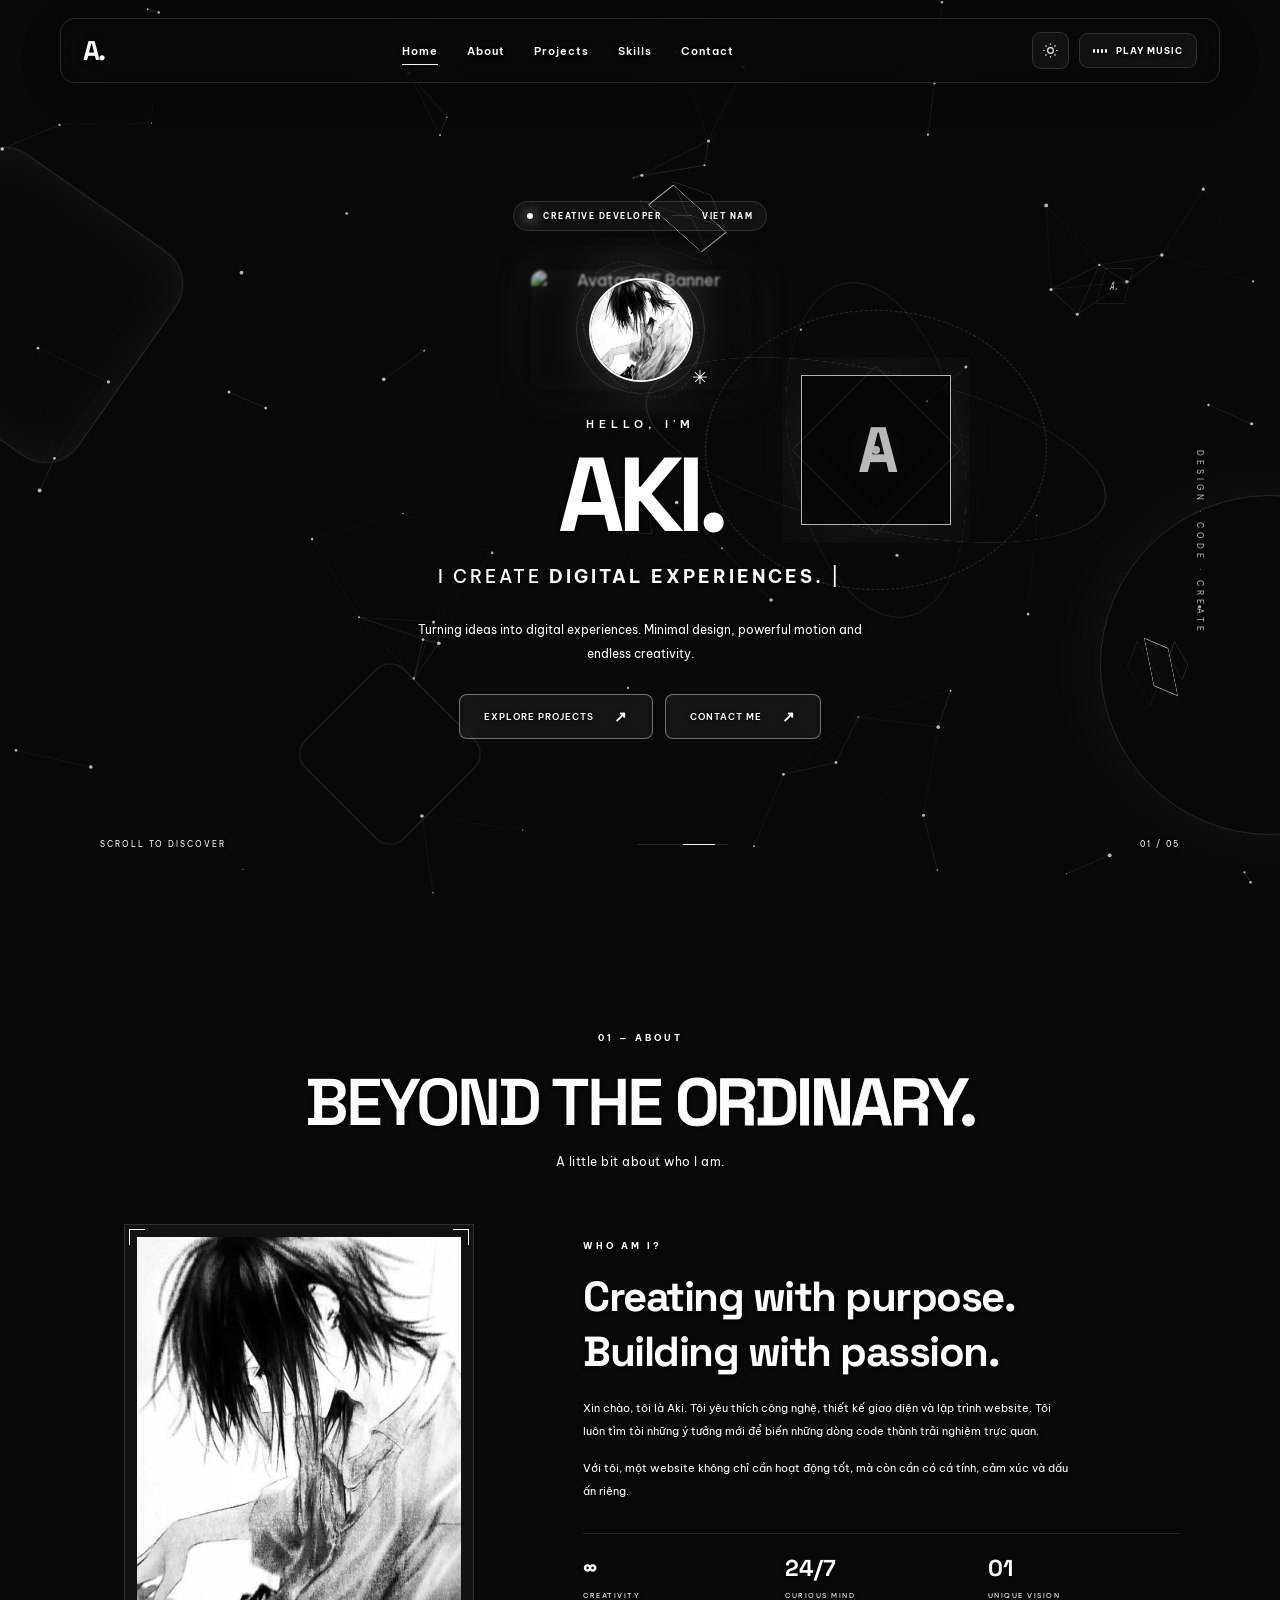
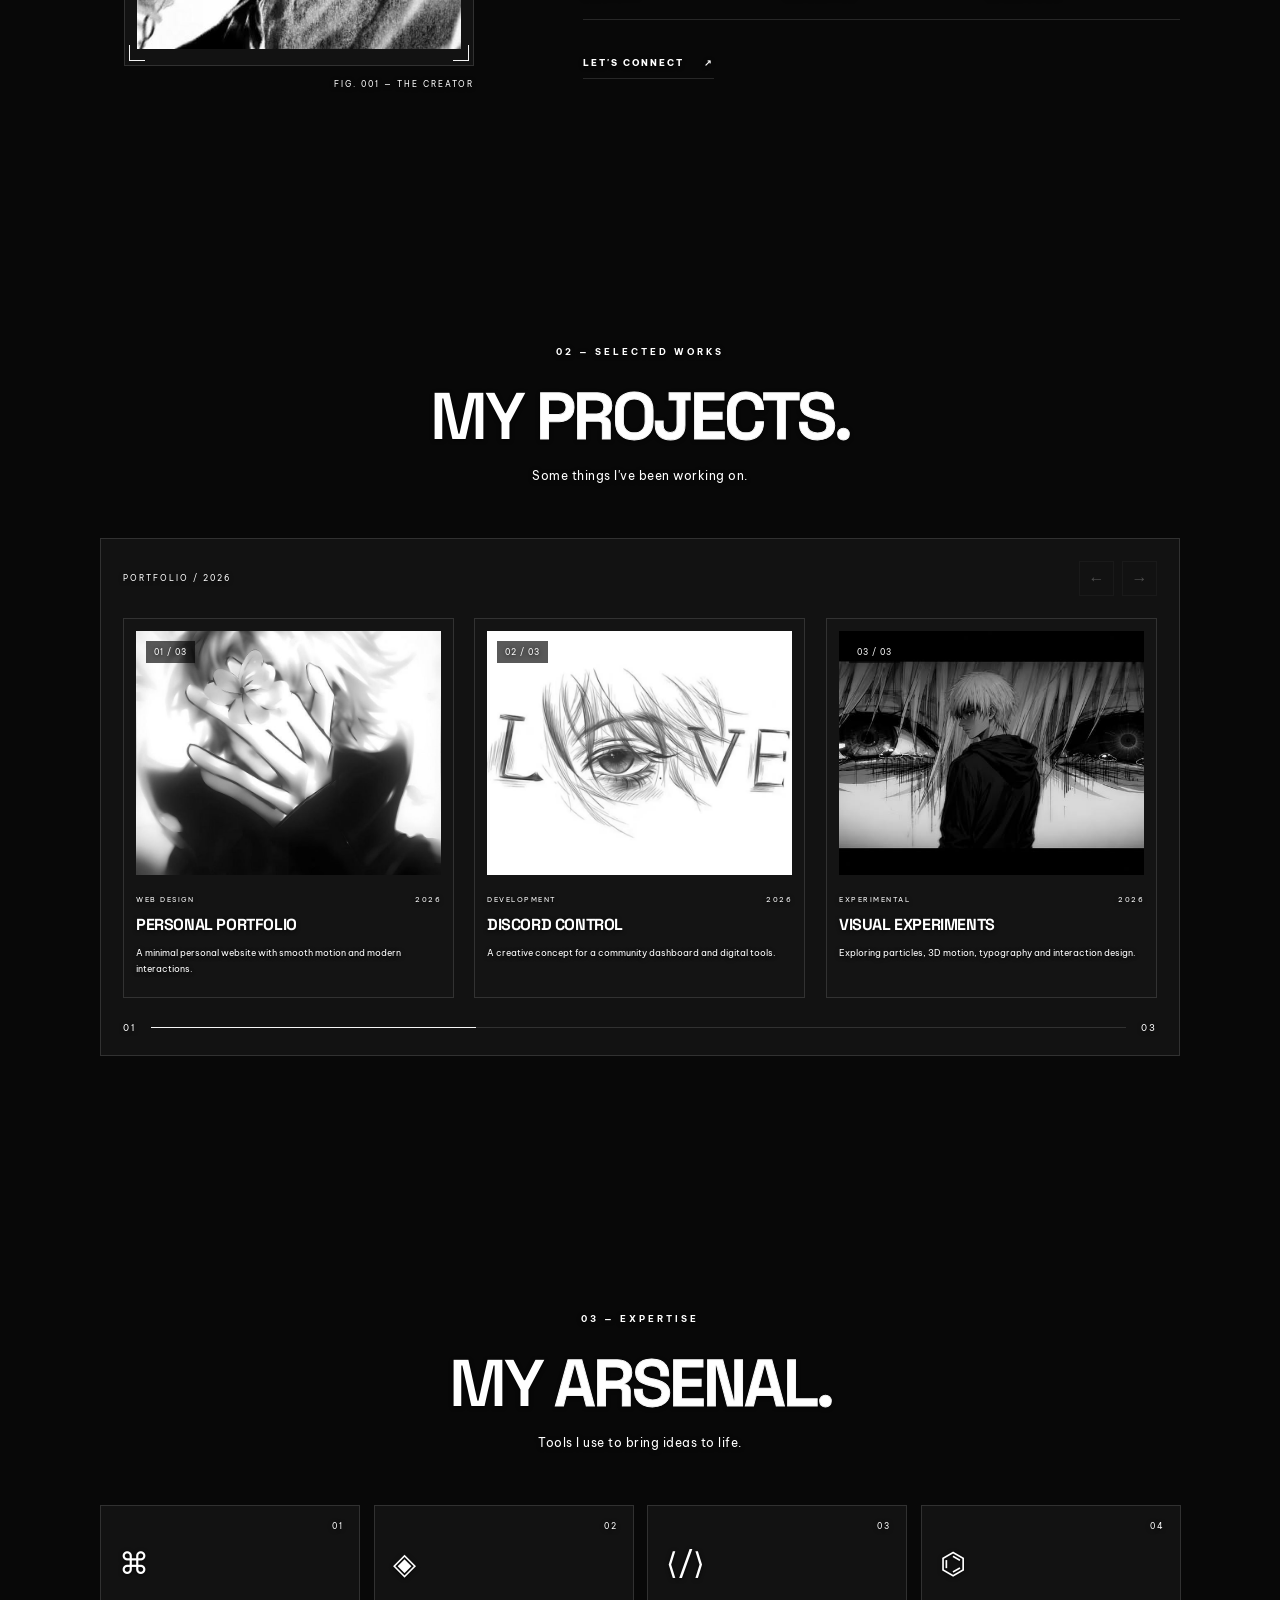
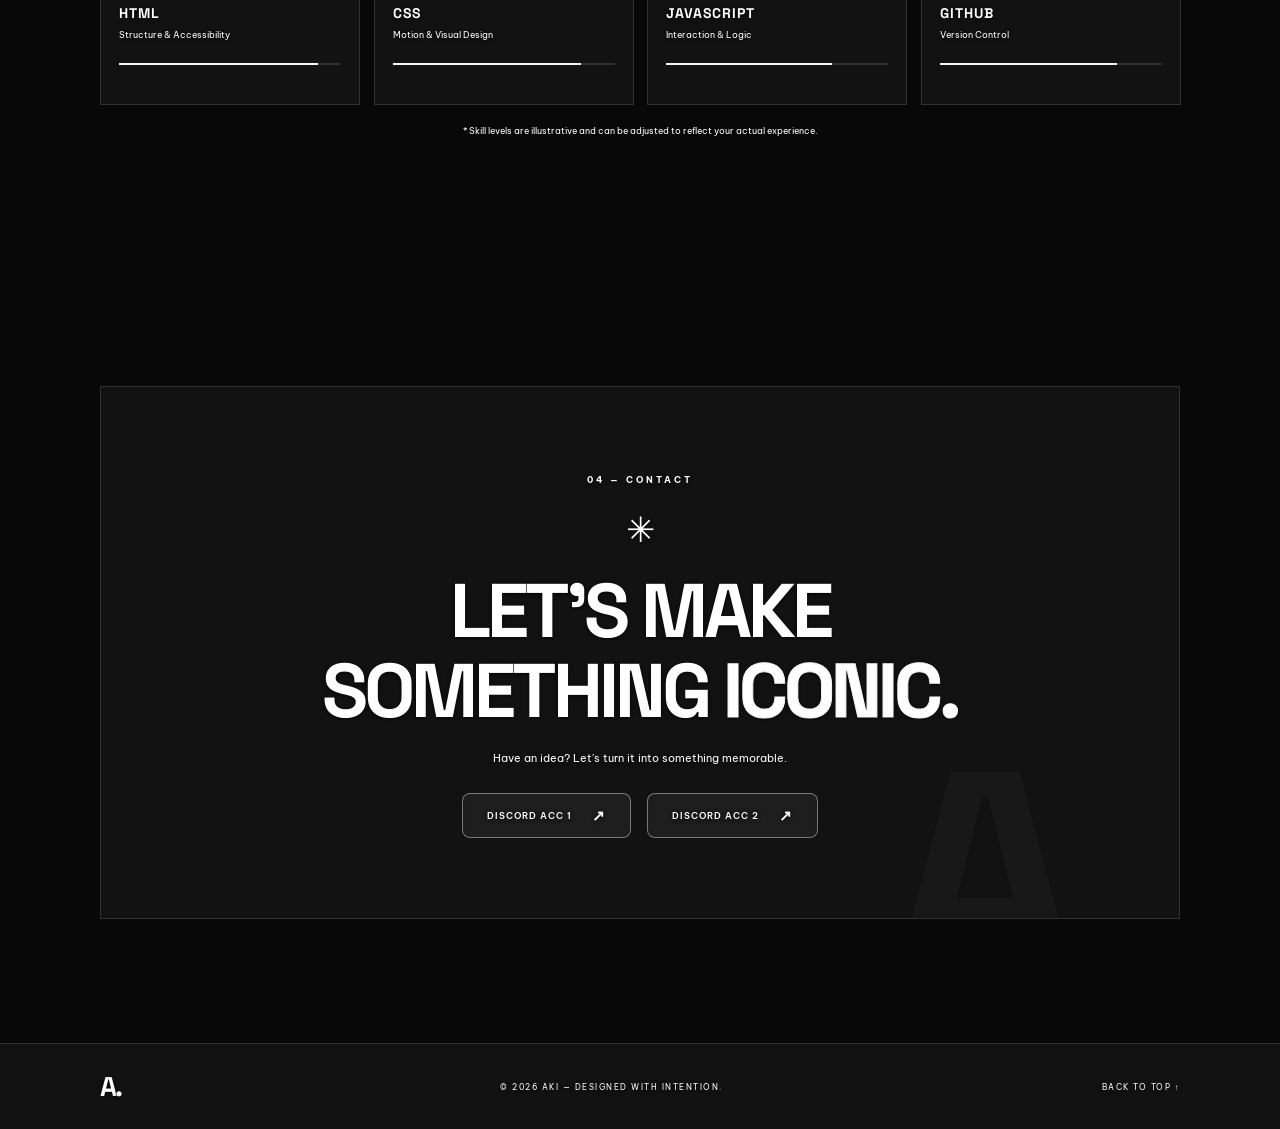
==== index.html @ 4e2ca0bd "Add files via upload" ====
<!DOCTYPE html>
<html lang="vi">
<head>
  <meta charset="UTF-8">
  <meta name="viewport" content="width=device-width, initial-scale=1.0">
  <meta name="theme-color" content="#080808">
  <meta name="description" content="Black Aura — Personal Developer Portfolio">
  <title>BLACK AURA | AKI</title>
  <link rel="preconnect" href="https://fonts.googleapis.com">
  <link rel="preconnect" href="https://fonts.gstatic.com" crossorigin>
  <link href="https://fonts.googleapis.com/css2?family=Be+Vietnam+Pro:wght@400;500;600;700;800&family=Space+Grotesk:wght@400;500;600;700&display=swap" rel="stylesheet">
  <link rel="stylesheet" href="style.css">
</head>
<body>
  <!-- Particle background -->
  <canvas id="particles"></canvas>

  <!-- Custom cursor -->
  <div class="cursor-dot"></div>
  <div class="cursor-ring"></div>

  <!-- Background glow and parallax shapes -->
  <div class="ambient">
    <div class="ambient-glow"></div>
    <div class="parallax-shape shape-a" data-depth="0.025"></div>
    <div class="parallax-shape shape-b" data-depth="-0.045"></div>
    <div class="parallax-shape shape-c" data-depth="0.065"></div>
    <div class="grid-overlay"></div>
  </div>

  <!-- Navigation -->
  <header class="navbar">
    <a class="logo" href="#home">A<span>.</span></a>

    <nav class="nav-links" id="navLinks">
      <a href="#home" class="nav-link active">Home</a>
      <a href="#about" class="nav-link">About</a>
      <a href="#projects" class="nav-link">Projects</a>
      <a href="#skills" class="nav-link">Skills</a>
      <a href="#contact" class="nav-link">Contact</a>
    </nav>

    <div class="nav-actions">
      <button class="icon-btn" id="themeBtn" aria-label="Toggle theme" title="Change theme">
        <svg class="theme-icon" viewBox="0 0 24 24" fill="none" stroke="currentColor" stroke-width="1.6">
          <circle cx="12" cy="12" r="4"></circle>
          <path d="M12 2v2M12 20v2M4.93 4.93l1.42 1.42M17.65 17.65l1.42 1.42M2 12h2M20 12h2M4.93 19.07l1.42-1.42M17.65 6.35l1.42-1.42"></path>
        </svg>
      </button>
      <button class="music-btn" id="musicBtn">
        <span class="music-bars" id="musicBars">
          <i></i><i></i><i></i><i></i>
        </span>
        <span id="musicLabel">PLAY MUSIC</span>
      </button>
      <button class="menu-btn" id="menuBtn" aria-label="Open menu">☰</button>
    </div>
  </header>

  <main>
    <!-- HERO -->
    <section class="hero section" id="home">
      <div class="hero-content reveal">
        <div class="hero-status">
          <span class="status-dot"></span>
          <span>CREATIVE DEVELOPER</span>
          <span class="status-line"></span>
          <span>VIET NAM</span>
        </div>

        <div class="hero-avatar-wrap tilt-effect">
          <div class="avatar-orbit orbit-one"></div>
          <div class="avatar-orbit orbit-two"></div>
          <div class="avatar-halo"></div>
          <img src="https://i.pinimg.com/originals/2c/e0/8d/2ce08d8da656121df3fc08af243b02e7.gif" alt="Avatar GIF Banner" class="avatar-gif-banner">
          <img src="assets/avatar.jpg" alt="My avatar" class="hero-avatar">
          <span class="avatar-mark">✳</span>
        </div>

        <p class="hero-intro">HELLO, I'M</p>
        <h1 class="hero-title">
          AKI<span class="title-period">.</span>
        </h1>
        <div class="hero-role">
          <span class="role-prefix">I CREATE</span>
          <span class="typing-text" id="typingText"></span>
          <span class="typing-cursor">|</span>
        </div>
        <p class="hero-description">
          Turning ideas into digital experiences.
          Minimal design, powerful motion and endless creativity.
        </p>

        <div class="hero-buttons">
          <a href="#projects" class="btn btn-clean magnetic shine-sweep">
            EXPLORE PROJECTS <span>↗</span>
          </a>
          <a href="#contact" class="btn btn-clean magnetic shine-sweep">
            CONTACT ME <span>↗</span>
          </a>
        </div>

        <div class="hero-bottom">
          <span>SCROLL TO DISCOVER</span>
          <div class="scroll-line"><span></span></div>
          <span>01 / 05</span>
        </div>
      </div>
      

      <div class="hero-3d-stage" aria-hidden="true">
        <div class="scene-grid"></div>
        <div class="scene-ring ring-a"></div>
        <div class="scene-ring ring-b"></div>
        <div class="scene-ring ring-c"></div>
        <div class="float-cube cube-a"><span></span></div>
        <div class="float-cube cube-b"><span></span></div>
        <div class="float-panel panel-a">01</div>
        <div class="float-panel panel-b">A.</div>
        <div class="scene-core"><span>A</span><i></i></div>
      </div>
      <div class="hero-side-text">DESIGN · CODE · CREATE</div>
    </section>

    <!-- ABOUT -->
    <section class="section about" id="about">
      <div class="section-heading reveal">
        <span class="section-index">01 — ABOUT</span>
        <h2>BEYOND THE <span>ORDINARY.</span></h2>
        <p>A little bit about who I am.</p>
      </div>

      <div class="about-layout">
        <div class="about-image-wrap reveal tilt-effect">
          <div class="about-image-frame">
            <img src="assets/avatar.jpg" alt="Profile portrait">
            <span class="image-corner corner-tl"></span>
            <span class="image-corner corner-tr"></span>
            <span class="image-corner corner-bl"></span>
            <span class="image-corner corner-br"></span>
          </div>
          <span class="image-caption">FIG. 001 — THE CREATOR</span>
        </div>

        <div class="about-content reveal">
          <span class="eyebrow">WHO AM I?</span>
          <h3>Creating with <span>purpose.</span><br>Building with passion.</h3>
          <p>
            Xin chào, tôi là Aki. Tôi yêu thích công nghệ,
            thiết kế giao diện và lập trình website.
            Tôi luôn tìm tòi những ý tưởng mới để biến
            những dòng code thành trải nghiệm trực quan.
          </p>
          <p>
            Với tôi, một website không chỉ cần hoạt động tốt,
            mà còn cần có cá tính, cảm xúc và dấu ấn riêng.
          </p>

          <div class="about-stats">
            <div class="stat">
              <strong>∞</strong>
              <span>CREATIVITY</span>
            </div>
            <div class="stat">
              <strong>24/7</strong>
              <span>CURIOUS MIND</span>
            </div>
            <div class="stat">
              <strong>01</strong>
              <span>UNIQUE VISION</span>
            </div>
          </div>

          <a href="#contact" class="text-link">LET'S CONNECT <span>↗</span></a>
        </div>
      </div>
    </section>

    <!-- PROJECTS -->
    <section class="section projects" id="projects">
      <div class="section-heading reveal">
        <span class="section-index">02 — SELECTED WORKS</span>
        <h2>MY <span>PROJECTS.</span></h2>
        <p>Some things I've been working on.</p>
      </div>

      <div class="carousel-shell reveal">
        <div class="carousel-top">
          <span>PORTFOLIO / 2026</span>
          <div class="carousel-controls">
            <button class="carousel-btn" id="prevProject" aria-label="Previous project">←</button>
            <button class="carousel-btn" id="nextProject" aria-label="Next project">→</button>
          </div>
        </div>

        <div class="carousel-viewport" id="carouselViewport">
          <div class="carousel-track" id="carouselTrack">
            <article class="project-card tilt-effect shine-sweep">
              <div class="project-image">
                <img src="assets/project1.jpg" alt="Portfolio website project">
                <span class="project-count">01 / 03</span>
                <span class="project-arrow">↗</span>
              </div>
              <div class="project-meta">
                <span>WEB DESIGN</span>
                <span>2026</span>
              </div>
              <h3>PERSONAL PORTFOLIO</h3>
              <p>A minimal personal website with smooth motion and modern interactions.</p>
            </article>

            <article class="project-card tilt-effect shine-sweep">
              <div class="project-image">
                <img src="assets/project2.jpg" alt="Discord project">
                <span class="project-count">02 / 03</span>
                <span class="project-arrow">↗</span>
              </div>
              <div class="project-meta">
                <span>DEVELOPMENT</span>
                <span>2026</span>
              </div>
              <h3>DISCORD CONTROL</h3>
              <p>A creative concept for a community dashboard and digital tools.</p>
            </article>

            <article class="project-card tilt-effect shine-sweep">
              <div class="project-image">
                <img src="assets/project3.jpg" alt="Creative project">
                <span class="project-count">03 / 03</span>
                <span class="project-arrow">↗</span>
              </div>
              <div class="project-meta">
                <span>EXPERIMENTAL</span>
                <span>2026</span>
              </div>
              <h3>VISUAL EXPERIMENTS</h3>
              <p>Exploring particles, 3D motion, typography and interaction design.</p>
            </article>
          </div>
        </div>

        <div class="carousel-bottom">
          <span id="carouselCurrent">01</span>
          <div class="carousel-progress">
            <span id="carouselProgress"></span>
          </div>
          <span>03</span>
        </div>
      </div>
    </section>

    <!-- SKILLS -->
    <section class="section skills" id="skills">
      <div class="section-heading reveal">
        <span class="section-index">03 — EXPERTISE</span>
        <h2>MY <span>ARSENAL.</span></h2>
        <p>Tools I use to bring ideas to life.</p>
      </div>

      <div class="skills-grid">
        <div class="skill-card reveal tilt-effect shine-sweep">
          <span class="skill-number">01</span>
          <div class="skill-icon">⌘</div>
          <h3>HTML</h3>
          <p>Structure & Accessibility</p>
          <div class="skill-line"><span style="--level:90%"></span></div>
        </div>
        <div class="skill-card reveal tilt-effect shine-sweep">
          <span class="skill-number">02</span>
          <div class="skill-icon">◈</div>
          <h3>CSS</h3>
          <p>Motion & Visual Design</p>
          <div class="skill-line"><span style="--level:85%"></span></div>
        </div>
        <div class="skill-card reveal tilt-effect shine-sweep">
          <span class="skill-number">03</span>
          <div class="skill-icon">⟨/⟩</div>
          <h3>JAVASCRIPT</h3>
          <p>Interaction & Logic</p>
          <div class="skill-line"><span style="--level:75%"></span></div>
        </div>
        <div class="skill-card reveal tilt-effect shine-sweep">
          <span class="skill-number">04</span>
          <div class="skill-icon">⌬</div>
          <h3>GITHUB</h3>
          <p>Version Control</p>
          <div class="skill-line"><span style="--level:80%"></span></div>
        </div>
      </div>
      <p class="skills-note">* Skill levels are illustrative and can be adjusted to reflect your actual experience.</p>
    </section>

    <!-- CONTACT -->
    <section class="section contact" id="contact">
      <div class="contact-card reveal tilt-effect">
        <span class="section-index">04 — CONTACT</span>
        <div class="contact-symbol">✳</div>
        <h2>LET'S MAKE<br>SOMETHING <span>ICONIC.</span></h2>
        <p>Have an idea? Let's turn it into something memorable.</p>
        
        <!-- 2 Nút Discord viền trắng sáng, nổi bật chữ -->
        <div style="display: flex; gap: 16px; justify-content: center; flex-wrap: wrap; margin-top: 24px;">
          <a href="https://discord.com/users/1393847310949290026" target="_blank" rel="noopener noreferrer" class="btn btn-clean magnetic shine-sweep">
            DISCORD ACC 1 <span>↗</span>
          </a>
          <a href="https://discord.com/users/1135576893740036227" target="_blank" rel="noopener noreferrer" class="btn btn-clean magnetic shine-sweep">
            DISCORD ACC 2 <span>↗</span>
          </a>
        </div>

        <div class="contact-decoration">A.</div>
      </div>
    </section>
  </main>

  <footer class="footer">
    <a class="logo" href="#home">A<span>.</span></a>
    <p>© 2026 AKI — DESIGNED WITH INTENTION.</p>
    <a href="#home" class="back-top">BACK TO TOP ↑</a>
  </footer>

  <audio id="bgMusic" src="assets/music.mp3" loop autoplay preload="auto"></audio>

  <div class="visualizer-wrap" id="visualizerWrap" aria-label="Music visualizer">
    <span class="visualizer-label">NOW PLAYING</span>
    <canvas id="visualizer" width="240" height="55"></canvas>
  </div>

  <script src="script.js"></script>
</body>
</html>
---- style.css ----
/* ==============================
   BLACK AURA — MAIN STYLE
================================ */

:root {
  color-scheme: dark;
  --bg: #080808;
  --bg-soft: #101010;
  --surface: #141414;
  --surface-hover: #1c1c1c;
  --text: #f5f5f5;
  --muted: #929292;
  --line: rgba(255,255,255,.13);
  --glass: rgba(255,255,255,.045);
  --accent: #ffffff;
  --nav: rgba(8,8,8,.75);
  --shadow: rgba(255,255,255,.06);
}

body.light {
  color-scheme: light;
  --bg: #f4f4f4;
  --bg-soft: #eaeaea;
  --surface: #ffffff;
  --surface-hover: #eeeeee;
  --text: #111111;
  --muted: #666666;
  --line: rgba(0,0,0,.13);
  --glass: rgba(255,255,255,.65);
  --accent: #111111;
  --nav: rgba(245,245,245,.8);
  --shadow: rgba(0,0,0,.06);
}

* {
  margin: 0;
  padding: 0;
  box-sizing: border-box;
}

html {
  scroll-behavior: smooth;
  scroll-padding-top: 100px;
}

body {
  font-family: "Be Vietnam Pro", sans-serif;
  background: var(--bg);
  color: var(--text);
  overflow-x: hidden;
  transition: background .45s, color .45s;
  cursor: none;
}

button, a {
  color: inherit;
  font: inherit;
}

a {
  text-decoration: none;
}

button {
  border: 0;
}

::selection {
  background: var(--text);
  color: var(--bg);
}

/* BACKGROUND */

#particles {
  position: fixed;
  inset: 0;
  width: 100%;
  height: 100%;
  z-index: -2;
  pointer-events: none;
}

.ambient {
  position: fixed;
  inset: 0;
  z-index: -1;
  overflow: hidden;
  pointer-events: none;
}

.ambient-glow {
  position: absolute;
  width: 65vw;
  height: 65vw;
  max-width: 800px;
  max-height: 800px;
  top: -30%;
  left: 50%;
  transform: translateX(-50%);
  border-radius: 50%;
  background: radial-gradient(
    circle,
    rgba(255,255,255,.065),
    rgba(255,255,255,.015) 42%,
    transparent 70%
  );
}

body.light .ambient-glow {
  background: radial-gradient(
    circle,
    rgba(0,0,0,.065),
    rgba(0,0,0,.015) 42%,
    transparent 70%
  );
}

.grid-overlay {
  position: absolute;
  inset: 0;
  opacity: .14;
  background-image:
    linear-gradient(var(--line) 1px, transparent 1px),
    linear-gradient(90deg, var(--line) 1px, transparent 1px);
  background-size: 90px 90px;
  mask-image: linear-gradient(to bottom, black, transparent 90%);
}

.parallax-shape {
  position: absolute;
  border: 1px solid var(--line);
  transition: border-color .4s;
  will-change: transform;
}

.shape-a {
  width: 250px;
  height: 250px;
  top: 20%;
  left: -100px;
  border-radius: 40px;
  transform: rotate(35deg);
  box-shadow: inset 0 0 50px var(--shadow);
}

.shape-b {
  width: 340px;
  height: 340px;
  top: 55%;
  right: -160px;
  border-radius: 50%;
  box-shadow: 0 0 80px var(--shadow);
}

.shape-c {
  width: 140px;
  height: 140px;
  top: 76%;
  left: 25%;
  transform: rotate(45deg);
  border-radius: 20px;
}


/* 3D GIF BACKDROP — the reference GIF becomes a floating monochrome object */
.hero {
  perspective: 1200px;
  isolation: isolate;
}


.hero-gif-3d {
  position: absolute;
  width: min(760px, 72vw);
  height: min(760px, 72vw);
  right: -2%;
  top: 50%;
  transform: translateY(-50%);
  transform-style: preserve-3d;
  perspective: 1400px;
  pointer-events: none;
  z-index: -1;
  opacity: .76;
  will-change: transform;
}

.gif-plane {
  position: absolute;
  left: 50%;
  top: 50%;
  width: 54%;
  aspect-ratio: 1;
  transform-style: preserve-3d;
  transform-origin: center;
  overflow: hidden;
  border: 1px solid var(--line);
  background: var(--bg-soft);
  box-shadow: 0 35px 90px rgba(0,0,0,.12);
  backface-visibility: hidden;
}

.gif-plane img {
  width: 100%;
  height: 100%;
  display: block;
  object-fit: cover;
  filter: grayscale(1) contrast(1.08) brightness(1.12);
  opacity: .88;
  mix-blend-mode: multiply;
}

body:not(.light) .gif-plane img {
  filter: grayscale(1) contrast(1.08) brightness(.92);
  mix-blend-mode: screen;
}

.plane-main {
  transform: translate(-50%, -50%) translateZ(80px) rotateY(-9deg) rotateX(4deg);
  animation: gifMainFloat 7s ease-in-out infinite;
  z-index: 4;
}

.plane-left {
  transform: translate(-72%, -53%) translateZ(-20px) rotateY(34deg) rotateX(7deg) scale(.82);
  opacity: .38;
  animation: gifLeftFloat 9s ease-in-out infinite;
  z-index: 2;
}

.plane-right {
  transform: translate(-28%, -47%) translateZ(-10px) rotateY(-34deg) rotateX(-5deg) scale(.78);
  opacity: .28;
  animation: gifRightFloat 11s ease-in-out infinite;
  z-index: 1;
}

.plane-back {
  transform: translate(-50%, -50%) translateZ(-130px) rotateY(0deg) rotateX(10deg) scale(.92);
  opacity: .14;
  filter: blur(1px);
  z-index: 0;
  animation: gifBackFloat 14s ease-in-out infinite;
}

.gif-shadow {
  position: absolute;
  left: 50%;
  top: 83%;
  width: 48%;
  height: 9%;
  transform: translateX(-50%) rotateX(72deg);
  border-radius: 50%;
  background: #000;
  filter: blur(22px);
  opacity: .16;
}

@keyframes gifMainFloat {
  0%,100% { margin-top: 0; }
  50% { margin-top: -16px; }
}
@keyframes gifLeftFloat {
  0%,100% { margin-top: 8px; }
  50% { margin-top: -18px; }
}
@keyframes gifRightFloat {
  0%,100% { margin-top: -4px; }
  50% { margin-top: 20px; }
}
@keyframes gifBackFloat {
  0%,100% { margin-top: 10px; }
  50% { margin-top: -12px; }
}

.hero-3d-stage {
  position: absolute;
  width: min(760px, 70vw);
  height: min(760px, 70vw);
  right: -7%;
  top: 50%;
  transform: translateY(-50%);
  transform-style: preserve-3d;
  pointer-events: none;
  z-index: -1;
  opacity: .72;
}

.scene-grid {
  position: absolute;
  inset: 12%;
  border: 1px solid var(--line);
  background-image: linear-gradient(var(--line) 1px, transparent 1px), linear-gradient(90deg, var(--line) 1px, transparent 1px);
  background-size: 38px 38px;
  transform: rotateX(66deg) rotateZ(-18deg) translateZ(-80px);
  transform-origin: center;
  mask-image: radial-gradient(circle, #000 25%, transparent 72%);
  -webkit-mask-image: radial-gradient(circle, #000 25%, transparent 72%);
}

.scene-ring {
  position: absolute;
  left: 50%;
  top: 50%;
  border: 1px solid var(--text);
  border-radius: 50%;
  transform-style: preserve-3d;
  opacity: .24;
}

.ring-a { width: 62%; height: 62%; transform: translate(-50%,-50%) rotateX(70deg) rotateY(12deg); animation: orbitA 15s linear infinite; }
.ring-b { width: 78%; height: 42%; transform: translate(-50%,-50%) rotateY(72deg) rotateZ(12deg); animation: orbitB 18s linear infinite reverse; opacity: .16; }
.ring-c { width: 45%; height: 45%; border-style: dashed; transform: translate(-50%,-50%) rotateX(35deg) rotateZ(35deg); animation: orbitC 10s linear infinite; opacity: .3; }

.scene-core {
  position: absolute;
  left: 50%; top: 50%;
  width: 150px; height: 150px;
  transform: translate(-50%,-50%) translateZ(60px);
  transform-style: preserve-3d;
  display: grid;
  place-items: center;
  border: 1px solid var(--text);
  background: color-mix(in srgb, var(--bg) 74%, transparent);
  box-shadow: 0 0 0 18px rgba(255,255,255,.025), 0 0 70px rgba(255,255,255,.08);
  animation: coreFloat 5s ease-in-out infinite;
}

.scene-core::before, .scene-core::after {
  content: "";
  position: absolute;
  inset: 14px;
  border: 1px solid var(--line);
  transform: translateZ(24px) rotate(45deg);
}
.scene-core::after { inset: 28px; transform: translateZ(-24px) rotate(45deg); }
.scene-core span { font: 700 64px/1 "Space Grotesk",sans-serif; letter-spacing:-.08em; transform: translateZ(45px); }
.scene-core i { position:absolute; width:8px; height:8px; border-radius:50%; background:var(--text); box-shadow:0 0 24px var(--text); transform:translateZ(70px); }

.float-cube {
  position:absolute;
  width:72px; height:72px;
  border:1px solid var(--text);
  transform-style:preserve-3d;
  background:rgba(255,255,255,.025);
}
.float-cube::before,.float-cube::after { content:""; position:absolute; inset:10px; border:1px solid var(--line); transform:translateZ(20px) rotate(45deg); }
.float-cube span { position:absolute; inset:0; border:1px solid var(--line); transform:translateZ(-20px) rotate(45deg); }
.cube-a { left:13%; top:24%; transform:rotateX(58deg) rotateY(35deg) rotateZ(25deg) translateZ(100px); animation:cubeA 8s ease-in-out infinite; }
.cube-b { right:9%; bottom:18%; width:52px;height:52px; transform:rotateX(38deg) rotateY(60deg) rotateZ(-22deg); animation:cubeB 10s ease-in-out infinite; }

.float-panel {
  position:absolute;
  padding:12px 16px;
  border:1px solid var(--line);
  background:rgba(0,0,0,.14);
  backdrop-filter:blur(10px);
  font:600 12px/1 "Space Grotesk",sans-serif;
  letter-spacing:.18em;
  transform-style:preserve-3d;
}
.panel-a { left:8%; top:58%; transform:rotateY(48deg) rotateX(12deg) translateZ(70px); animation:panelA 7s ease-in-out infinite; }
.panel-b { right:5%; top:30%; transform:rotateY(-55deg) rotateX(18deg) translateZ(100px); animation:panelB 9s ease-in-out infinite; }

@keyframes orbitA { to { transform:translate(-50%,-50%) rotateX(70deg) rotateY(372deg); } }
@keyframes orbitB { to { transform:translate(-50%,-50%) rotateY(432deg) rotateZ(12deg); } }
@keyframes orbitC { to { transform:translate(-50%,-50%) rotateX(395deg) rotateZ(395deg); } }
@keyframes coreFloat { 0%,100% { transform:translate(-50%,-50%) translateZ(40px) rotateY(-4deg); } 50% { transform:translate(-50%,-54%) translateZ(95px) rotateY(7deg); } }
@keyframes cubeA { 0%,100% { margin-top:0; } 50% { margin-top:-24px; transform:rotateX(95deg) rotateY(80deg) rotateZ(65deg) translateZ(120px); } }
@keyframes cubeB { 0%,100% { margin-bottom:0; } 50% { margin-bottom:25px; transform:rotateX(120deg) rotateY(30deg) rotateZ(40deg) translateZ(80px); } }
@keyframes panelA { 50% { transform:rotateY(20deg) rotateX(-8deg) translate3d(20px,-25px,130px); } }
@keyframes panelB { 50% { transform:rotateY(-20deg) rotateX(5deg) translate3d(-25px,18px,150px); } }

@media (max-width: 900px) {
  .hero-gif-3d { width: 92vw; height: 92vw; right: -27%; top: 45%; opacity: .42; }
  .hero-3d-stage { width: 90vw; height: 90vw; right: -28%; top: 45%; opacity: .42; }
  .scene-core { width:110px;height:110px; }
  .scene-core span { font-size:46px; }
}

@media (max-width: 600px) {
  .hero-gif-3d { width: 120vw; height: 120vw; right: -43%; top: 39%; opacity: .25; }
  .hero-3d-stage { width: 115vw; height: 115vw; right: -38%; top: 38%; opacity:.25; }
  .hero-content { position:relative; z-index:2; }
  .gif-plane { border-width: 1px; }
}

@media (prefers-reduced-motion: reduce) {
  .gif-plane { animation: none !important; }
}


@media (prefers-reduced-motion: reduce) {
  .scene-ring,.scene-core,.float-cube,.float-panel { animation:none !important; }
}


.project-card, .skill-card, .about-image-frame {
  --tilt-x: 0deg;
  --tilt-y: 0deg;
  --mx: 50%;
  --my: 50%;
  transform-style: preserve-3d;
  transition: transform .45s cubic-bezier(.2,.75,.2,1), box-shadow .45s ease;
}
.project-card::after, .skill-card::after, .about-image-frame::after {
  content:"";
  position:absolute;
  inset:0;
  pointer-events:none;
  opacity:0;
  background:radial-gradient(circle at var(--mx) var(--my), rgba(255,255,255,.16), transparent 34%);
  transition:opacity .35s ease;
  mix-blend-mode:screen;
}
.project-card.tilt-active, .skill-card.tilt-active, .about-image-frame.tilt-active {
  transform: perspective(900px) rotateX(var(--tilt-x)) rotateY(var(--tilt-y)) translateZ(14px);
  box-shadow: 0 30px 80px rgba(0,0,0,.22);
}
.project-card.tilt-active::after, .skill-card.tilt-active::after, .about-image-frame.tilt-active::after { opacity:1; }

/* CUSTOM CURSOR */

.cursor-dot, .cursor-ring {
  position: fixed;
  top: 0;
  left: 0;
  z-index: 10000;
  pointer-events: none;
  border-radius: 50%;
  opacity: 0;
}

.cursor-dot {
  width: 6px;
  height: 6px;
  background: #fff;
  box-shadow: 0 0 12px #fff, 0 0 28px #fff;
  transform: translate(-50%, -50%);
}

.cursor-ring {
  width: 34px;
  height: 34px;
  border: 1px solid rgba(255,255,255,.75);
  transform: translate(-50%, -50%);
  transition: width .25s, height .25s, background .25s,
              border-color .25s;
  box-shadow: 0 0 20px rgba(255,255,255,.06);
}

body.light .cursor-dot {
  background: #111;
  box-shadow: 0 0 12px #111;
}

body.light .cursor-ring {
  border-color: rgba(0,0,0,.65);
}

.cursor-ring.hover {
  width: 55px;
  height: 55px;
  background: rgba(255,255,255,.1);
}

body.light .cursor-ring.hover {
  background: rgba(0,0,0,.08);
}

@media (hover: none), (pointer: coarse) {
  body { cursor: auto; }
  .cursor-dot, .cursor-ring { display: none; }
}

/* NAVBAR */

.navbar {
  position: fixed;
  top: 18px;
  left: 50%;
  transform: translateX(-50%);
  z-index: 500;
  width: min(1160px, calc(100% - 40px));
  display: flex;
  justify-content: space-between;
  align-items: center;
  padding: 13px 22px;
  border: 1px solid var(--line);
  border-radius: 15px;
  background: var(--nav);
  backdrop-filter: blur(24px);
  box-shadow: 0 10px 45px rgba(0,0,0,.12);
  transition: background .4s, border-color .4s;
}

.logo {
  font-family: "Space Grotesk", sans-serif;
  font-size: 27px;
  font-weight: 700;
  letter-spacing: -2px;
}

.logo span {
  color: var(--muted);
}

.nav-links {
  display: flex;
  align-items: center;
  gap: 29px;
}

.nav-link {
  position: relative;
  color: var(--muted);
  font-size: 11px;
  font-weight: 600;
  letter-spacing: 1px;
  transition: color .3s;
}

.nav-link::after {
  content: "";
  position: absolute;
  left: 0;
  bottom: -7px;
  width: 0;
  height: 1px;
  background: var(--text);
  transition: width .3s;
}

.nav-link:hover, .nav-link.active {
  color: var(--text);
}

.nav-link:hover::after, .nav-link.active::after {
  width: 100%;
}

.nav-actions {
  display: flex;
  align-items: center;
  gap: 10px;
}

.icon-btn, .music-btn, .menu-btn {
  cursor: none;
  display: flex;
  align-items: center;
  justify-content: center;
  background: var(--glass);
  border: 1px solid var(--line);
  color: var(--text);
  border-radius: 9px;
  transition: .3s;
}

.icon-btn {
  width: 37px;
  height: 37px;
}

.icon-btn svg {
  width: 17px;
  height: 17px;
}

.music-btn {
  gap: 9px;
  padding: 10px 13px;
  font-size: 9px;
  letter-spacing: 1px;
  font-weight: 700;
}

.icon-btn:hover, .music-btn:hover {
  background: var(--text);
  color: var(--bg);
}

.menu-btn {
  display: none;
  width: 37px;
  height: 37px;
  font-size: 18px;
}

.music-bars {
  display: flex;
  align-items: center;
  height: 13px;
  gap: 2px;
}

.music-bars i {
  width: 2px;
  height: 4px;
  background: currentColor;
  border-radius: 5px;
}

.music-btn.playing .music-bars i {
  animation: musicPulse .55s ease-in-out infinite alternate;
}

.music-bars i:nth-child(2) { animation-delay: .15s; }
.music-bars i:nth-child(3) { animation-delay: .3s; }
.music-bars i:nth-child(4) { animation-delay: .1s; }

@keyframes musicPulse {
  from { height: 3px; }
  to { height: 13px; }
}

/* SHARED */

.section {
  width: min(1080px, calc(100% - 44px));
  margin: auto;
  padding: 125px 0;
  position: relative;
  scroll-margin-top: 75px;
}

.reveal {
  opacity: 0;
  transform: translateY(35px);
  transition: opacity .8s ease, transform .8s ease;
}

.reveal.show {
  opacity: 1;
  transform: translateY(0);
}

.section-heading {
  margin-bottom: 55px;
  text-align: center;
}

.section-index, .eyebrow {
  color: var(--muted);
  font-size: 9px;
  font-weight: 700;
  letter-spacing: 3px;
}

.section-heading h2 {
  margin: 15px 0 10px;
  font-family: "Space Grotesk", sans-serif;
  font-size: clamp(35px, 6vw, 66px);
  font-weight: 600;
  letter-spacing: -3px;
}

.section-heading h2 span, .contact-card h2 span {
  color: transparent;
  -webkit-text-stroke: 1px var(--text);
}

.section-heading p {
  font-size: 12px;
  color: var(--muted);
  letter-spacing: .5px;
}

/* HERO */

.hero {
  min-height: 100vh;
  display: flex;
  justify-content: center;
  align-items: center;
  text-align: center;
  padding-top: 140px;
  padding-bottom: 100px;
}

.hero-content {
  width: 100%;
  position: relative;
  z-index: 2;
}

.hero-status {
  display: inline-flex;
  align-items: center;
  gap: 10px;
  padding: 9px 13px;
  border: 1px solid var(--line);
  border-radius: 40px;
  background: var(--glass);
  font-size: 8px;
  font-weight: 700;
  letter-spacing: 1.5px;
  color: var(--muted);
  margin-bottom: 36px;
}

.status-dot {
  width: 6px;
  height: 6px;
  background: var(--text);
  border-radius: 50%;
  box-shadow: 0 0 12px var(--text);
  animation: blink 1.5s infinite;
}

.status-line {
  width: 20px;
  height: 1px;
  background: var(--line);
}

@keyframes blink {
  50% { opacity: .3; }
}

.hero-avatar-wrap {
  width: 125px;
  height: 125px;
  margin: auto auto 25px;
  position: relative;
  display: grid;
  place-items: center;
}

.hero-avatar {
  width: 104px;
  height: 104px;
  object-fit: cover;
  border-radius: 50%;
  border: 2px solid var(--text);
  position: relative;
  z-index: 2;
  filter: grayscale(100%);
}

.avatar-halo {
  position: absolute;
  inset: 3px;
  border-radius: 50%;
  background: var(--text);
  filter: blur(28px);
  opacity: .16;
  animation: halo 3s ease-in-out infinite alternate;
}

@keyframes halo {
  to { opacity: .35; transform: scale(1.25); }
}

.avatar-orbit {
  position: absolute;
  inset: -2px;
  border: 1px solid var(--line);
  border-radius: 50%;
}

.orbit-one {
  animation: orbit 12s linear infinite;
}

.orbit-two {
  inset: 9px -10px;
  transform: rotate(60deg);
  border-style: dashed;
  animation: orbit 20s linear infinite reverse;
}

@keyframes orbit {
  to { rotate: 360deg; }
}

.avatar-mark {
  position: absolute;
  right: -5px;
  bottom: 3px;
  z-index: 3;
  font-size: 19px;
  color: var(--text);
  animation: orbit 8s linear infinite;
}

.hero-intro {
  font-size: 11px;
  font-weight: 600;
  color: var(--muted);
  letter-spacing: 5px;
  margin-bottom: 7px;
}

.hero-title {
  font-family: "Space Grotesk", sans-serif;
  font-size: clamp(48px, 10vw, 105px);
  font-weight: 700;
  line-height: 1.1;
  letter-spacing: -7px;
}

.title-period {
  color: var(--muted);
}

.hero-role {
  min-height: 35px;
  margin-top: 12px;
  font-size: clamp(13px, 2.5vw, 18px);
  font-weight: 500;
  letter-spacing: 3px;
}

.role-prefix {
  color: var(--muted);
}

.typing-text {
  font-weight: 700;
}

.typing-cursor {
  animation: blink .7s infinite;
}

.hero-description {
  max-width: 470px;
  margin: 18px auto 28px;
  font-size: 12px;
  line-height: 2;
  color: var(--muted);
}

.hero-buttons {
  display: flex;
  justify-content: center;
  flex-wrap: wrap;
  gap: 12px;
}

.btn {
  display: inline-flex;
  justify-content: center;
  align-items: center;
  gap: 20px;
  padding: 14px 19px;
  border-radius: 5px;
  font-size: 9px;
  font-weight: 800;
  letter-spacing: 1.5px;
  transition: transform .3s, background .3s, color .3s,
              border-color .3s;
}

.btn span {
  font-size: 15px;
}

.btn-white {
  background: var(--text);
  color: var(--bg);
  border: 1px solid var(--text);
}

.btn-outline {
  border: 1px solid var(--line);
  background: var(--glass);
}

.btn:hover {
  transform: translateY(-4px);
}

.btn-outline:hover {
  background: var(--text);
  color: var(--bg);
}

.hero-bottom {
  position: absolute;
  left: 0;
  right: 0;
  bottom: -110px;
  display: flex;
  justify-content: space-between;
  align-items: center;
  color: var(--muted);
  font-size: 8px;
  letter-spacing: 2px;
}

.scroll-line {
  position: relative;
  width: 90px;
  height: 1px;
  background: var(--line);
  overflow: hidden;
}

.scroll-line span {
  position: absolute;
  height: 100%;
  width: 35%;
  background: var(--text);
  animation: scrollMove 2s infinite;
}

@keyframes scrollMove {
  from { left: -35%; }
  to { left: 100%; }
}

.hero-side-text {
  position: absolute;
  right: -25px;
  top: 50%;
  writing-mode: vertical-rl;
  color: var(--muted);
  font-size: 8px;
  letter-spacing: 4px;
  opacity: .7;
}

/* ABOUT */

.about-layout {
  display: grid;
  grid-template-columns: .8fr 1.2fr;
  gap: 85px;
  align-items: center;
}

.about-image-wrap {
  max-width: 350px;
  margin: auto;
}

.about-image-frame {
  position: relative;
  aspect-ratio: 4 / 5;
  padding: 12px;
  border: 1px solid var(--line);
  background: var(--glass);
}

.about-image-frame img {
  width: 100%;
  height: 100%;
  object-fit: cover;
  filter: grayscale(100%);
  transition: filter .6s, transform .6s;
}

.about-image-frame:hover img {
  filter: grayscale(0%);
  transform: scale(.97);
}

.image-corner {
  position: absolute;
  width: 16px;
  height: 16px;
  border-color: var(--text);
  border-style: solid;
}

.corner-tl {
  top: 4px;
  left: 4px;
  border-width: 1px 0 0 1px;
}

.corner-tr {
  top: 4px;
  right: 4px;
  border-width: 1px 1px 0 0;
}

.corner-bl {
  bottom: 4px;
  left: 4px;
  border-width: 0 0 1px 1px;
}

.corner-br {
  bottom: 4px;
  right: 4px;
  border-width: 0 1px 1px 0;
}

.image-caption {
  display: block;
  margin-top: 13px;
  text-align: right;
  font-size: 8px;
  letter-spacing: 2px;
  color: var(--muted);
}

.about-content h3 {
  margin: 17px 0;
  font-family: "Space Grotesk", sans-serif;
  font-size: clamp(26px, 4vw, 42px);
  line-height: 1.3;
  letter-spacing: -1.5px;
}

.about-content h3 span {
  color: var(--muted);
}

.about-content > p {
  margin-bottom: 14px;
  max-width: 490px;
  font-size: 11px;
  line-height: 2.1;
  color: var(--muted);
}

.about-stats {
  display: grid;
  grid-template-columns: repeat(3, 1fr);
  gap: 10px;
  margin: 30px 0;
  padding: 19px 0;
  border-top: 1px solid var(--line);
  border-bottom: 1px solid var(--line);
}

.stat {
  display: flex;
  flex-direction: column;
  gap: 8px;
}

.stat strong {
  font-family: "Space Grotesk", sans-serif;
  font-size: 23px;
}

.stat span {
  font-size: 7px;
  color: var(--muted);
  letter-spacing: 1.5px;
}

.text-link {
  display: inline-flex;
  gap: 20px;
  font-size: 9px;
  font-weight: 800;
  letter-spacing: 2px;
  border-bottom: 1px solid var(--line);
  padding-bottom: 10px;
  transition: gap .3s;
}

.text-link:hover {
  gap: 30px;
}

/* PROJECT CAROUSEL */

.carousel-shell {
  border: 1px solid var(--line);
  background: var(--glass);
  padding: 22px;
  overflow: hidden;
}

.carousel-top, .carousel-bottom {
  display: flex;
  align-items: center;
  justify-content: space-between;
}

.carousel-top {
  margin-bottom: 22px;
  font-size: 8px;
  letter-spacing: 2px;
  color: var(--muted);
}

.carousel-controls {
  display: flex;
  gap: 8px;
}

.carousel-btn {
  width: 35px;
  height: 35px;
  border: 1px solid var(--line);
  background: transparent;
  color: var(--text);
  font-size: 16px;
  cursor: none;
  transition: .3s;
}

.carousel-btn:hover {
  background: var(--text);
  color: var(--bg);
}

.carousel-btn:disabled {
  opacity: .25;
  cursor: not-allowed;
}

.carousel-viewport {
  overflow: hidden;
  touch-action: pan-y;
}

.carousel-track {
  display: flex;
  gap: 20px;
  transition: transform .65s cubic-bezier(.22,.8,.25,1);
  will-change: transform;
}

.project-card {
  flex: 0 0 calc((100% - 40px) / 3);
  min-width: 0;
  border: 1px solid var(--line);
  background: var(--surface);
  padding: 12px;
  transition: background .4s, border-color .4s;
}

.project-card:hover {
  border-color: var(--text);
  background: var(--surface-hover);
}

.project-image {
  position: relative;
  width: 100%;
  aspect-ratio: 1.25 / 1;
  overflow: hidden;
  background: var(--bg-soft);
}

.project-image img {
  width: 100%;
  height: 100%;
  object-fit: cover;
  filter: grayscale(100%);
  transition: transform .7s, filter .5s;
}

.project-card:hover .project-image img {
  transform: scale(1.08);
  filter: grayscale(0%);
}

.project-count {
  position: absolute;
  top: 10px;
  left: 10px;
  padding: 6px 8px;
  color: #fff;
  background: rgba(0,0,0,.65);
  font-size: 8px;
  letter-spacing: 1px;
}

.project-arrow {
  position: absolute;
  bottom: 10px;
  right: 10px;
  width: 30px;
  height: 30px;
  display: grid;
  place-items: center;
  color: #111;
  background: white;
  border-radius: 50%;
  transform: translateY(45px);
  transition: transform .3s;
}

.project-card:hover .project-arrow {
  transform: translateY(0);
}

.project-meta {
  display: flex;
  justify-content: space-between;
  margin: 20px 0 10px;
  font-size: 7px;
  letter-spacing: 1.5px;
  color: var(--muted);
}

.project-card h3 {
  font-family: "Space Grotesk", sans-serif;
  font-size: 16px;
  letter-spacing: -.4px;
  margin-bottom: 10px;
}

.project-card p {
  min-height: 40px;
  font-size: 9px;
  line-height: 1.8;
  color: var(--muted);
}

.carousel-bottom {
  gap: 15px;
  margin-top: 24px;
  color: var(--muted);
  font-size: 9px;
  letter-spacing: 2px;
}

.carousel-progress {
  flex: 1;
  height: 1px;
  background: var(--line);
  overflow: hidden;
}

.carousel-progress span {
  display: block;
  width: 33.333%;
  height: 100%;
  background: var(--text);
  transition: width .5s;
}

/* SKILLS */

.skills-grid {
  display: grid;
  grid-template-columns: repeat(4, 1fr);
  gap: 14px;
}

.skill-card {
  position: relative;
  min-height: 200px;
  padding: 24px 18px;
  border: 1px solid var(--line);
  background: var(--glass);
  overflow: hidden;
  transition: transform .4s, background .4s, border-color .4s;
}

.skill-card::before {
  content: "";
  position: absolute;
  width: 100px;
  height: 100px;
  right: -60px;
  bottom: -60px;
  border-radius: 50%;
  background: var(--text);
  filter: blur(55px);
  opacity: 0;
  transition: opacity .4s;
}

.skill-card:hover {
  transform: translateY(-8px);
  border-color: var(--text);
  background: var(--surface-hover);
}

.skill-card:hover::before {
  opacity: .18;
}

.skill-number {
  position: absolute;
  right: 15px;
  top: 15px;
  color: var(--muted);
  font-size: 8px;
  letter-spacing: 2px;
}

.skill-icon {
  font-size: 30px;
  margin: 14px 0 22px;
}

.skill-card h3 {
  font-family: "Space Grotesk", sans-serif;
  font-size: 14px;
  letter-spacing: 1px;
}

.skill-card p {
  margin-top: 7px;
  font-size: 9px;
  color: var(--muted);
}

.skill-line {
  height: 2px;
  background: var(--line);
  margin-top: 23px;
}

.skill-line span {
  display: block;
  width: var(--level);
  height: 100%;
  background: var(--text);
  transform-origin: left;
}

.skills-note {
  text-align: center;
  font-size: 9px;
  color: var(--muted);
  margin-top: 20px;
}

/* CONTACT */

.contact-card {
  position: relative;
  padding: 80px 20px;
  border: 1px solid var(--line);
  background:
    radial-gradient(ellipse at center, var(--shadow), transparent 70%),
    var(--glass);
  text-align: center;
  overflow: hidden;
}

.contact-symbol {
  margin: 20px 0;
  font-size: 35px;
  animation: orbit 18s linear infinite;
}

.contact-card h2 {
  position: relative;
  z-index: 1;
  font-family: "Space Grotesk", sans-serif;
  font-size: clamp(37px, 7vw, 76px);
  line-height: 1.05;
  letter-spacing: -4px;
}

.contact-card > p {
  position: relative;
  z-index: 1;
  margin: 20px auto 28px;
  font-size: 11px;
  color: var(--muted);
}

.contact-decoration {
  position: absolute;
  right: 10px;
  bottom: -110px;
  font-family: "Space Grotesk", sans-serif;
  font-size: 300px;
  font-weight: 700;
  line-height: 1;
  color: var(--text);
  opacity: .025;
  pointer-events: none;
}

/* FOOTER */

.footer {
  display: flex;
  justify-content: space-between;
  align-items: center;
  gap: 15px;
  padding: 25px max(25px, calc((100% - 1080px) / 2));
  border-top: 1px solid var(--line);
  background: var(--glass);
}

.footer p, .back-top {
  color: var(--muted);
  font-size: 8px;
  letter-spacing: 1.5px;
}

.back-top:hover {
  color: var(--text);
}

/* MUSIC VISUALIZER */

.visualizer-wrap {
  position: fixed;
  bottom: 20px;
  right: 20px;
  z-index: 200;
  width: 175px;
  padding: 10px 12px;
  border: 1px solid var(--line);
  background: var(--nav);
  backdrop-filter: blur(15px);
  opacity: 0;
  transform: translateY(15px);
  pointer-events: none;
  transition: opacity .4s, transform .4s;
}

.visualizer-wrap.visible {
  opacity: 1;
  transform: translateY(0);
}

.visualizer-label {
  display: block;
  font-size: 7px;
  color: var(--muted);
  letter-spacing: 2px;
  margin-bottom: 3px;
}

#visualizer {
  display: block;
  width: 100%;
  height: 40px;
}

/* RESPONSIVE */

@media (max-width: 850px) {
  .navbar {
    width: calc(100% - 24px);
    padding: 11px 14px;
  }

  .nav-links {
    gap: 15px;
  }

  .nav-link {
    font-size: 9px;
  }

  .about-layout {
    gap: 35px;
  }

  .project-card {
    flex-basis: calc((100% - 20px) / 2);
  }

  .skills-grid {
    grid-template-columns: repeat(2, 1fr);
  }
}

@media (max-width: 600px) {
  body { cursor: auto; }

  .navbar {
    top: 8px;
    width: calc(100% - 16px);
    border-radius: 11px;
  }

  .menu-btn {
    display: flex;
  }

  .nav-links {
    position: absolute;
    display: flex;
    flex-direction: column;
    align-items: stretch;
    gap: 0;
    top: calc(100% + 8px);
    left: 0;
    right: 0;
    padding: 8px;
    background: var(--nav);
    border: 1px solid var(--line);
    border-radius: 12px;
    backdrop-filter: blur(22px);
    opacity: 0;
    visibility: hidden;
    transform: translateY(-8px);
    transition: .3s;
  }

  .nav-links.open {
    opacity: 1;
    visibility: visible;
    transform: translateY(0);
  }

  .nav-link {
    padding: 13px 12px;
    font-size: 11px;
  }

  .nav-link::after { display: none; }

  .section {
    width: calc(100% - 32px);
    padding: 90px 0;
  }

  .hero {
    min-height: 95svh;
    padding-top: 130px;
  }

  .hero-title {
    letter-spacing: -4px;
  }

  .hero-status {
    font-size: 7px;
    gap: 7px;
  }

  .hero-description {
    max-width: 340px;
    font-size: 11px;
  }

  .hero-side-text { display: none; }

  .hero-bottom {
    bottom: -70px;
    font-size: 7px;
  }

  .about-layout {
    grid-template-columns: 1fr;
    gap: 45px;
  }

  .about-image-wrap {
    width: min(260px, 80%);
  }

  .about-content h3 {
    font-size: 30px;
  }

  .section-heading {
    margin-bottom: 38px;
  }

  .section-heading h2 {
    letter-spacing: -2px;
  }

  .carousel-shell {
    padding: 13px;
  }

  .project-card {
    flex-basis: 100%;
  }

  .project-image {
    aspect-ratio: 1.4 / 1;
  }

  .project-card h3 {
    font-size: 18px;
  }

  .project-card p {
    font-size: 10px;
  }

  .contact-card {
    padding: 65px 15px;
  }

  .contact-card h2 {
    letter-spacing: -2px;
  }

  .footer {
    flex-direction: column;
    text-align: center;
    padding: 28px 15px;
  }

  .visualizer-wrap {
    width: 145px;
    right: 10px;
    bottom: 10px;
  }

  .parallax-shape {
    opacity: .5;
  }
}

@media (prefers-reduced-motion: reduce) {
  *, *::before, *::after {
    scroll-behavior: auto !important;
    animation-duration: .01ms !important;
    animation-iteration-count: 1 !important;
    transition-duration: .01ms !important;
  }
}

/* Particle layer: above background, below content */
#particles {
  z-index: 0;
}

.ambient {
  z-index: 0;
}

main, .footer {
  position: relative;
  z-index: 1;
}

.navbar {
  z-index: 500;
}

.visualizer-wrap {
  z-index: 200;
}
/* 1. ĐỔI CẤU HÌNH BẰNG ẢNH NỀN PHÍA SAU BANNER */
.banner, body, .background-container {
  background-image: url('https://i.pinimg.com/1200x/4f/ef/b9/4fefb9d6a9150d9269e39e6f396990cb.jpg') !important;
  background-size: cover;
  background-position: center;
  background-repeat: no-repeat;
}

/* 2. CĂN CHỈNH GIF NẰM KẾ BÊN AVATAR */
.avatar-wrapper {
  position: relative;
  display: inline-flex;
  align-items: center;
  justify-content: center;
}

.avatar-gif {
  width: 40px; /* BẠN CÓ THỂ ĐIỀU CHỈNH KÍCH THƯỚC GIF TẠI ĐÂY */
  height: auto;
  margin-left: 8px; /* KHOẢNG CÁCH NẰM SÁT KẾ BÊN AVATAR */
}

/* 3. STYLE CHO CARD & HIỆU ỨNG TRẮNG ĐEN */
.card {
  transition: transform 0.1s ease-out;
  transform-style: preserve-3d;
  will-change: transform;
}

/* 4. STYLE LINK DISCORD TRẮNG ĐEN */
.discord-container {
  display: flex;
  flex-direction: column;
  gap: 10px;
  margin-top: 10px;
}

.discord-link {
  display: flex;
  align-items: center;
  justify-content: center;
  gap: 8px;
  background: #111111;
  color: #ffffff;
  border: 1px solid #ffffff;
  padding: 8px 16px;
  border-radius: 6px;
  text-decoration: none;
  font-weight: bold;
  transition: all 0.3s ease;
}

.discord-link:hover {
  background: #ffffff;
  color: #000000;
}
/* 1. Đặt GIF làm banner nhỏ ôm theo Avatar */
.hero-avatar-wrap {
  position: relative;
}

.avatar-gif-banner {
  position: absolute;
  top: -12px;
  right: -12px;
  width: 50px;
  height: 50px;
  object-fit: contain;
  pointer-events: none;
  z-index: 10;
  border-radius: 50%;
  filter: drop-shadow(0 0 6px rgba(255, 255, 255, 0.4));
}

/* 2. Hiệu ứng nghiêng smooth khi hover */
.tilt-effect {
  transition: transform 0.2s cubic-bezier(0.25, 0.46, 0.45, 0.94) !important;
  transform-style: preserve-3d;
  will-change: transform;
}
/* 1. Ép hình nền toàn bộ trang / banner thành ảnh mới */
body, .ambient, .hero-gif-3d img {
  background-image: url('https://i.pinimg.com/736x/d5/5c/1b/d55c1bdca7d6ba3055e3d7a5efdef67e.jpg') !important;
}

/* 2. Cấu hình GIF bự nằm đằng sau Avatar làm Banner nền */
.hero-avatar-wrap {
  position: relative;
  display: flex;
  align-items: center;
  justify-content: center;
}

.hero-avatar {
  position: relative;
  z-index: 2;
}

.avatar-gif-banner {
  position: absolute;
  top: 50%;
  left: 50%;
  transform: translate(-50%, -50%);
  width: 180px;  /* Kích thước bự ra đằng sau Avatar */
  height: 180px;
  object-fit: cover;
  border-radius: 50%;
  z-index: 1;
  opacity: 0.85;
  filter: blur(1px) drop-shadow(0 0 15px rgba(255, 255, 255, 0.3));
  pointer-events: none;
}
/* 1. Đặt ảnh nền và thêm độ mờ Blur ~8% (trong khoảng 5-10%) */
body, .ambient {
  background-image: url('https://i.pinimg.com/736x/d5/5c/1b/d55c1bdca7d6ba3055e3d7a5efdef67e.jpg') !important;
  background-size: cover;
  background-position: center;
  background-attachment: fixed;
}

/* Hiệu ứng mờ nền phía sau */
.ambient-glow, .hero-gif-3d img {
  filter: blur(8px) brightness(0.85) !important;
}

/* 2. Cấu hình GIF HÌNH CHỮ NHẬT nằm sau Avatar làm Banner */
.hero-avatar-wrap {
  position: relative;
  display: flex;
  align-items: center;
  justify-content: center;
}

.hero-avatar {
  position: relative;
  z-index: 2;
}

.avatar-gif-banner {
  position: absolute;
  top: 50%;
  left: 50%;
  transform: translate(-50%, -50%);
  width: 220px;       /* Chiều rộng chữ nhật */
  height: 120px;      /* Chiều cao chữ nhật */
  object-fit: cover;
  border-radius: 12px; /* Bo nhẹ góc chuẩn banner chữ nhật */
  z-index: 1;
  opacity: 0.85;
  box-shadow: 0 0 20px rgba(0, 0, 0, 0.6);
  pointer-events: none;
}
/* 1. Ép ảnh nền mờ đúng 18% (blur 18px) */
body, .ambient {
  background-image: url('https://i.pinimg.com/736x/d5/5c/1b/d55c1bdca7d6ba3055e3d7a5efdef67e.jpg') !important;
  background-size: cover;
  background-position: center;
  background-attachment: fixed;
}

.ambient-glow, .hero-gif-3d img {
  filter: blur(18px) brightness(0.8) !important;
}

/* 2. Cấu hình GIF HÌNH CHỮ NHẬT BỰ HƠN 10% (242px x 132px) */
.hero-avatar-wrap {
  position: relative;
  display: flex;
  align-items: center;
  justify-content: center;
}

.hero-avatar {
  position: relative;
  z-index: 2;
}

.avatar-gif-banner {
  position: absolute;
  top: 50%;
  left: 50%;
  transform: translate(-50%, -50%);
  width: 242px;       /* Tăng thêm 10% */
  height: 132px;      /* Tăng thêm 10% */
  object-fit: cover;
  border-radius: 12px;
  z-index: 1;
  opacity: 0.85;
  box-shadow: 0 0 25px rgba(0, 0, 0, 0.7);
  pointer-events: none;
}

/* 3. Hiệu ứng VÒNG ÁNH SÁNG ĐEN XOAY BAO QUANH & CHỮ CHUYỂN MÀU TRẮNG-ĐEN KHI RÊ CHUỘT */
@keyframes blackAuraRotate {
  0% { transform: translate(-50%, -50%) rotate(0deg); }
  100% { transform: translate(-50%, -50%) rotate(360deg); }
}

.black-aura-glow, .btn, .project-card, .skill-card {
  position: relative;
  transition: all 0.35s cubic-bezier(0.25, 0.8, 0.25, 1) !important;
  overflow: hidden;
}

.black-aura-glow::before {
  content: '';
  position: absolute;
  top: 50%;
  left: 50%;
  width: 200%;
  height: 200%;
  background: conic-gradient(
    transparent, 
    rgba(255, 255, 255, 0.8), 
    #000000, 
    #111111, 
    rgba(255, 255, 255, 0.8), 
    transparent 60%
  );
  transform: translate(-50%, -50%) rotate(0deg);
  opacity: 0;
  transition: opacity 0.4s ease;
  z-index: 0;
  pointer-events: none;
}

.black-aura-glow::after {
  content: '';
  position: absolute;
  inset: 2px;
  background: #080808;
  border-radius: inherit;
  z-index: 1;
  transition: background 0.3s ease;
}

.black-aura-glow:hover::before {
  opacity: 1;
  animation: blackAuraRotate 2.5s linear infinite;
}

.black-aura-glow:hover {
  box-shadow: 0 0 20px rgba(0, 0, 0, 0.9), 0 0 10px rgba(255, 255, 255, 0.2);
  border-color: rgba(255, 255, 255, 0.4) !important;
}

/* Chữ chuyển đổi màu trắng thêm tí xám đen mượt mà khi hover */
.black-aura-glow * {
  position: relative;
  z-index: 2;
  transition: color 0.3s ease, background-clip 0.3s ease;
}

.black-aura-glow:hover, .btn:hover {
  color: #d1d1d1 !important;
  background-image: linear-gradient(180deg, #ffffff 30%, #555555 100%);
  -webkit-background-clip: text;
  -webkit-text-fill-color: transparent;
}
/* 1. Ép ảnh nền mờ 18% */
body, .ambient {
  background-image: url('https://i.pinimg.com/736x/d5/5c/1b/d55c1bdca7d6ba3055e3d7a5efdef67e.jpg') !important;
  background-size: cover;
  background-position: center;
  background-attachment: fixed;
}

.ambient-glow, .hero-gif-3d img {
  filter: blur(18px) brightness(0.8) !important;
}

/* 2. GIF HÌNH CHỮ NHẬT BỰ THÊM 20% (290px x 158px) */
.hero-avatar-wrap {
  position: relative;
  display: flex;
  align-items: center;
  justify-content: center;
}

.hero-avatar {
  position: relative;
  z-index: 2;
}

.avatar-gif-banner {
  position: absolute;
  top: 50%;
  left: 50%;
  transform: translate(-50%, -50%);
  width: 290px;       /* Phóng bự thêm 20% */
  height: 158px;      /* Phóng bự thêm 20% */
  object-fit: cover;
  border-radius: 14px;
  z-index: 1;
  opacity: 0.85;
  box-shadow: 0 0 30px rgba(0, 0, 0, 0.8);
  pointer-events: none;
}

/* 3. VIỀN ÁNH SÁNG NHẸ BAO QUANH NÚT (KHÔNG LÀM ĐEN NÚT) */
.black-aura-glow {
  position: relative;
  transition: border-color 0.3s ease, box-shadow 0.3s ease !important;
  background: rgba(255, 255, 255, 0.03) !important; /* Giữ độ trong suốt tự nhiên */
  border: 1px solid rgba(255, 255, 255, 0.2) !important;
}

.black-aura-glow:hover {
  border-color: rgba(255, 255, 255, 0.8) !important;
  box-shadow: 0 0 12px rgba(255, 255, 255, 0.25), 0 0 25px rgba(0, 0, 0, 0.8) !important;
}

/* 4. HIỆU ỨNG CHỮ TRẮNG DẦN CHUYỂN SANG ĐEN XEN LẪN CHẠY MƯỢT MÀ Ở PHẦN CONTACT & TÊN AKI */
@keyframes bwGradientShift {
  0% { background-position: 0% 50%; }
  50% { background-position: 100% 50%; }
  100% { background-position: 0% 50%; }
}

.bw-text-gradient, .hero-title {
  background: linear-gradient(
    120deg, 
    #ffffff 0%, 
    #aaaaaa 25%, 
    #111111 50%, 
    #888888 75%, 
    #ffffff 100%
  ) !important;
  background-size: 250% auto !important;
  -webkit-background-clip: text !important;
  -webkit-text-fill-color: transparent !important;
  animation: bwGradientShift 6s ease infinite !important;
}
/* 1. ÉP TẤT CẢ VĂN BẢN VỀ MÀU TRẮNG SÁNG RÕ NÉT (LIKE AKI) */
body, h1, h2, h3, p, span, a, div, .hero-title, .contact-card h2, .contact-card p {
  color: #ffffff !important;
  text-shadow: 0 1px 4px rgba(0, 0, 0, 0.8) !important;
  -webkit-text-fill-color: #ffffff !important;
  background-image: none !important;
}

/* 2. CẤU HÌNH NÚT BẤM VIỀN TRẮNG SẠCH - XÓA KHỎI LỚP ĐEN (ẢNH 1) */
.btn-clean {
  position: relative;
  display: inline-flex;
  align-items: center;
  justify-content: center;
  padding: 12px 28px;
  background: rgba(255, 255, 255, 0.05) !important;
  border: 1px solid rgba(255, 255, 255, 0.4) !important;
  border-radius: 8px;
  color: #ffffff !important;
  font-weight: 600;
  letter-spacing: 1px;
  text-decoration: none;
  overflow: hidden;
  transition: all 0.3s ease;
  backdrop-filter: blur(4px);
}

.btn-clean:hover {
  border-color: #ffffff !important;
  box-shadow: 0 0 15px rgba(255, 255, 255, 0.3);
  background: rgba(255, 255, 255, 0.15) !important;
  transform: translateY(-2px);
}

/* 3. HIỆU ỨNG VỆT SÁNG TRẮNG MỎNG LƯỚT QUA VÀI GIÂY 1 LẦN (ẢNH 2 - XÓA HÀO QUANG CHE CHỮ) */
@keyframes sweepLight {
  0% { left: -100%; opacity: 0; }
  20% { opacity: 0.6; }
  40% { left: 200%; opacity: 0; }
  100% { left: 200%; opacity: 0; }
}

.shine-sweep {
  position: relative;
  overflow: hidden;
}

.shine-sweep::after {
  content: '';
  position: absolute;
  top: -50%;
  left: -100%;
  width: 50%;
  height: 200%;
  background: linear-gradient(
    90deg, 
    transparent, 
    rgba(255, 255, 255, 0.4), 
    transparent
  );
  transform: rotate(25deg);
  pointer-events: none;
  animation: sweepLight 5s ease-in-out infinite;
}

/* 4. GIF NỀN PHÍA SAU AVATAR */
.avatar-gif-banner {
  position: absolute;
  top: 50%;
  left: 50%;
  transform: translate(-50%, -50%);
  width: 290px;
  height: 158px;
  object-fit: cover;
  border-radius: 14px;
  z-index: 1;
  opacity: 0.85;
  pointer-events: none;
}
/* FIX VĂN BẢN VÀ LỚP PHỦ NỀN */

/* 1. Sửa màu chữ hiển thị rõ ràng, không bị đè mất màu */
body, h1, h2, h3, p, span, a, div {
  color: #ffffff;
  text-shadow: 0 1px 4px rgba(0, 0, 0, 0.8);
}

/* Đảm bảo tiêu đề chính nổi bật */
.hero-title {
  color: #ffffff !important;
  -webkit-text-fill-color: #ffffff !important;
}

/* 2. Đưa ảnh chữ nhật (3D GIF Backdrop) ra hẳn đằng sau chữ và làm gọn lại */
.hero-gif-3d {
  position: absolute;
  z-index: 0 !important; /* Đặt phía sau hero-content (z-index: 2) */
  pointer-events: none;
  opacity: 0.45; /* Giảm độ đậm để không nuốt chữ */
}

/* Định dạng các khung ảnh chữ nhật nghiêng phía sau */
.hero-gif-3d img {
  filter: grayscale(100%) contrast(1.1) brightness(0.8) !important;
  object-fit: cover;
}

/* 3. Banner GIF chữ nhật nhỏ ôm đằng sau Avatar */
.hero-avatar-wrap {
  position: relative;
  display: flex;
  align-items: center;
  justify-content: center;
}

.hero-avatar {
  position: relative;
  z-index: 2;
}

.avatar-gif-banner {
  position: absolute;
  top: 50%;
  left: 50%;
  transform: translate(-50%, -50%);
  width: 220px;
  height: 120px;
  object-fit: cover;
  border-radius: 12px;
  z-index: 1; /* Nằm dưới avatar (z-index: 2) và trên nền */
  opacity: 0.7;
  pointer-events: none;
}

/* 4. Nút bấm sạch sẽ, viền sáng trắng */
.btn-clean {
  position: relative;
  display: inline-flex;
  align-items: center;
  justify-content: center;
  padding: 12px 24px;
  background: rgba(255, 255, 255, 0.05);
  border: 1px solid rgba(255, 255, 255, 0.3);
  border-radius: 8px;
  color: #ffffff !important;
  font-weight: 600;
  letter-spacing: 1px;
  text-decoration: none;
  transition: all 0.3s ease;
  backdrop-filter: blur(4px);
}

.btn-clean:hover {
  border-color: #ffffff;
  background: rgba(255, 255, 255, 0.15);
  box-shadow: 0 0 15px rgba(255, 255, 255, 0.2);
  transform: translateY(-2px);
}
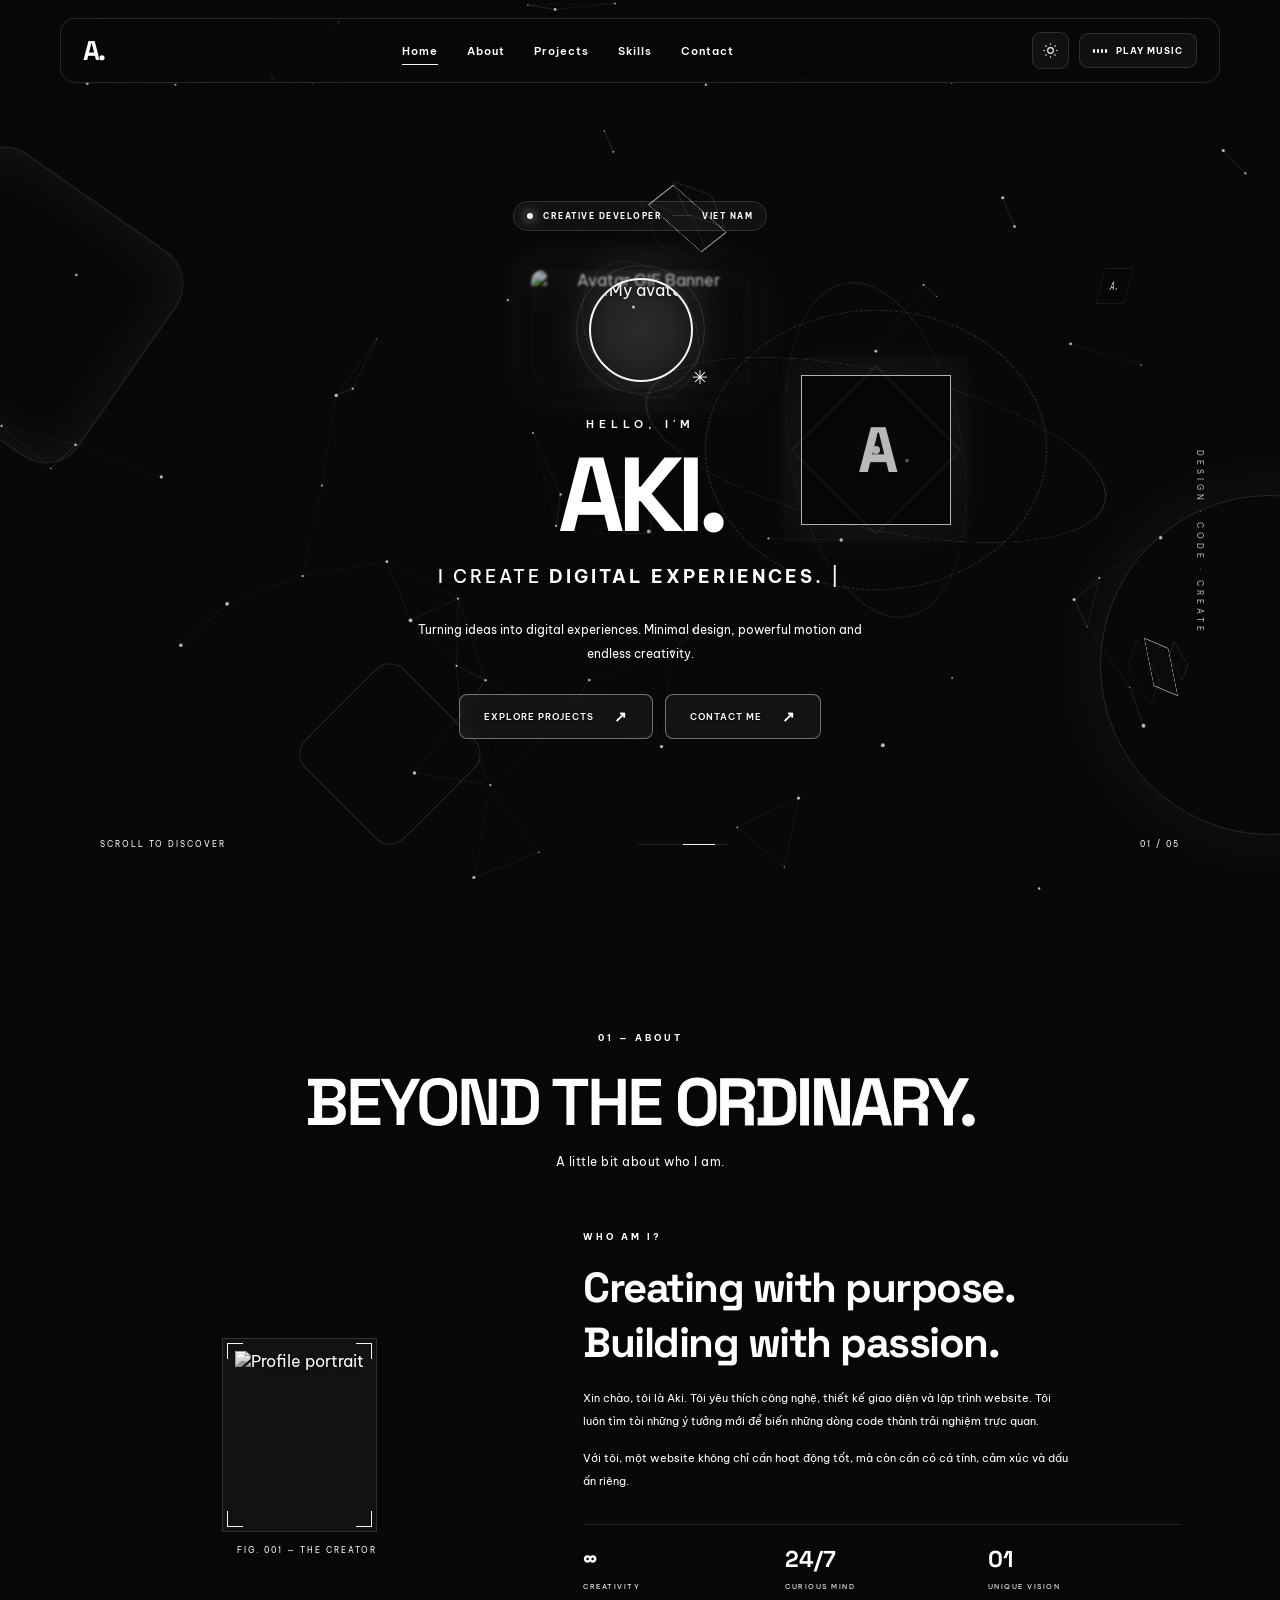
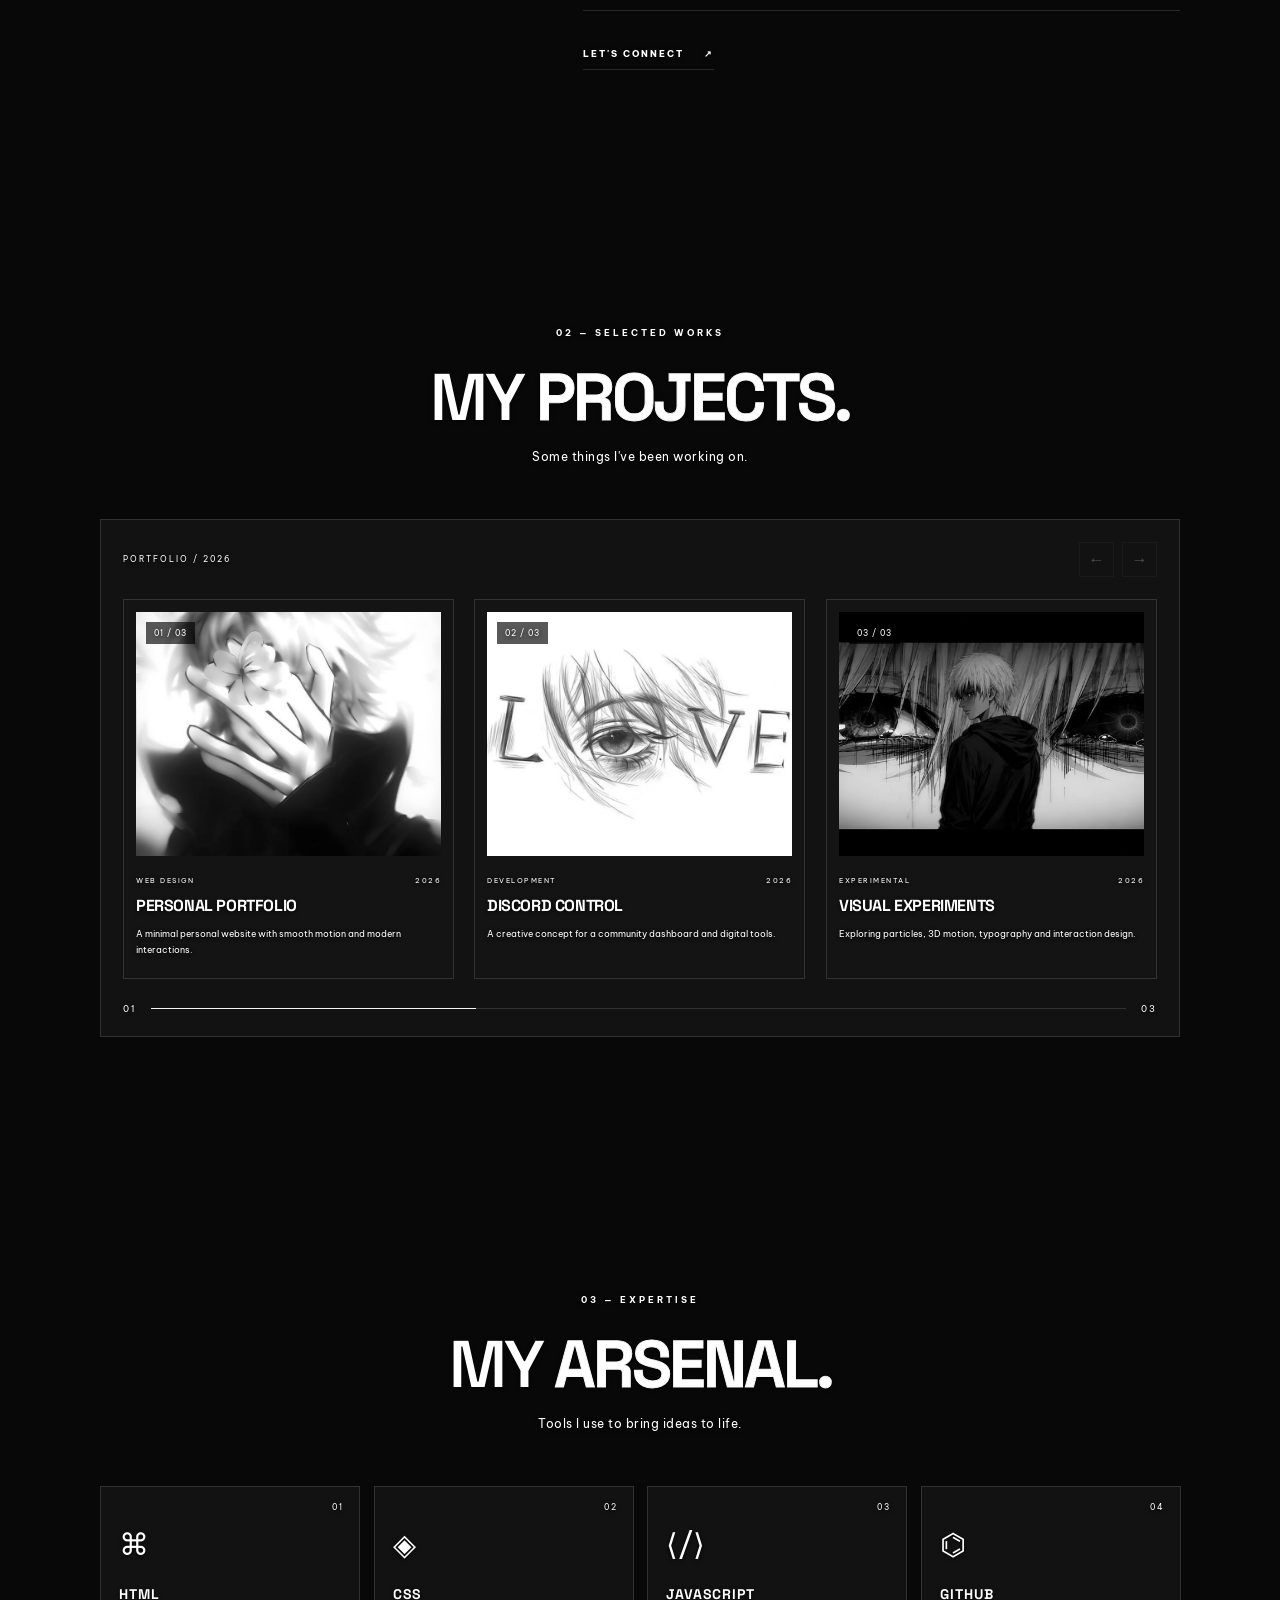
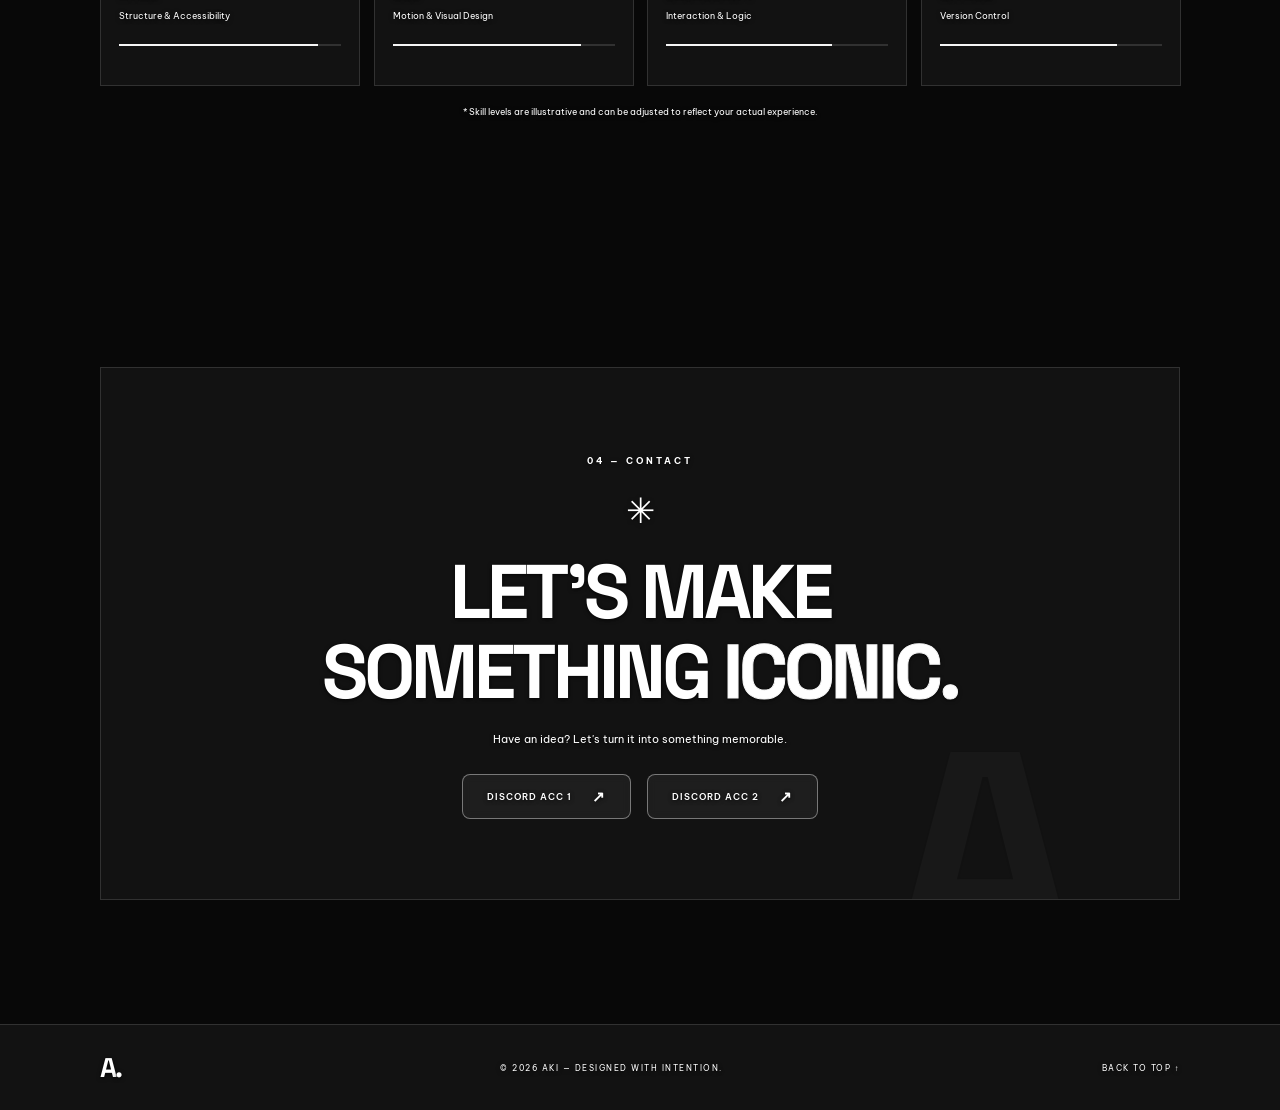
==== commit 1a4bb71a: "Update profile avatar image" ====
--- a/index.html
+++ b/index.html
@@ -73,7 +73,7 @@
           <div class="avatar-orbit orbit-two"></div>
           <div class="avatar-halo"></div>
           <img src="https://i.pinimg.com/originals/2c/e0/8d/2ce08d8da656121df3fc08af243b02e7.gif" alt="Avatar GIF Banner" class="avatar-gif-banner">
-          <img src="assets/avatar.jpg" alt="My avatar" class="hero-avatar">
+          <img src="https://i.pinimg.com/736x/28/79/28/2879281a23c79733c8b3a2a41b0110c7.jpg" alt="My avatar" class="hero-avatar">
           <span class="avatar-mark">✳</span>
         </div>
 
@@ -133,7 +133,7 @@
       <div class="about-layout">
         <div class="about-image-wrap reveal tilt-effect">
           <div class="about-image-frame">
-            <img src="assets/avatar.jpg" alt="Profile portrait">
+            <img src="https://i.pinimg.com/736x/28/79/28/2879281a23c79733c8b3a2a41b0110c7.jpg" alt="Profile portrait">
             <span class="image-corner corner-tl"></span>
             <span class="image-corner corner-tr"></span>
             <span class="image-corner corner-bl"></span>
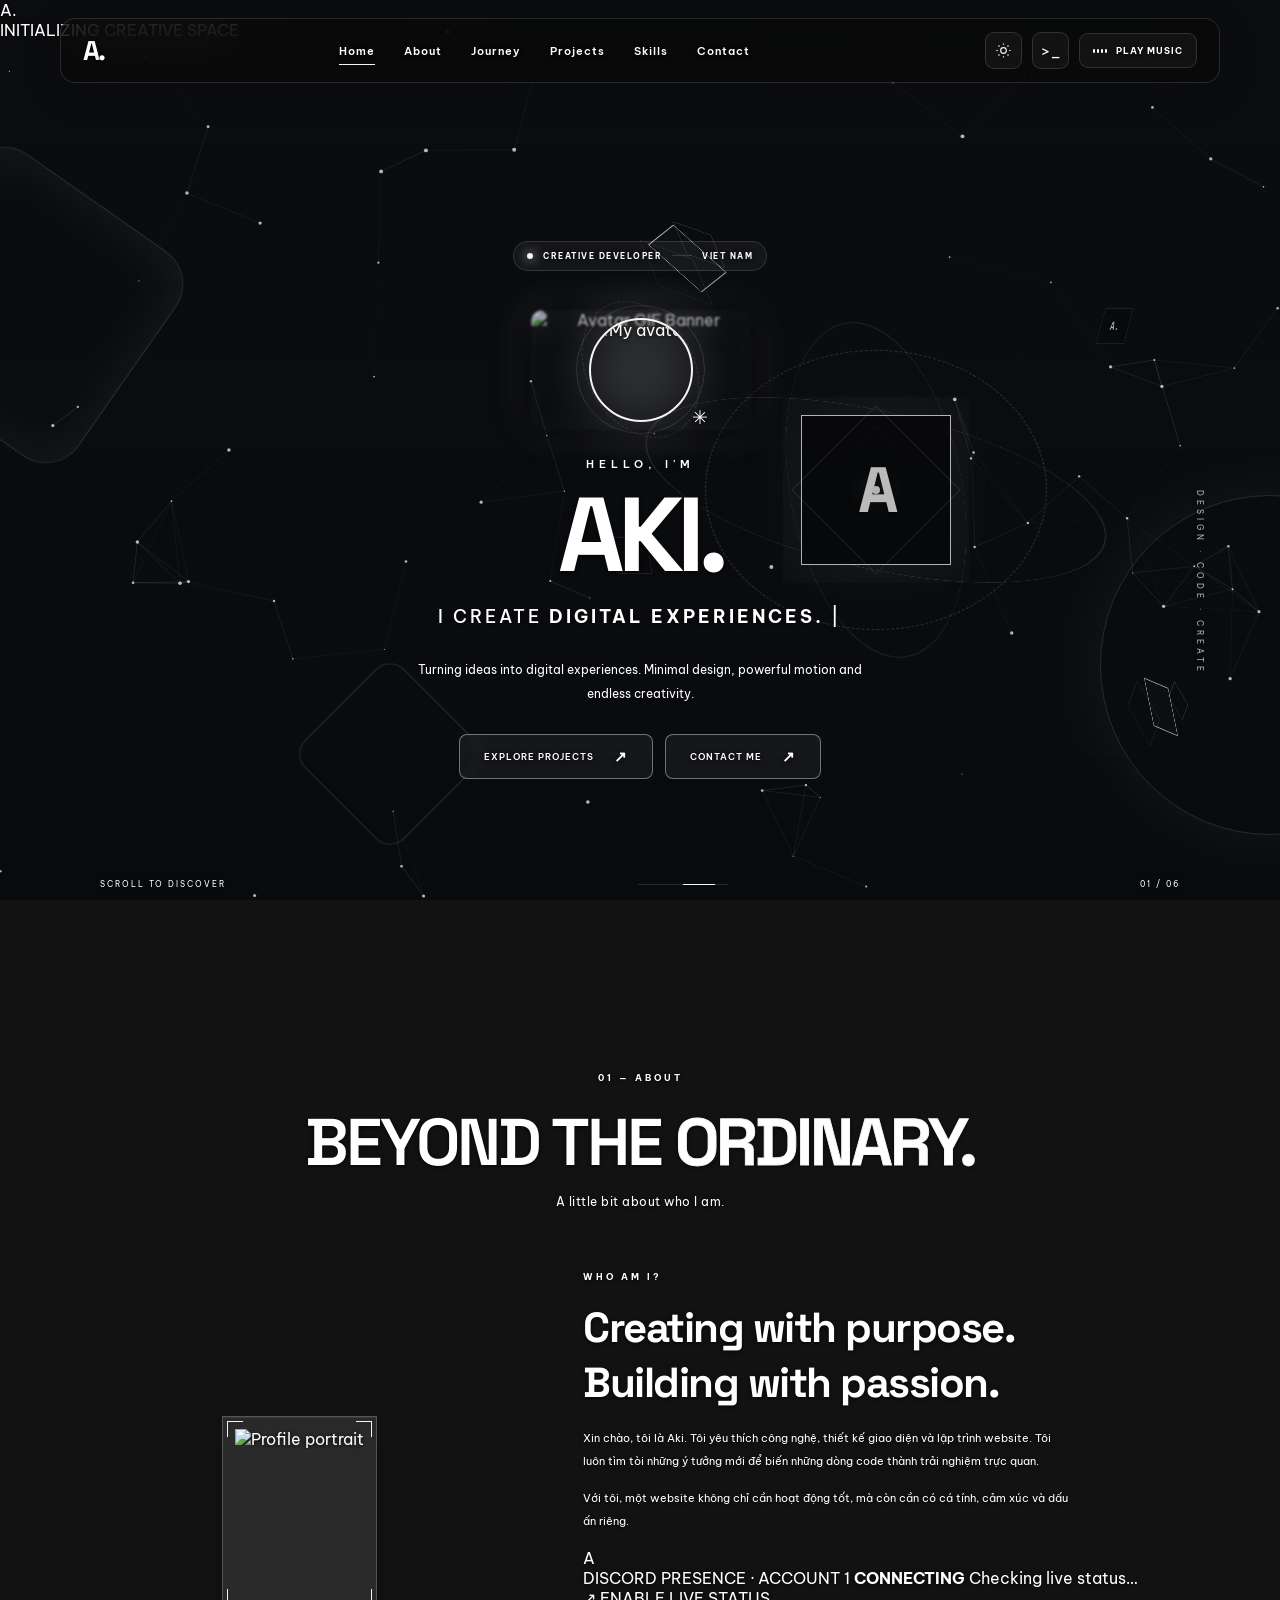
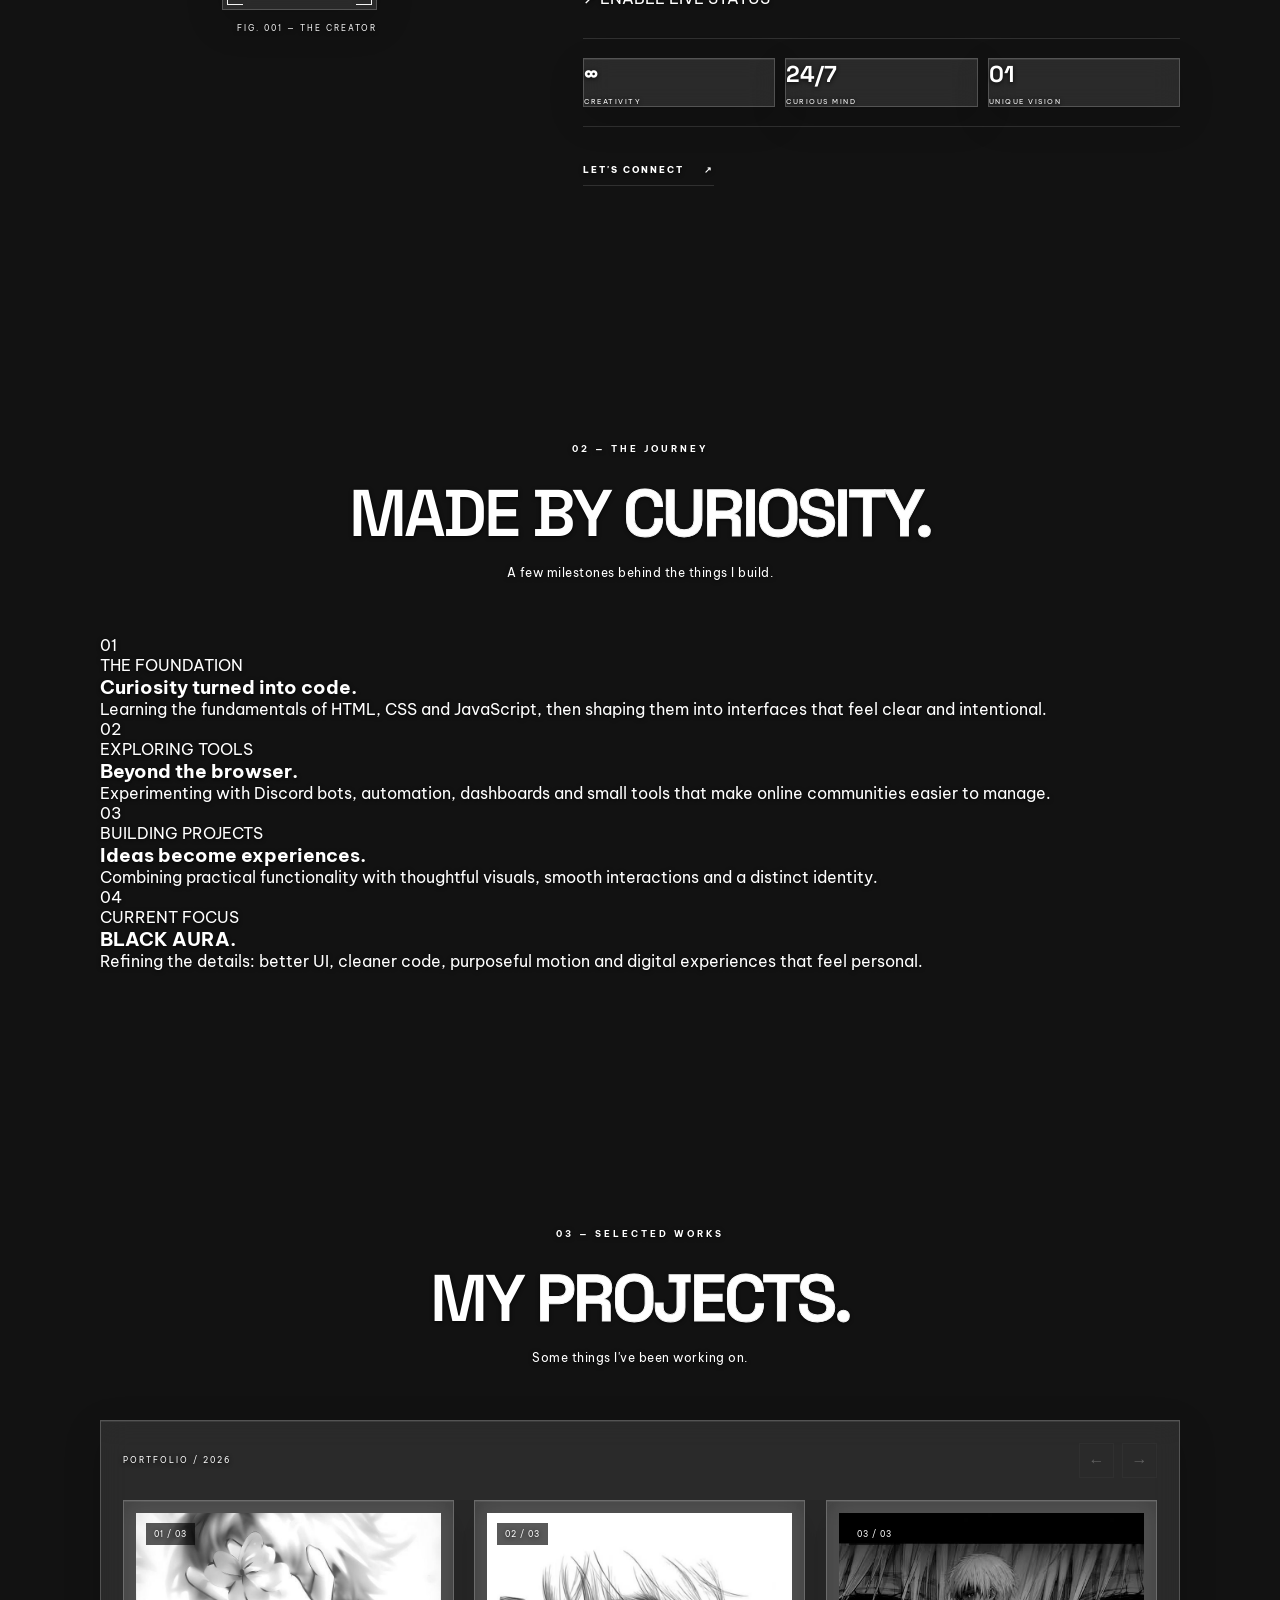
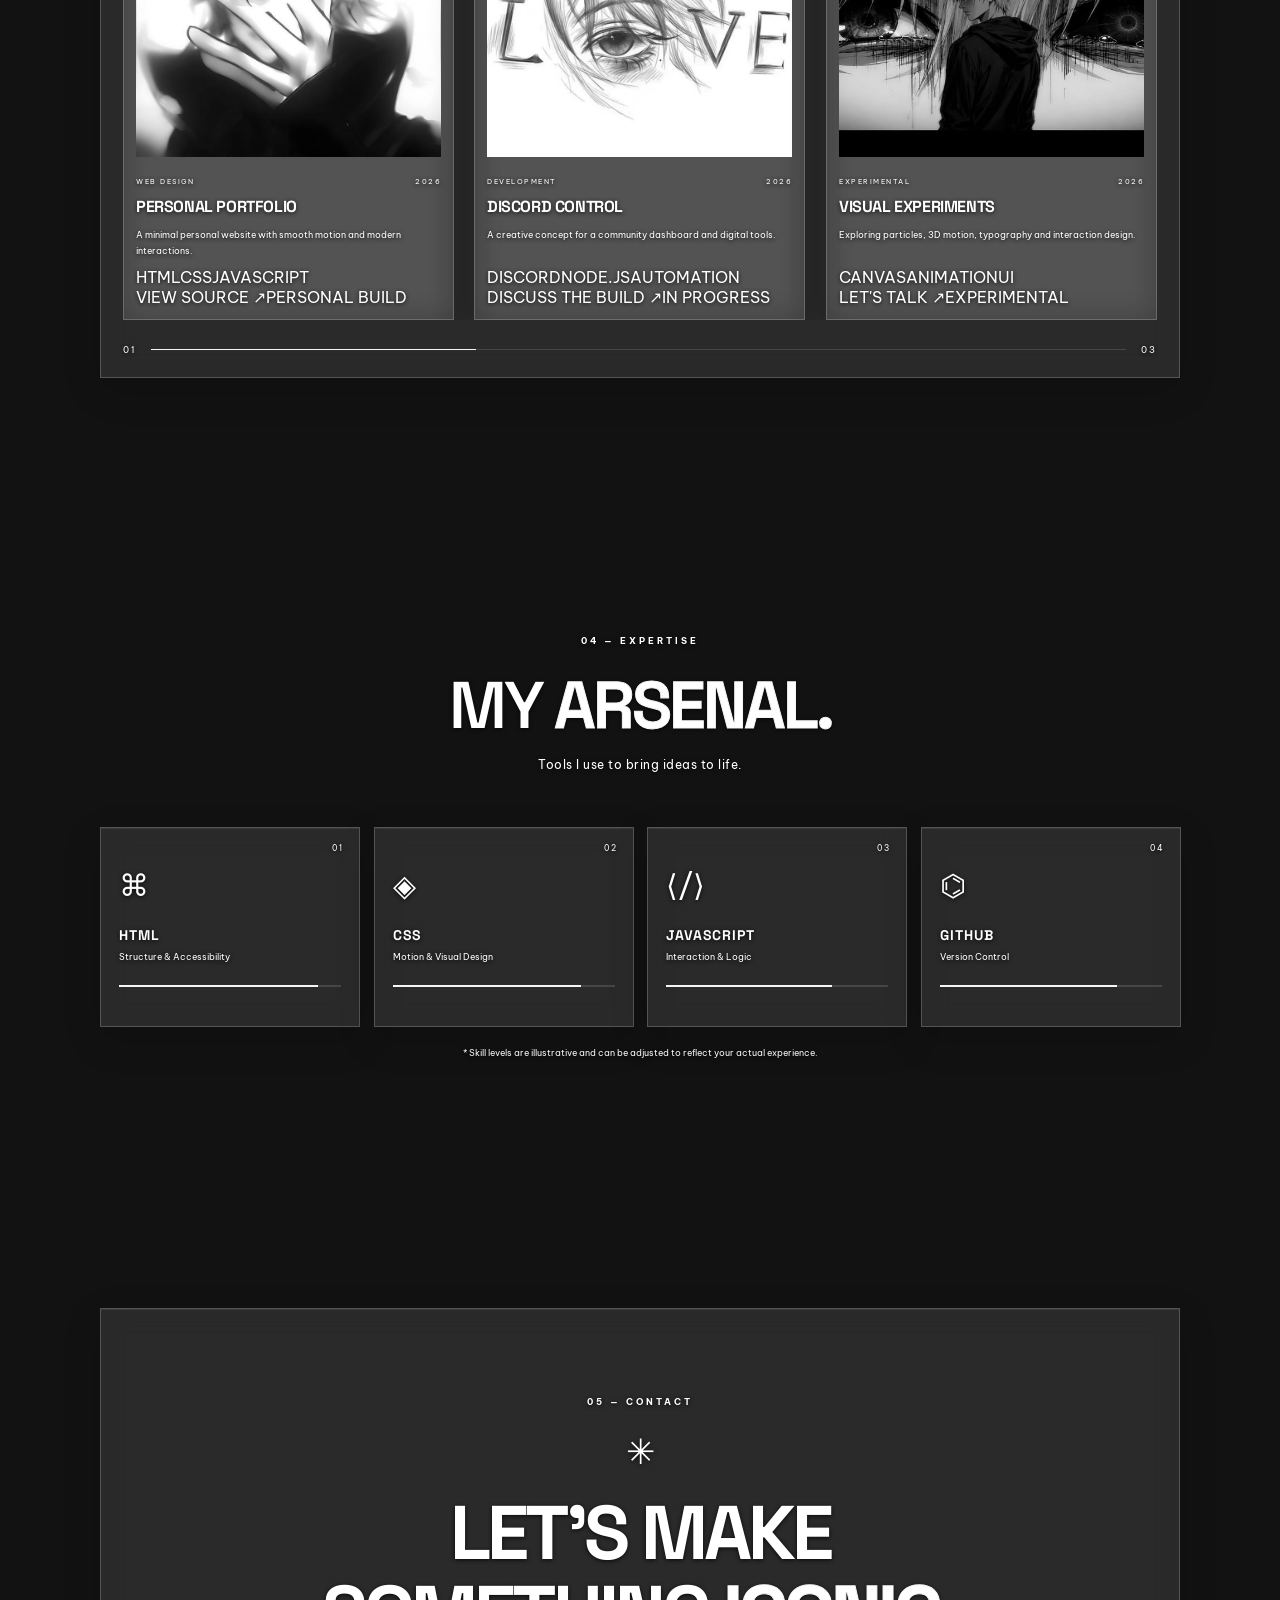
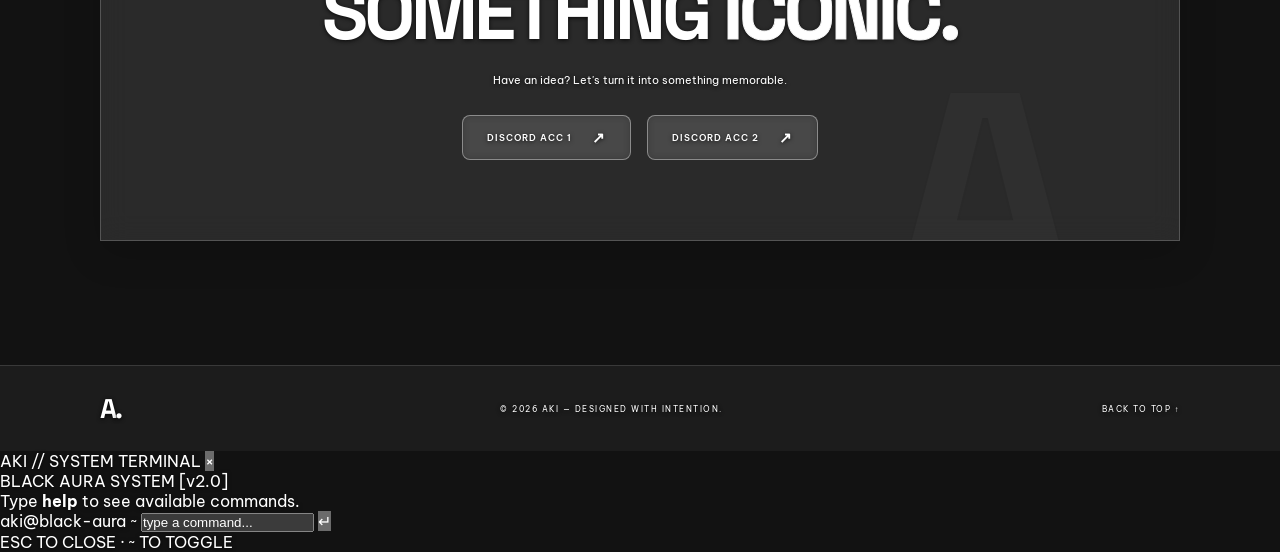
==== commit 79a64ac4: "Add BLACK AURA 2.0 sections and interactive panels" ====
--- a/index.html
+++ b/index.html
@@ -12,6 +12,13 @@
   <link rel="stylesheet" href="style.css">
 </head>
 <body>
+  <div class="preloader" id="preloader" aria-hidden="true">
+    <div class="preloader-inner">
+      <div class="preloader-logo">A<span>.</span></div>
+      <div class="preloader-track"><span></span></div>
+      <p>INITIALIZING CREATIVE SPACE</p>
+    </div>
+  </div>
   <!-- Particle background -->
   <canvas id="particles"></canvas>
 
@@ -35,6 +42,7 @@
     <nav class="nav-links" id="navLinks">
       <a href="#home" class="nav-link active">Home</a>
       <a href="#about" class="nav-link">About</a>
+      <a href="#journey" class="nav-link">Journey</a>
       <a href="#projects" class="nav-link">Projects</a>
       <a href="#skills" class="nav-link">Skills</a>
       <a href="#contact" class="nav-link">Contact</a>
@@ -46,6 +54,9 @@
           <circle cx="12" cy="12" r="4"></circle>
           <path d="M12 2v2M12 20v2M4.93 4.93l1.42 1.42M17.65 17.65l1.42 1.42M2 12h2M20 12h2M4.93 19.07l1.42-1.42M17.65 6.35l1.42-1.42"></path>
         </svg>
+      </button>
+      <button class="icon-btn terminal-trigger" id="terminalBtn" aria-label="Open secret terminal" title="Secret terminal (~)">
+        <span aria-hidden="true">&gt;_</span>
       </button>
       <button class="music-btn" id="musicBtn">
         <span class="music-bars" id="musicBars">
@@ -103,7 +114,7 @@
         <div class="hero-bottom">
           <span>SCROLL TO DISCOVER</span>
           <div class="scroll-line"><span></span></div>
-          <span>01 / 05</span>
+          <span>01 / 06</span>
         </div>
       </div>
       
@@ -156,6 +167,17 @@
             mà còn cần có cá tính, cảm xúc và dấu ấn riêng.
           </p>
 
+          <div class="discord-presence" id="discordPresence" data-user-id="1393847310949290026" data-status="loading">
+            <div class="presence-avatar" id="presenceAvatar" aria-hidden="true">A</div>
+            <div class="presence-copy">
+              <span class="presence-eyebrow">DISCORD PRESENCE · ACCOUNT 1</span>
+              <strong class="presence-status" id="presenceStatus">CONNECTING</strong>
+              <span class="presence-activity" id="presenceActivity">Checking live status…</span>
+            </div>
+            <a class="presence-link" href="https://discord.com/users/1393847310949290026" target="_blank" rel="noopener noreferrer" aria-label="Open Discord profile">↗</a>
+            <a class="presence-setup" href="https://discord.com/servers/819285379982557265" target="_blank" rel="noopener noreferrer">ENABLE LIVE STATUS</a>
+          </div>
+
           <div class="about-stats">
             <div class="stat">
               <strong>∞</strong>
@@ -176,10 +198,58 @@
       </div>
     </section>
 
+    <!-- JOURNEY -->
+    <section class="section journey" id="journey">
+      <div class="section-heading reveal">
+        <span class="section-index">02 — THE JOURNEY</span>
+        <h2>MADE BY <span>CURIOSITY.</span></h2>
+        <p>A few milestones behind the things I build.</p>
+      </div>
+
+      <div class="timeline-list">
+        <article class="timeline-item reveal">
+          <span class="timeline-number">01</span>
+          <div class="timeline-marker"><span></span></div>
+          <div class="timeline-content">
+            <span class="timeline-kicker">THE FOUNDATION</span>
+            <h3>Curiosity turned into code.</h3>
+            <p>Learning the fundamentals of HTML, CSS and JavaScript, then shaping them into interfaces that feel clear and intentional.</p>
+          </div>
+        </article>
+        <article class="timeline-item reveal">
+          <span class="timeline-number">02</span>
+          <div class="timeline-marker"><span></span></div>
+          <div class="timeline-content">
+            <span class="timeline-kicker">EXPLORING TOOLS</span>
+            <h3>Beyond the browser.</h3>
+            <p>Experimenting with Discord bots, automation, dashboards and small tools that make online communities easier to manage.</p>
+          </div>
+        </article>
+        <article class="timeline-item reveal">
+          <span class="timeline-number">03</span>
+          <div class="timeline-marker"><span></span></div>
+          <div class="timeline-content">
+            <span class="timeline-kicker">BUILDING PROJECTS</span>
+            <h3>Ideas become experiences.</h3>
+            <p>Combining practical functionality with thoughtful visuals, smooth interactions and a distinct identity.</p>
+          </div>
+        </article>
+        <article class="timeline-item reveal">
+          <span class="timeline-number">04</span>
+          <div class="timeline-marker"><span></span></div>
+          <div class="timeline-content">
+            <span class="timeline-kicker">CURRENT FOCUS</span>
+            <h3>BLACK AURA.</h3>
+            <p>Refining the details: better UI, cleaner code, purposeful motion and digital experiences that feel personal.</p>
+          </div>
+        </article>
+      </div>
+    </section>
+
     <!-- PROJECTS -->
     <section class="section projects" id="projects">
       <div class="section-heading reveal">
-        <span class="section-index">02 — SELECTED WORKS</span>
+        <span class="section-index">03 — SELECTED WORKS</span>
         <h2>MY <span>PROJECTS.</span></h2>
         <p>Some things I've been working on.</p>
       </div>
@@ -207,6 +277,8 @@
               </div>
               <h3>PERSONAL PORTFOLIO</h3>
               <p>A minimal personal website with smooth motion and modern interactions.</p>
+              <div class="project-tags"><span>HTML</span><span>CSS</span><span>JAVASCRIPT</span></div>
+              <div class="project-footer"><a href="https://github.com/bellnoridomi-sys/profile" target="_blank" rel="noopener noreferrer">VIEW SOURCE <span>↗</span></a><span class="project-status">PERSONAL BUILD</span></div>
             </article>
 
             <article class="project-card tilt-effect shine-sweep">
@@ -221,6 +293,8 @@
               </div>
               <h3>DISCORD CONTROL</h3>
               <p>A creative concept for a community dashboard and digital tools.</p>
+              <div class="project-tags"><span>DISCORD</span><span>NODE.JS</span><span>AUTOMATION</span></div>
+              <div class="project-footer"><a href="#contact">DISCUSS THE BUILD <span>↗</span></a><span class="project-status">IN PROGRESS</span></div>
             </article>
 
             <article class="project-card tilt-effect shine-sweep">
@@ -235,6 +309,8 @@
               </div>
               <h3>VISUAL EXPERIMENTS</h3>
               <p>Exploring particles, 3D motion, typography and interaction design.</p>
+              <div class="project-tags"><span>CANVAS</span><span>ANIMATION</span><span>UI</span></div>
+              <div class="project-footer"><a href="#contact">LET'S TALK <span>↗</span></a><span class="project-status">EXPERIMENTAL</span></div>
             </article>
           </div>
         </div>
@@ -252,7 +328,7 @@
     <!-- SKILLS -->
     <section class="section skills" id="skills">
       <div class="section-heading reveal">
-        <span class="section-index">03 — EXPERTISE</span>
+        <span class="section-index">04 — EXPERTISE</span>
         <h2>MY <span>ARSENAL.</span></h2>
         <p>Tools I use to bring ideas to life.</p>
       </div>
@@ -293,7 +369,7 @@
     <!-- CONTACT -->
     <section class="section contact" id="contact">
       <div class="contact-card reveal tilt-effect">
-        <span class="section-index">04 — CONTACT</span>
+        <span class="section-index">05 — CONTACT</span>
         <div class="contact-symbol">✳</div>
         <h2>LET'S MAKE<br>SOMETHING <span>ICONIC.</span></h2>
         <p>Have an idea? Let's turn it into something memorable.</p>
@@ -319,11 +395,46 @@
     <a href="#home" class="back-top">BACK TO TOP ↑</a>
   </footer>
 
-  <audio id="bgMusic" src="assets/music.mp3" loop autoplay preload="auto"></audio>
-
-  <div class="visualizer-wrap" id="visualizerWrap" aria-label="Music visualizer">
-    <span class="visualizer-label">NOW PLAYING</span>
+  <audio id="bgMusic" src="assets/music.mp3" loop preload="metadata"></audio>
+
+  <div class="visualizer-wrap music-dock" id="visualizerWrap" aria-label="Music player">
+    <div class="music-dock-heading">
+      <span class="visualizer-label"><i class="music-live-dot"></i> NOW PLAYING</span>
+      <button class="music-dock-toggle" id="musicDockToggle" type="button" aria-label="Play or pause music">Ⅱ</button>
+    </div>
+    <div class="music-track-name">Aki's soundtrack</div>
+    <span class="music-track-subtitle">LOCAL PLAYLIST</span>
     <canvas id="visualizer" width="240" height="55"></canvas>
+    <div class="music-seek-row">
+      <span id="musicCurrent">0:00</span>
+      <input id="musicSeek" type="range" min="0" max="1000" value="0" aria-label="Music progress">
+      <span id="musicDuration">--:--</span>
+    </div>
+    <div class="music-volume-row">
+      <span>VOLUME</span>
+      <input id="musicVolume" type="range" min="0" max="1" step="0.01" value="0.72" aria-label="Music volume">
+    </div>
+  </div>
+
+  <div class="terminal-modal" id="terminalModal" aria-hidden="true">
+    <div class="terminal-backdrop" data-terminal-close></div>
+    <section class="terminal-window" role="dialog" aria-modal="true" aria-labelledby="terminalTitle">
+      <header class="terminal-header">
+        <div class="terminal-lights"><i></i><i></i><i></i></div>
+        <span id="terminalTitle">AKI // SYSTEM TERMINAL</span>
+        <button class="terminal-close" id="terminalClose" type="button" aria-label="Close terminal">×</button>
+      </header>
+      <div class="terminal-output" id="terminalOutput" aria-live="polite">
+        <p class="terminal-welcome">BLACK AURA SYSTEM [v2.0]</p>
+        <p>Type <b>help</b> to see available commands.</p>
+      </div>
+      <form class="terminal-form" id="terminalForm" autocomplete="off">
+        <label for="terminalInput">aki@black-aura <span>~</span></label>
+        <input id="terminalInput" name="command" type="text" spellcheck="false" placeholder="type a command..." aria-label="Terminal command">
+        <button type="submit" aria-label="Run command">↵</button>
+      </form>
+      <p class="terminal-hint">ESC TO CLOSE · ~ TO TOGGLE</p>
+    </section>
   </div>
 
   <script src="script.js"></script>
--- a/style.css
+++ b/style.css
@@ -2121,4 +2121,78 @@
   background: rgba(255, 255, 255, 0.15);
   box-shadow: 0 0 15px rgba(255, 255, 255, 0.2);
   transform: translateY(-2px);
-}+}
+
+/* ===== AKI PROFILE REFRESH — BACKGROUND + SOFT GLASS ===== */
+body {
+  position: relative;
+  isolation: isolate;
+  background: transparent !important;
+  background-image: none !important;
+}
+
+body::before {
+  content: "";
+  position: fixed;
+  inset: 0;
+  z-index: -1;
+  pointer-events: none;
+  background:
+    linear-gradient(180deg, rgba(5, 7, 12, .48), rgba(5, 7, 12, .64)),
+    url("https://i.pinimg.com/736x/96/7f/03/967f03d1d71c27c0a7ff0604f46df4ed.jpg")
+      center center / cover no-repeat;
+  transform: translateZ(0);
+}
+
+.ambient {
+  background: transparent !important;
+  background-image: none !important;
+}
+
+#particles,
+.ambient {
+  z-index: 0 !important;
+}
+
+main,
+.footer {
+  position: relative;
+  z-index: 1;
+}
+
+/* Cards: about 10% white tint, with a soft frosted-glass blur */
+.project-card,
+.skill-card,
+.contact-card,
+.carousel-shell,
+.about-image-frame,
+.stat {
+  background: rgba(255, 255, 255, .10) !important;
+  border: 1px solid rgba(255, 255, 255, .20) !important;
+  -webkit-backdrop-filter: blur(14px) saturate(125%);
+  backdrop-filter: blur(14px) saturate(125%);
+  box-shadow:
+    0 12px 36px rgba(0, 0, 0, .16),
+    inset 0 1px 0 rgba(255, 255, 255, .08);
+}
+
+.project-card:hover,
+.skill-card:hover {
+  background: rgba(255, 255, 255, .14) !important;
+  border-color: rgba(255, 255, 255, .34) !important;
+}
+
+.hero-avatar {
+  filter: none !important;
+}
+
+.about-image-frame img {
+  filter: none !important;
+}
+
+@media (max-width: 600px) {
+  body::before {
+    background-attachment: scroll;
+    background-position: center;
+  }
+}
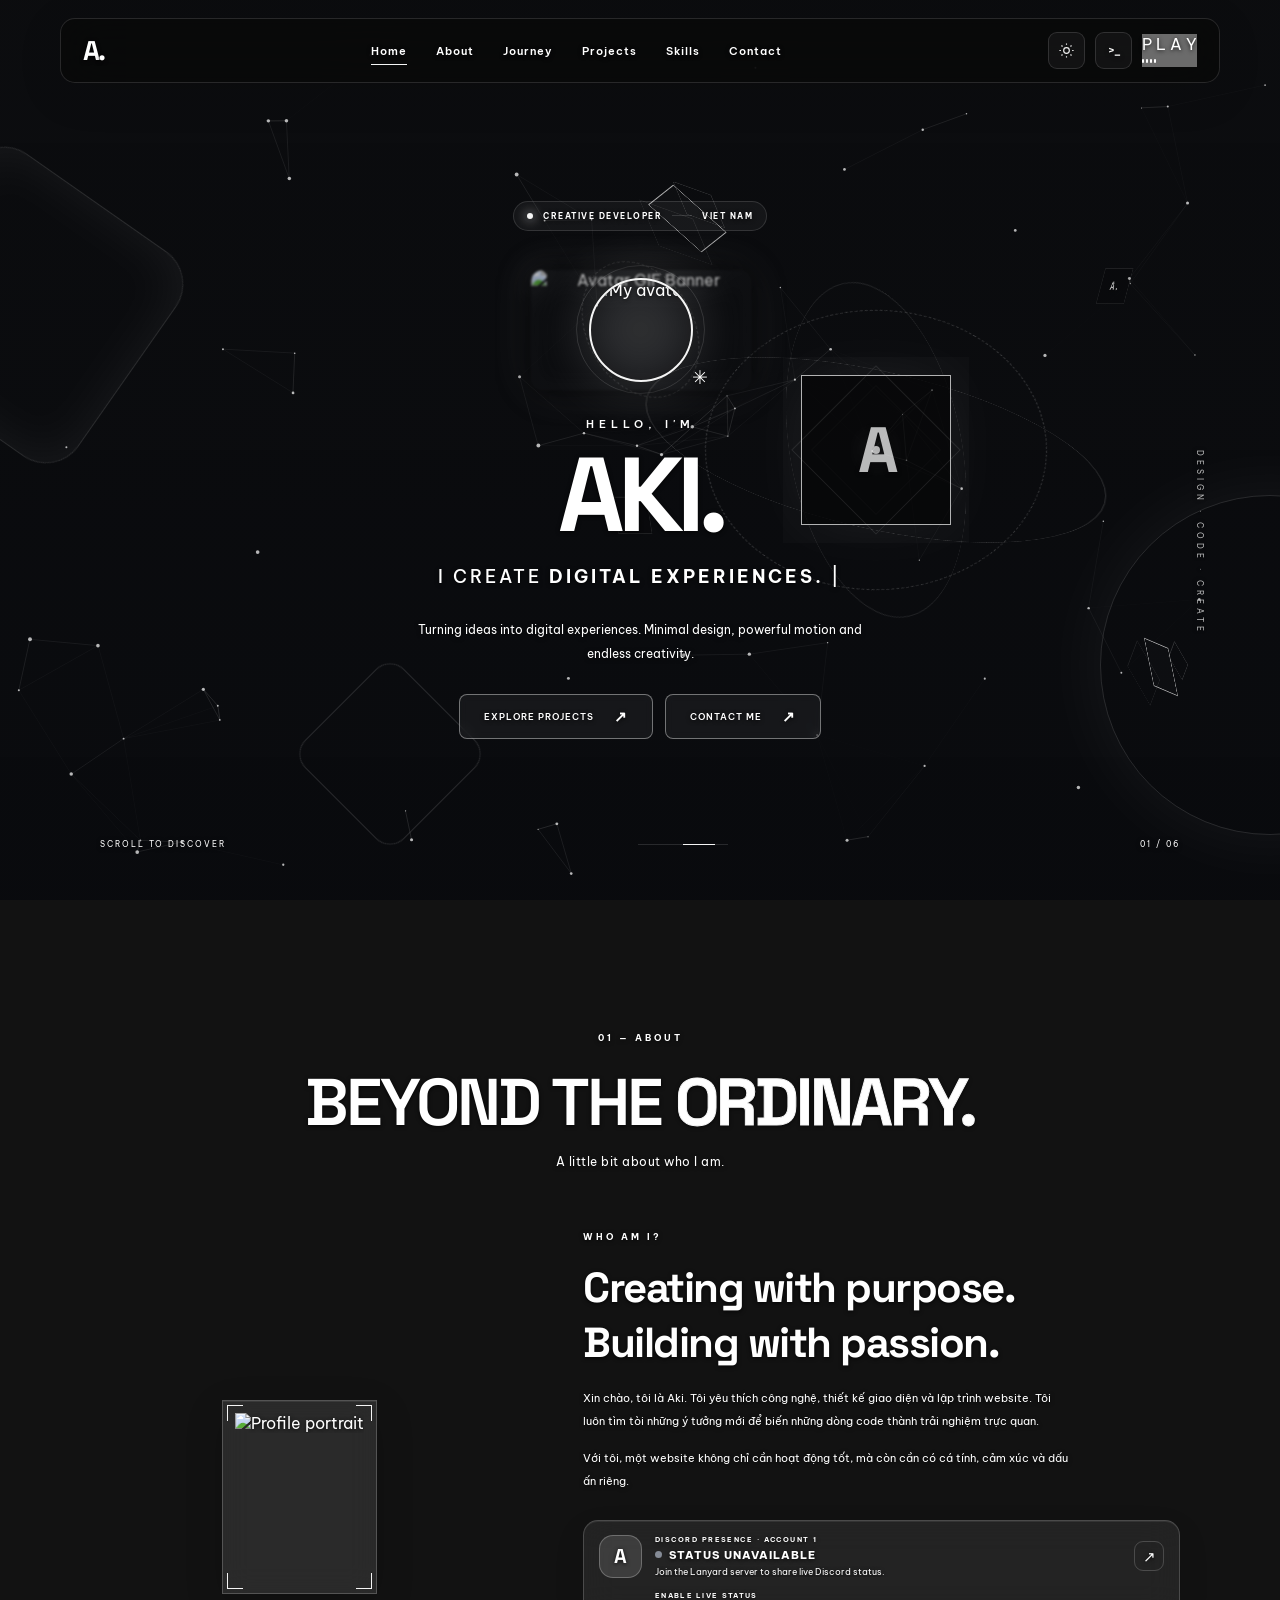
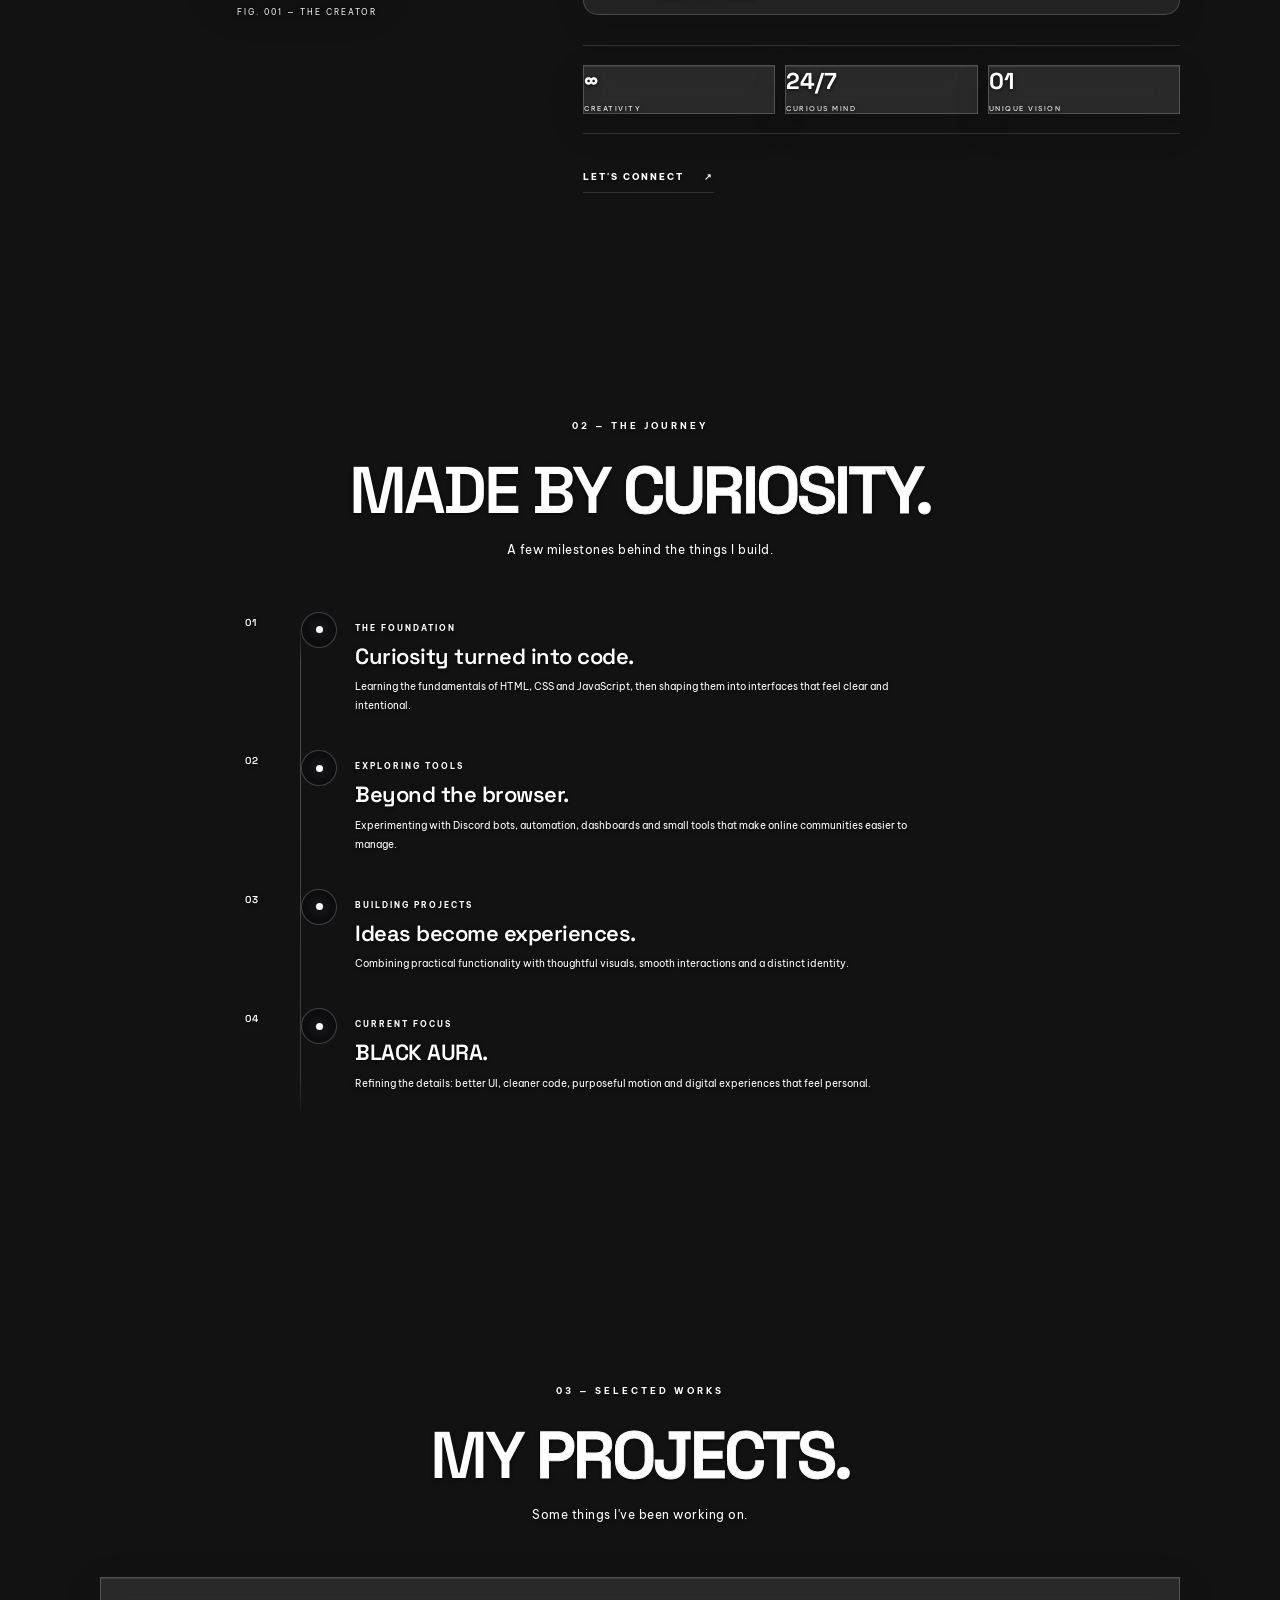
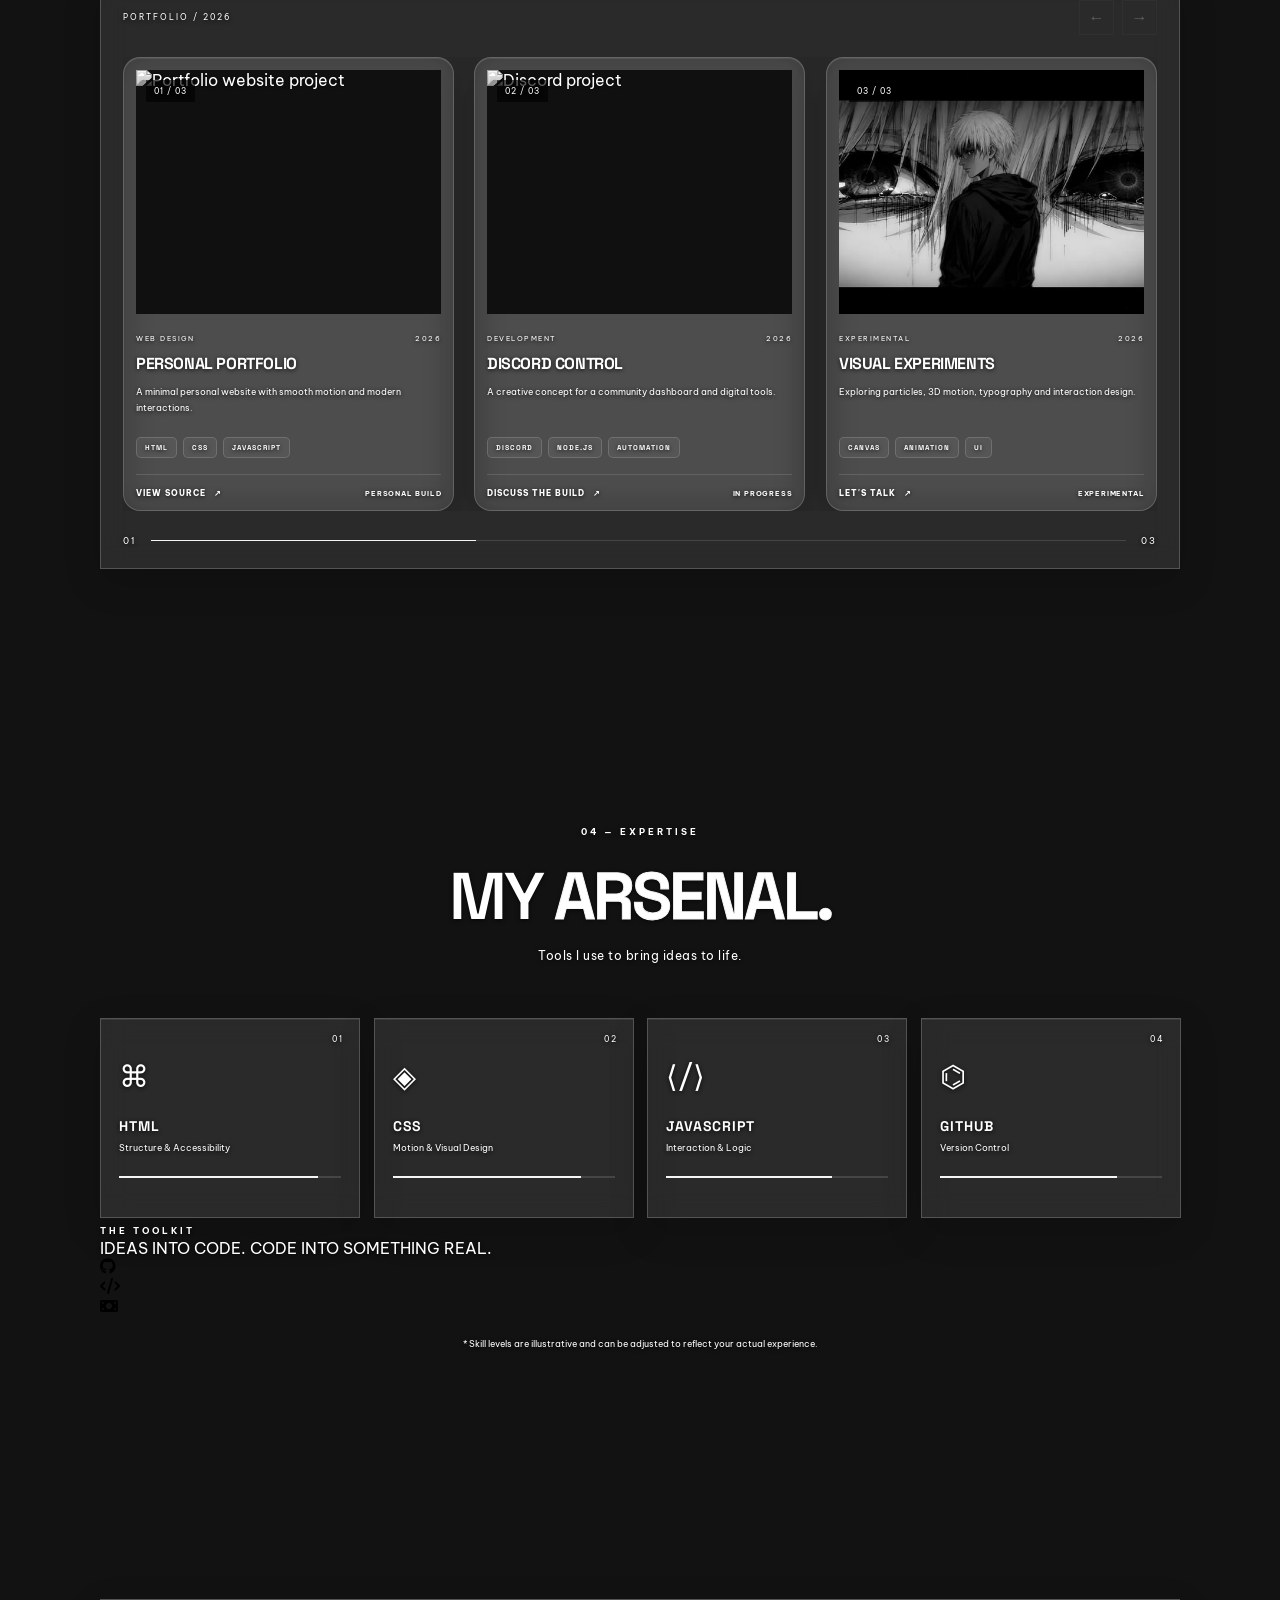
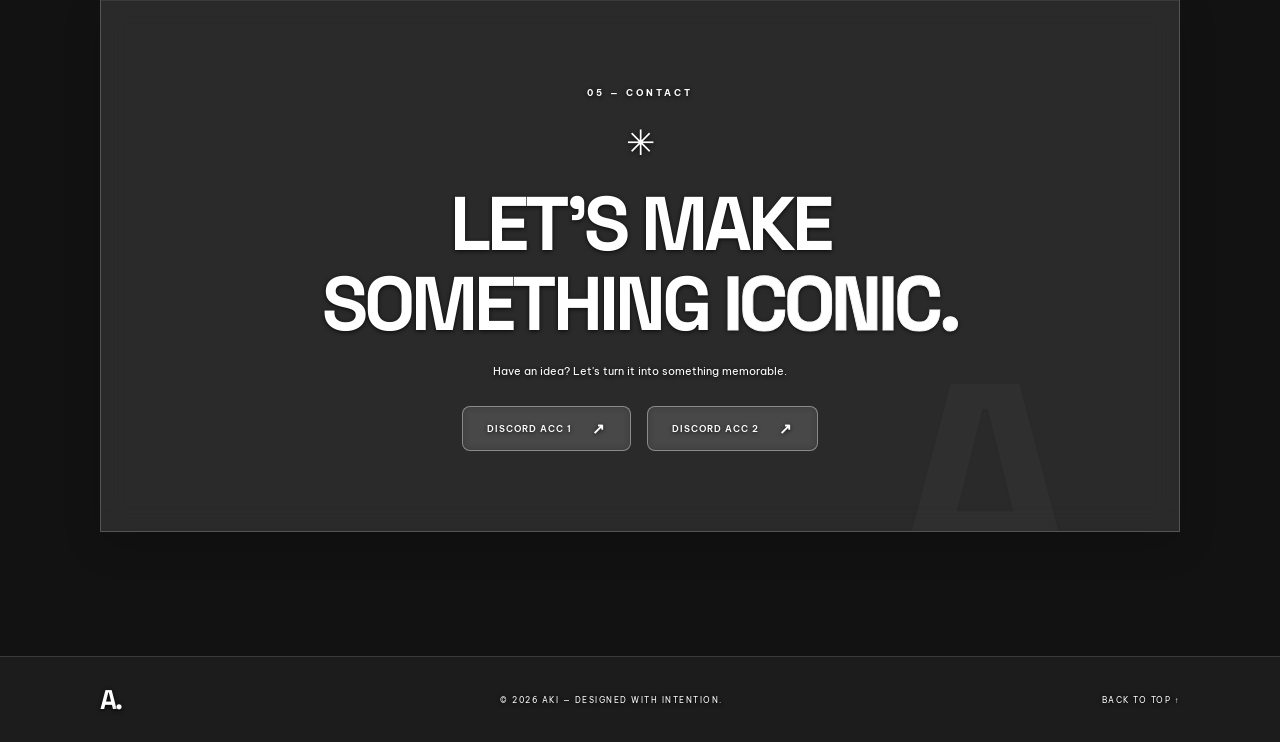
==== commit e994e742: "Add project photos and Uiverse play button and glass cards" ====
--- a/index.html
+++ b/index.html
@@ -58,11 +58,19 @@
       <button class="icon-btn terminal-trigger" id="terminalBtn" aria-label="Open secret terminal" title="Secret terminal (~)">
         <span aria-hidden="true">&gt;_</span>
       </button>
-      <button class="music-btn" id="musicBtn">
-        <span class="music-bars" id="musicBars">
-          <i></i><i></i><i></i><i></i>
-        </span>
-        <span id="musicLabel">PLAY MUSIC</span>
+      <!-- From Uiverse.io by Navarog21 - https://uiverse.io/Navarog21/ordinary-rat-19
+         MIT License, Copyright (c) Navarog21 (Arkiweez) -->
+      <button class="aki-uiverse-play" id="musicBtn" type="button" aria-label="Play music" aria-pressed="false">
+        <span class="aki-play-label" id="musicLabel">P L A Y</span>
+        <span class="music-bars" id="musicBars" aria-hidden="true"><i></i><i></i><i></i><i></i></span>
+        <div id="aki-play-clip" aria-hidden="true">
+          <div id="aki-left-top" class="aki-play-corner"></div>
+          <div id="aki-right-bottom" class="aki-play-corner"></div>
+          <div id="aki-right-top" class="aki-play-corner"></div>
+          <div id="aki-left-bottom" class="aki-play-corner"></div>
+        </div>
+        <span class="aki-play-arrow aki-right-arrow" aria-hidden="true"></span>
+        <span class="aki-play-arrow aki-left-arrow" aria-hidden="true"></span>
       </button>
       <button class="menu-btn" id="menuBtn" aria-label="Open menu">☰</button>
     </div>
@@ -267,7 +275,7 @@
           <div class="carousel-track" id="carouselTrack">
             <article class="project-card tilt-effect shine-sweep">
               <div class="project-image">
-                <img src="assets/project1.jpg" alt="Portfolio website project">
+                <img src="https://i.pinimg.com/736x/e2/5a/af/e25aaf29ef9d1f5cb5a122c240d75e28.jpg" data-project-fallback="assets/project1.jpg" alt="Portfolio website project" loading="lazy" decoding="async">
                 <span class="project-count">01 / 03</span>
                 <span class="project-arrow">↗</span>
               </div>
@@ -283,7 +291,7 @@
 
             <article class="project-card tilt-effect shine-sweep">
               <div class="project-image">
-                <img src="assets/project2.jpg" alt="Discord project">
+                <img src="https://i.pinimg.com/736x/59/63/e6/5963e68e1f923815d88b06c555e62a19.jpg" data-project-fallback="assets/project2.jpg" alt="Discord project" loading="lazy" decoding="async">
                 <span class="project-count">02 / 03</span>
                 <span class="project-arrow">↗</span>
               </div>
@@ -361,6 +369,33 @@
           <h3>GITHUB</h3>
           <p>Version Control</p>
           <div class="skill-line"><span style="--level:80%"></span></div>
+        </div>
+      </div>
+
+
+      <!-- From Uiverse.io by codebykay101 - https://uiverse.io/codebykay101/ugly-lion-23
+           MIT License, Copyright (c) codebykay101 (CodeByKay) -->
+      <div class="aki-glass-showcase reveal" aria-label="Aki's creative toolkit">
+        <div class="aki-glass-intro">
+          <span class="eyebrow">THE TOOLKIT</span>
+          <p>IDEAS INTO CODE. CODE INTO SOMETHING REAL.</p>
+        </div>
+        <div class="aki-glass-container">
+          <div data-text="Github" style="--r:-15;" class="aki-glass-card" aria-label="GitHub">
+            <svg viewBox="0 0 496 512" height="1em" xmlns="http://www.w3.org/2000/svg" aria-hidden="true">
+              <path d="M165.9 397.4c0 2-2.3 3.6-5.2 3.6-3.3.3-5.6-1.3-5.6-3.6 0-2 2.3-3.6 5.2-3.6 3-.3 5.6 1.3 5.6 3.6zm-31.1-4.5c-.7 2 1.3 4.3 4.3 4.9 2.6 1 5.6 0 6.2-2s-1.3-4.3-4.3-5.2c-2.6-.7-5.5.3-6.2 2.3zm44.2-1.7c-2.9.7-4.9 2.6-4.6 4.9.3 2 2.9 3.3 5.9 2.6 2.9-.7 4.9-2.6 4.6-4.6-.3-1.9-3-3.2-5.9-2.9zM244.8 8C106.1 8 0 113.3 0 252c0 110.9 69.8 205.8 169.5 239.2 12.8 2.3 17.3-5.6 17.3-12.1 0-6.2-.3-40.4-.3-61.4 0 0-70 15-84.7-29.8 0 0-11.4-29.1-27.8-36.6 0 0-22.9-15.7 1.6-15.4 0 0 24.9 2 38.6 25.8 21.9 38.6 58.6 27.5 72.9 20.9 2.3-16 8.8-27.1 16-33.7-55.9-6.2-112.3-14.3-112.3-110.5 0-27.5 7.6-41.3 23.6-58.9-2.6-6.5-11.1-33.3 2.6-67.9 20.9-6.5 69 27 69 27 20-5.6 41.5-8.5 62.8-8.5s42.8 2.9 62.8 8.5c0 0 48.1-33.6 69-27 13.7 34.7 5.2 61.4 2.6 67.9 16 17.7 25.8 31.5 25.8 58.9 0 96.5-58.9 104.2-114.8 110.5 9.2 7.9 17 22.9 17 46.4 0 33.7-.3 75.4-.3 83.6 0 6.5 4.6 14.4 17.3 12.1C428.2 457.8 496 362.9 496 252 496 113.3 383.5 8 244.8 8zM97.2 352.9c-1.3 1-1 3.3.7 5.2 1.6 1.6 3.9 2.3 5.2 1 1.3-1 1-3.3-.7-5.2-1.6-1.6-3.9-2.3-5.2-1zm-10.8-8.1c-.7 1.3.3 2.9 2.3 3.9 1.6 1.6 3.6.7 4.3-.7.7-1.3-.3-2.9-2.3-3.9-2-.6-3.6-.3-4.3.7zm32.4 35.6c-1.6 1.3-1 4.3 1.3 6.2 2.3 2.3 5.2 2.6 6.5 1 1.3-1.3.7-4.3-1.3-6.2-2.2-2.3-5.2-2.6-6.5-1zm-11.4-14.7c-1.6 1-1.6 3.6 0 5.9 1.6 2.3 4.3 3.3 5.6 2.3 1.6-1.3 1.6-3.9 0-6.2-1.4-2.3-4-3.3-5.6-2z"/>
+            </svg>
+          </div>
+          <div data-text="Code" style="--r:5;" class="aki-glass-card" aria-label="Code">
+            <svg viewBox="0 0 640 512" height="1em" xmlns="http://www.w3.org/2000/svg" aria-hidden="true">
+              <path d="M392.8 1.2c-17-4.9-34.7 5-39.6 22l-128 448c-4.9 17 5 34.7 22 39.6s34.7-5 39.6-22l128-448c4.9-17-5-34.7-22-39.6zm80.6 120.1c-12.5 12.5-12.5 32.8 0 45.3L562.7 256l-89.4 89.4c-12.5 12.5-12.5 32.8 0 45.3s32.8 12.5 45.3 0l112-112c12.5-12.5 12.5-32.8 0-45.3l-112-112c-12.5-12.5-32.8-12.5-45.3 0zm-306.7 0c-12.5 12.5-12.5 32.8 0 45.3L77.3 256l89.4 89.4c12.5 12.5 12.5 32.8 0 45.3s-32.8 12.5-45.3 0l-112-112c-12.5-12.5-12.5-32.8 0-45.3l112-112c12.5-12.5 32.8-12.5 45.3 0z"/>
+            </svg>
+          </div>
+          <div data-text="Earn" style="--r:25;" class="aki-glass-card" aria-label="Earn">
+            <svg viewBox="0 0 576 512" height="1em" xmlns="http://www.w3.org/2000/svg" aria-hidden="true">
+              <path d="M64 64C28.7 64 0 92.7 0 128V384c0 35.3 28.7 64 64 64H512c35.3 0 64-28.7 64-64V128c0-35.3-28.7-64-64-64H64zm64 320H64V320c35.3 0 64 28.7 64 64zM64 192V128h64c0 35.3-28.7 64-64 64zM448 384c0-35.3 28.7-64 64-64v64H448zm64-192c-35.3 0-64-28.7-64-64h64v64zM288 160a96 96 0 1 1 0 192 96 96 0 1 1 0-192z"/>
+            </svg>
+          </div>
         </div>
       </div>
       <p class="skills-note">* Skill levels are illustrative and can be adjusted to reflect your actual experience.</p>
--- a/style.css
+++ b/style.css
@@ -2196,3 +2196,512 @@
     background-position: center;
   }
 }
+
+
+/* =========================================================
+   BLACK AURA 2.0 — JOURNEY / PRESENCE / TERMINAL / PLAYER
+   ========================================================= */
+
+/* A short, quiet loading moment — no blocking animation loop. */
+.preloader {
+  position: fixed;
+  inset: 0;
+  z-index: 3000;
+  display: grid;
+  place-items: center;
+  background: #08090c;
+  opacity: 1;
+  visibility: visible;
+  transition: opacity .55s ease, visibility .55s ease;
+}
+.preloader.is-hidden {
+  opacity: 0;
+  visibility: hidden;
+  pointer-events: none;
+}
+.preloader-inner {
+  width: min(220px, calc(100% - 48px));
+  text-align: center;
+}
+.preloader-logo {
+  margin-bottom: 22px;
+  color: #fff;
+  font: 700 52px/1 "Space Grotesk", sans-serif;
+  letter-spacing: -5px;
+}
+.preloader-logo span { color: rgba(255,255,255,.42); }
+.preloader-track {
+  height: 2px;
+  overflow: hidden;
+  background: rgba(255,255,255,.12);
+}
+.preloader-track span {
+  display: block;
+  width: 40%;
+  height: 100%;
+  background: #fff;
+  animation: preloaderProgress 1.05s cubic-bezier(.45,0,.55,1) infinite;
+}
+.preloader-inner > p {
+  margin-top: 13px;
+  color: rgba(255,255,255,.5) !important;
+  font: 600 8px/1.4 "Space Grotesk", sans-serif;
+  letter-spacing: 2px;
+}
+@keyframes preloaderProgress {
+  from { transform: translateX(-110%); }
+  to { transform: translateX(260%); }
+}
+
+/* Header shortcut */
+.terminal-trigger {
+  font: 700 11px/1 "Space Grotesk", sans-serif !important;
+  letter-spacing: -1px;
+}
+.terminal-trigger:hover {
+  border-color: rgba(255,255,255,.65);
+  box-shadow: 0 0 18px rgba(255,255,255,.10);
+}
+
+/* Frosted Discord presence card */
+.discord-presence {
+  position: relative;
+  display: flex;
+  align-items: center;
+  gap: 13px;
+  flex-wrap: wrap;
+  margin: 26px 0 22px;
+  padding: 14px 15px;
+  border: 1px solid rgba(255,255,255,.18);
+  border-radius: 15px;
+  background: rgba(255,255,255,.075);
+  -webkit-backdrop-filter: blur(16px) saturate(125%);
+  backdrop-filter: blur(16px) saturate(125%);
+  box-shadow: inset 0 1px 0 rgba(255,255,255,.07), 0 12px 30px rgba(0,0,0,.12);
+}
+.presence-avatar {
+  position: relative;
+  display: grid;
+  place-items: center;
+  flex: 0 0 43px;
+  width: 43px;
+  height: 43px;
+  overflow: hidden;
+  border: 1px solid rgba(255,255,255,.25);
+  border-radius: 14px;
+  background: rgba(255,255,255,.12);
+  color: #fff !important;
+  font: 700 20px "Space Grotesk", sans-serif;
+}
+.presence-avatar img { width: 100%; height: 100%; object-fit: cover; }
+.presence-copy {
+  display: flex;
+  flex: 1 1 150px;
+  min-width: 0;
+  flex-direction: column;
+  gap: 4px;
+}
+.presence-eyebrow {
+  color: rgba(255,255,255,.48) !important;
+  font-size: 7px;
+  font-weight: 700;
+  letter-spacing: 1.45px;
+}
+.presence-status {
+  color: #fff !important;
+  font-size: 11px;
+  font-weight: 800;
+  letter-spacing: 1px;
+}
+.presence-activity {
+  overflow: hidden;
+  color: rgba(255,255,255,.64) !important;
+  font-size: 9px;
+  text-overflow: ellipsis;
+  white-space: nowrap;
+}
+.discord-presence[data-status="online"] .presence-status::before,
+.discord-presence[data-status="idle"] .presence-status::before,
+.discord-presence[data-status="dnd"] .presence-status::before,
+.discord-presence[data-status="offline"] .presence-status::before {
+  content: "";
+  display: inline-block;
+  width: 7px;
+  height: 7px;
+  margin: 0 7px 1px 0;
+  border-radius: 50%;
+  background: #888;
+}
+.discord-presence[data-status="online"] .presence-status::before { background: #48d597; box-shadow: 0 0 10px rgba(72,213,151,.38); }
+.discord-presence[data-status="idle"] .presence-status::before { background: #f0bd55; }
+.discord-presence[data-status="dnd"] .presence-status::before { background: #f06b75; }
+.discord-presence[data-status="offline"] .presence-status::before { background: #858b96; }
+.presence-link {
+  display: grid;
+  place-items: center;
+  width: 30px;
+  height: 30px;
+  border: 1px solid rgba(255,255,255,.18);
+  border-radius: 9px;
+  color: #fff !important;
+  font-size: 15px;
+  transition: background .25s ease, transform .25s ease;
+}
+.presence-link:hover { background: rgba(255,255,255,.13); transform: translateY(-2px); }
+.presence-setup {
+  flex: 0 0 100%;
+  margin-left: 56px;
+  color: rgba(255,255,255,.43) !important;
+  font-size: 7px;
+  font-weight: 700;
+  letter-spacing: 1.3px;
+}
+.presence-setup:hover { color: #fff !important; }
+
+/* Timeline */
+.journey { padding-top: 95px; }
+.timeline-list {
+  position: relative;
+  width: min(790px, 100%);
+  margin: 0 auto;
+}
+.timeline-list::before {
+  content: "";
+  position: absolute;
+  top: 12px;
+  bottom: 12px;
+  left: 55px;
+  width: 1px;
+  background: linear-gradient(to bottom, transparent, rgba(255,255,255,.24) 8%, rgba(255,255,255,.18) 92%, transparent);
+}
+.timeline-item {
+  position: relative;
+  display: grid;
+  grid-template-columns: 38px 36px minmax(0,1fr);
+  gap: 0 18px;
+  align-items: start;
+  padding: 0 0 35px;
+}
+.timeline-number {
+  padding-top: 4px;
+  color: rgba(255,255,255,.42) !important;
+  font: 600 10px "Space Grotesk", sans-serif;
+  letter-spacing: 1px;
+}
+.timeline-marker {
+  position: relative;
+  z-index: 1;
+  display: grid;
+  place-items: center;
+  width: 36px;
+  height: 36px;
+  border: 1px solid rgba(255,255,255,.22);
+  border-radius: 50%;
+  background: rgba(10,11,15,.7);
+  -webkit-backdrop-filter: blur(12px);
+  backdrop-filter: blur(12px);
+}
+.timeline-marker span {
+  width: 7px;
+  height: 7px;
+  border-radius: 50%;
+  background: #fff;
+  box-shadow: 0 0 13px rgba(255,255,255,.35);
+}
+.timeline-content {
+  padding: 3px 0 0;
+}
+.timeline-kicker {
+  color: rgba(255,255,255,.46) !important;
+  font-size: 8px;
+  font-weight: 700;
+  letter-spacing: 2px;
+}
+.timeline-content h3 {
+  margin: 8px 0 7px;
+  color: #fff !important;
+  font: 600 clamp(17px,2.5vw,22px)/1.25 "Space Grotesk", sans-serif;
+  letter-spacing: -.5px;
+}
+.timeline-content p {
+  max-width: 580px;
+  color: rgba(255,255,255,.62) !important;
+  font-size: 10px;
+  line-height: 1.9;
+}
+
+/* Project information hierarchy */
+.project-card {
+  display: flex;
+  flex-direction: column;
+  background: rgba(255,255,255,.075) !important;
+  border: 1px solid rgba(255,255,255,.18) !important;
+  border-radius: 17px;
+  -webkit-backdrop-filter: blur(16px) saturate(125%);
+  backdrop-filter: blur(16px) saturate(125%);
+}
+.project-card > p { min-height: 38px; }
+.project-tags {
+  display: flex;
+  flex-wrap: wrap;
+  gap: 6px;
+  margin: 15px 0 16px;
+}
+.project-tags span {
+  padding: 6px 8px;
+  border: 1px solid rgba(255,255,255,.15);
+  border-radius: 5px;
+  background: rgba(255,255,255,.055);
+  color: rgba(255,255,255,.68) !important;
+  font: 700 7px/1 "Space Grotesk", sans-serif;
+  letter-spacing: 1px;
+}
+.project-footer {
+  display: flex;
+  align-items: center;
+  justify-content: space-between;
+  gap: 8px;
+  margin-top: auto;
+  padding-top: 13px;
+  border-top: 1px solid rgba(255,255,255,.12);
+}
+.project-footer a {
+  color: #fff !important;
+  font-size: 8px;
+  font-weight: 800;
+  letter-spacing: 1px;
+}
+.project-footer a span { margin-left: 5px; }
+.project-footer a:hover { opacity: .68; }
+.project-status {
+  color: rgba(255,255,255,.42) !important;
+  font-size: 7px;
+  font-weight: 700;
+  letter-spacing: .8px;
+  text-align: right;
+}
+
+/* Music player dock */
+.visualizer-wrap.music-dock {
+  width: 246px;
+  padding: 13px 14px 12px;
+  border: 1px solid rgba(255,255,255,.18);
+  border-radius: 15px;
+  background: rgba(8,9,12,.82);
+  -webkit-backdrop-filter: blur(22px) saturate(130%);
+  backdrop-filter: blur(22px) saturate(130%);
+  box-shadow: 0 16px 45px rgba(0,0,0,.32), inset 0 1px 0 rgba(255,255,255,.07);
+  pointer-events: none;
+}
+.visualizer-wrap.music-dock.visible { pointer-events: auto; }
+.music-dock-heading { display: flex; align-items: center; justify-content: space-between; }
+.music-dock .visualizer-label {
+  display: flex;
+  align-items: center;
+  gap: 7px;
+  margin: 0;
+  color: rgba(255,255,255,.5) !important;
+}
+.music-live-dot {
+  width: 6px;
+  height: 6px;
+  border-radius: 50%;
+  background: #8f9299;
+}
+.music-dock.visible .music-live-dot {
+  background: #fff;
+  box-shadow: 0 0 10px rgba(255,255,255,.7);
+}
+.music-dock-toggle {
+  width: 24px;
+  height: 24px;
+  border: 1px solid rgba(255,255,255,.17);
+  border-radius: 8px;
+  background: rgba(255,255,255,.08);
+  color: #fff !important;
+  cursor: pointer;
+}
+.music-track-name {
+  margin-top: 9px;
+  color: #fff !important;
+  font: 600 12px "Space Grotesk", sans-serif;
+}
+.music-track-subtitle {
+  display: block;
+  margin-top: 3px;
+  color: rgba(255,255,255,.42) !important;
+  font-size: 7px;
+  letter-spacing: 1.3px;
+}
+#visualizer {
+  display: block;
+  width: 100%;
+  height: 32px;
+  margin: 5px 0 2px;
+}
+.music-seek-row, .music-volume-row {
+  display: flex;
+  align-items: center;
+  gap: 8px;
+  color: rgba(255,255,255,.48) !important;
+  font-size: 8px;
+  font-variant-numeric: tabular-nums;
+}
+.music-seek-row input { flex: 1; min-width: 0; }
+.music-volume-row { margin-top: 9px; }
+.music-volume-row span {
+  min-width: 43px;
+  font-size: 7px;
+  letter-spacing: 1px;
+}
+.music-volume-row input { flex: 1; }
+.music-dock input[type="range"] {
+  height: 3px;
+  accent-color: #fff;
+  cursor: pointer;
+}
+
+/* Secret terminal */
+.terminal-modal {
+  position: fixed;
+  inset: 0;
+  z-index: 2500;
+  display: none;
+  place-items: center;
+  padding: 22px;
+}
+.terminal-modal.open { display: grid; }
+.terminal-backdrop {
+  position: absolute;
+  inset: 0;
+  background: rgba(2,3,6,.72);
+  -webkit-backdrop-filter: blur(13px);
+  backdrop-filter: blur(13px);
+}
+.terminal-window {
+  position: relative;
+  z-index: 1;
+  width: min(590px, 100%);
+  overflow: hidden;
+  border: 1px solid rgba(255,255,255,.2);
+  border-radius: 16px;
+  background: rgba(10,11,15,.96);
+  box-shadow: 0 30px 100px rgba(0,0,0,.48), inset 0 1px 0 rgba(255,255,255,.06);
+  animation: terminalEnter .22s ease-out both;
+}
+@keyframes terminalEnter {
+  from { opacity: 0; transform: translateY(10px) scale(.985); }
+  to { opacity: 1; transform: translateY(0) scale(1); }
+}
+.terminal-header {
+  display: flex;
+  align-items: center;
+  gap: 13px;
+  min-height: 46px;
+  padding: 0 14px;
+  border-bottom: 1px solid rgba(255,255,255,.1);
+  color: rgba(255,255,255,.64) !important;
+  font: 700 8px "Space Grotesk", sans-serif;
+  letter-spacing: 1.4px;
+}
+.terminal-lights { display: flex; gap: 5px; }
+.terminal-lights i { width: 7px; height: 7px; border-radius: 50%; background: rgba(255,255,255,.22); }
+.terminal-lights i:first-child { background: #b8b8b8; }
+.terminal-lights i:nth-child(2) { background: #777; }
+.terminal-lights i:nth-child(3) { background: #4b4b4b; }
+.terminal-header > span { flex: 1; }
+.terminal-close {
+  background: transparent;
+  color: rgba(255,255,255,.7) !important;
+  font-size: 21px;
+  cursor: pointer;
+}
+.terminal-output {
+  min-height: 220px;
+  max-height: min(42vh, 360px);
+  overflow-y: auto;
+  padding: 20px 20px 12px;
+  color: rgba(255,255,255,.7) !important;
+  font: 11px/1.9 ui-monospace, SFMono-Regular, Consolas, monospace;
+}
+.terminal-output p { margin: 0 0 5px; color: inherit !important; font: inherit; }
+.terminal-output .terminal-welcome { color: #fff !important; font-weight: 700; }
+.terminal-output .terminal-command { color: #fff !important; }
+.terminal-output .terminal-accent { color: rgba(255,255,255,.95) !important; }
+.terminal-form {
+  display: flex;
+  align-items: center;
+  gap: 10px;
+  margin: 0 14px;
+  padding: 11px 0;
+  border-top: 1px solid rgba(255,255,255,.1);
+}
+.terminal-form label {
+  flex: 0 0 auto;
+  color: rgba(255,255,255,.8) !important;
+  font: 700 9px ui-monospace, monospace;
+}
+.terminal-form label span { color: rgba(255,255,255,.38) !important; }
+.terminal-form input {
+  flex: 1;
+  min-width: 0;
+  border: 0;
+  outline: 0;
+  background: transparent;
+  color: #fff !important;
+  font: 11px ui-monospace, monospace;
+}
+.terminal-form input::placeholder { color: rgba(255,255,255,.28); }
+.terminal-form button {
+  width: 27px;
+  height: 27px;
+  border: 1px solid rgba(255,255,255,.16);
+  border-radius: 7px;
+  background: rgba(255,255,255,.07);
+  color: #fff !important;
+  cursor: pointer;
+}
+.terminal-hint {
+  padding: 0 14px 12px;
+  color: rgba(255,255,255,.3) !important;
+  font: 7px "Space Grotesk", sans-serif;
+  letter-spacing: 1.5px;
+  text-align: right;
+}
+
+@media (max-width: 900px) {
+  .nav-links { gap: 13px; }
+  .nav-link { font-size: 8px; }
+}
+@media (max-width: 600px) {
+  .navbar { gap: 8px; }
+  .nav-actions { gap: 6px; }
+  .terminal-trigger { display: none !important; }
+  .presence-setup { margin-left: 0; }
+  .timeline-list::before { left: 43px; }
+  .timeline-item { grid-template-columns: 28px 30px minmax(0,1fr); gap: 0 13px; padding-bottom: 28px; }
+  .timeline-marker { width: 30px; height: 30px; }
+  .project-card > p { min-height: 0; }
+  .visualizer-wrap.music-dock { width: min(246px, calc(100vw - 24px)); right: 12px; bottom: 12px; }
+  .terminal-modal { padding: 12px; }
+  .terminal-window { border-radius: 13px; }
+  .terminal-output { min-height: 190px; padding: 16px 15px 10px; }
+  .terminal-form { margin: 0 12px; gap: 7px; }
+  .terminal-form label { font-size: 8px; }
+}
+@media (prefers-reduced-motion: reduce) {
+  .preloader-track span { animation: none; width: 100%; }
+  .terminal-window { animation: none; }
+}
+
+
+/* Final mobile/accessibility touch-ups */
+body.terminal-open { overflow: hidden; }
+@media (max-width: 600px) {
+  .terminal-trigger {
+    display: flex !important;
+    flex: 0 0 34px;
+    width: 34px;
+    height: 34px;
+  }
+}
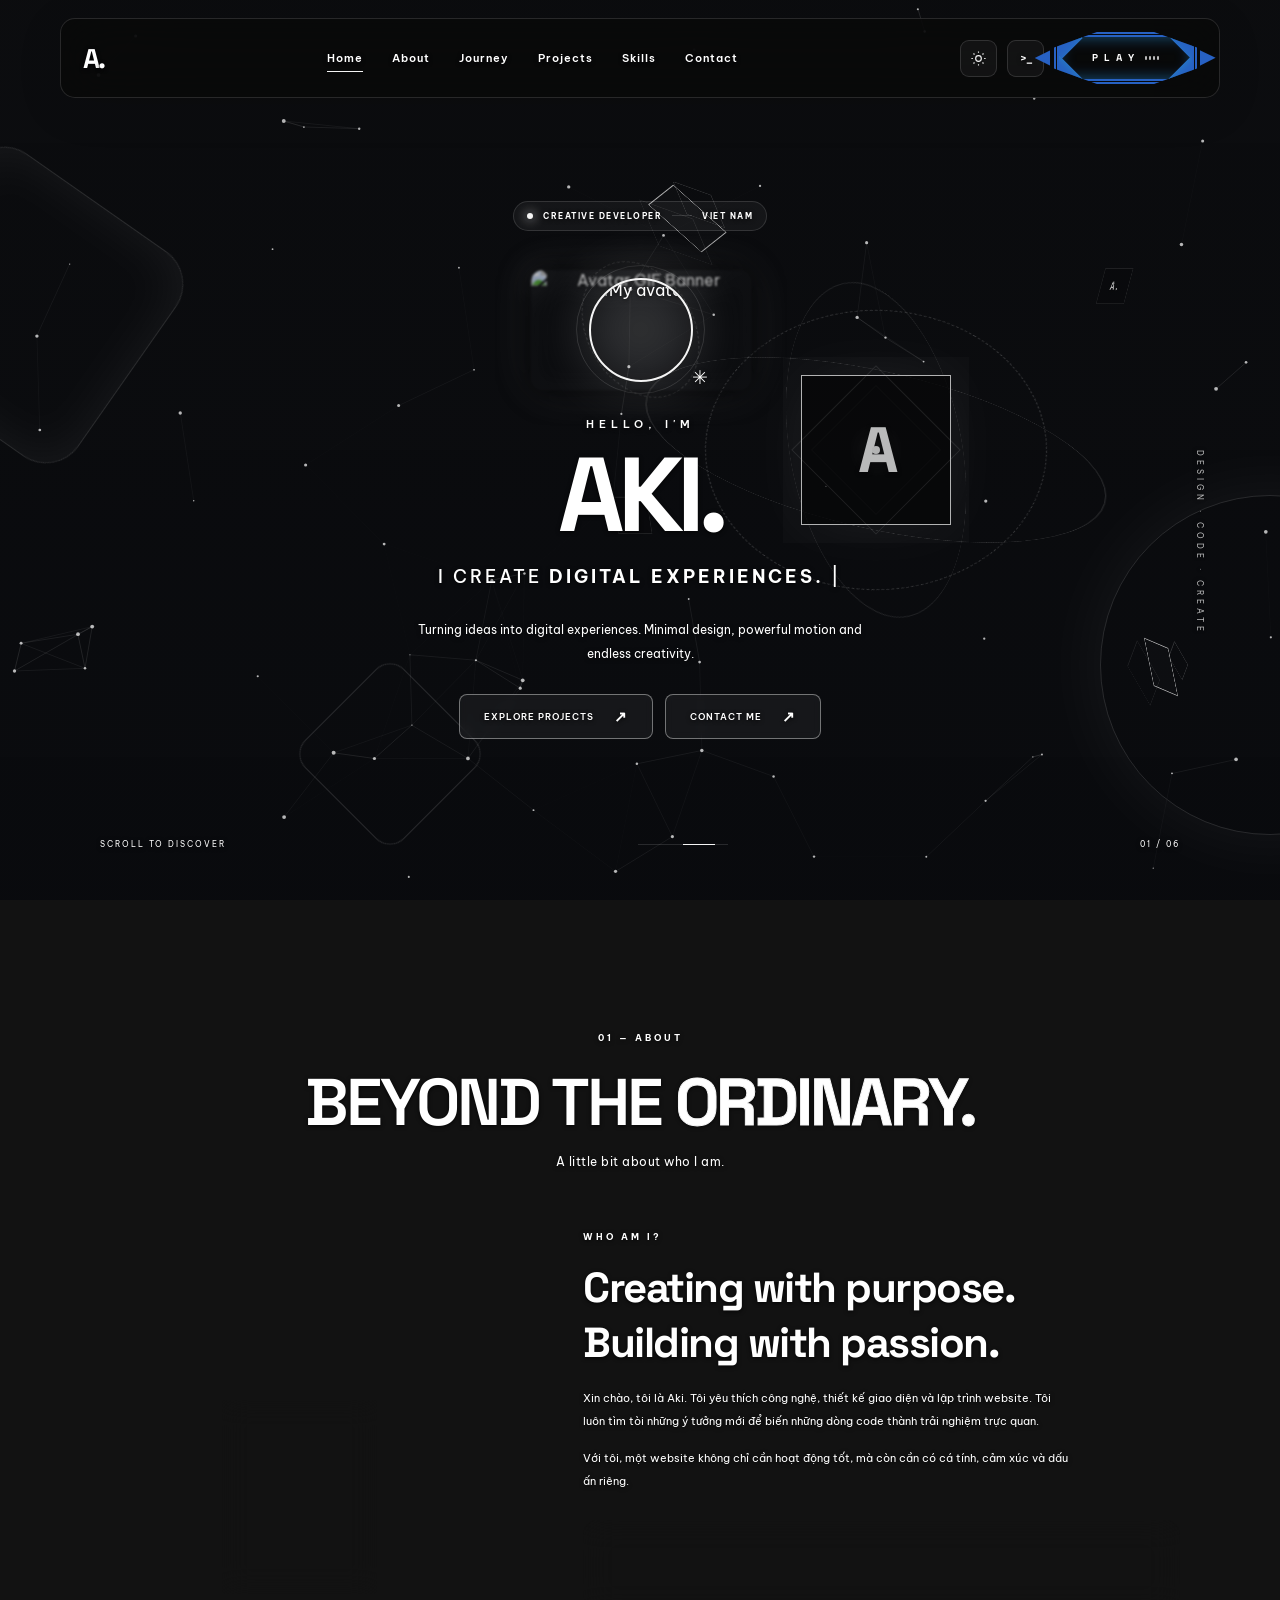
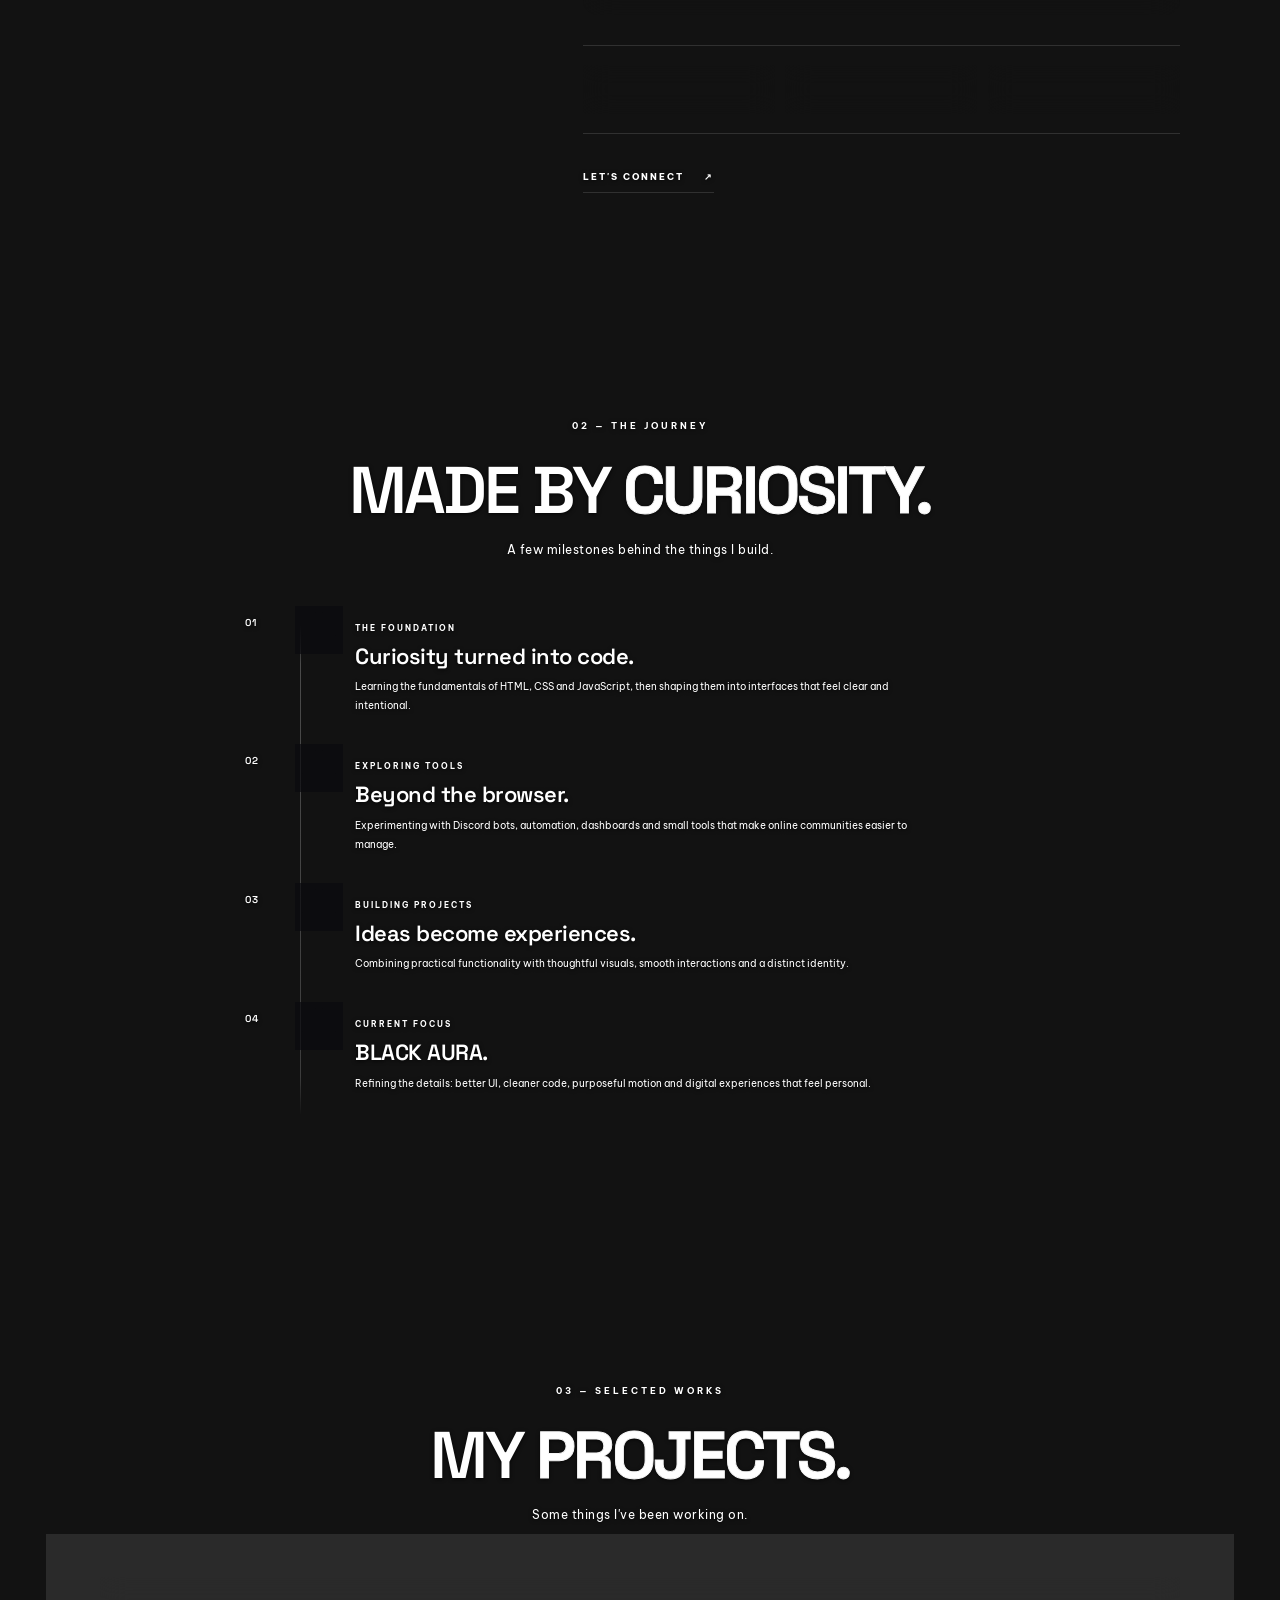
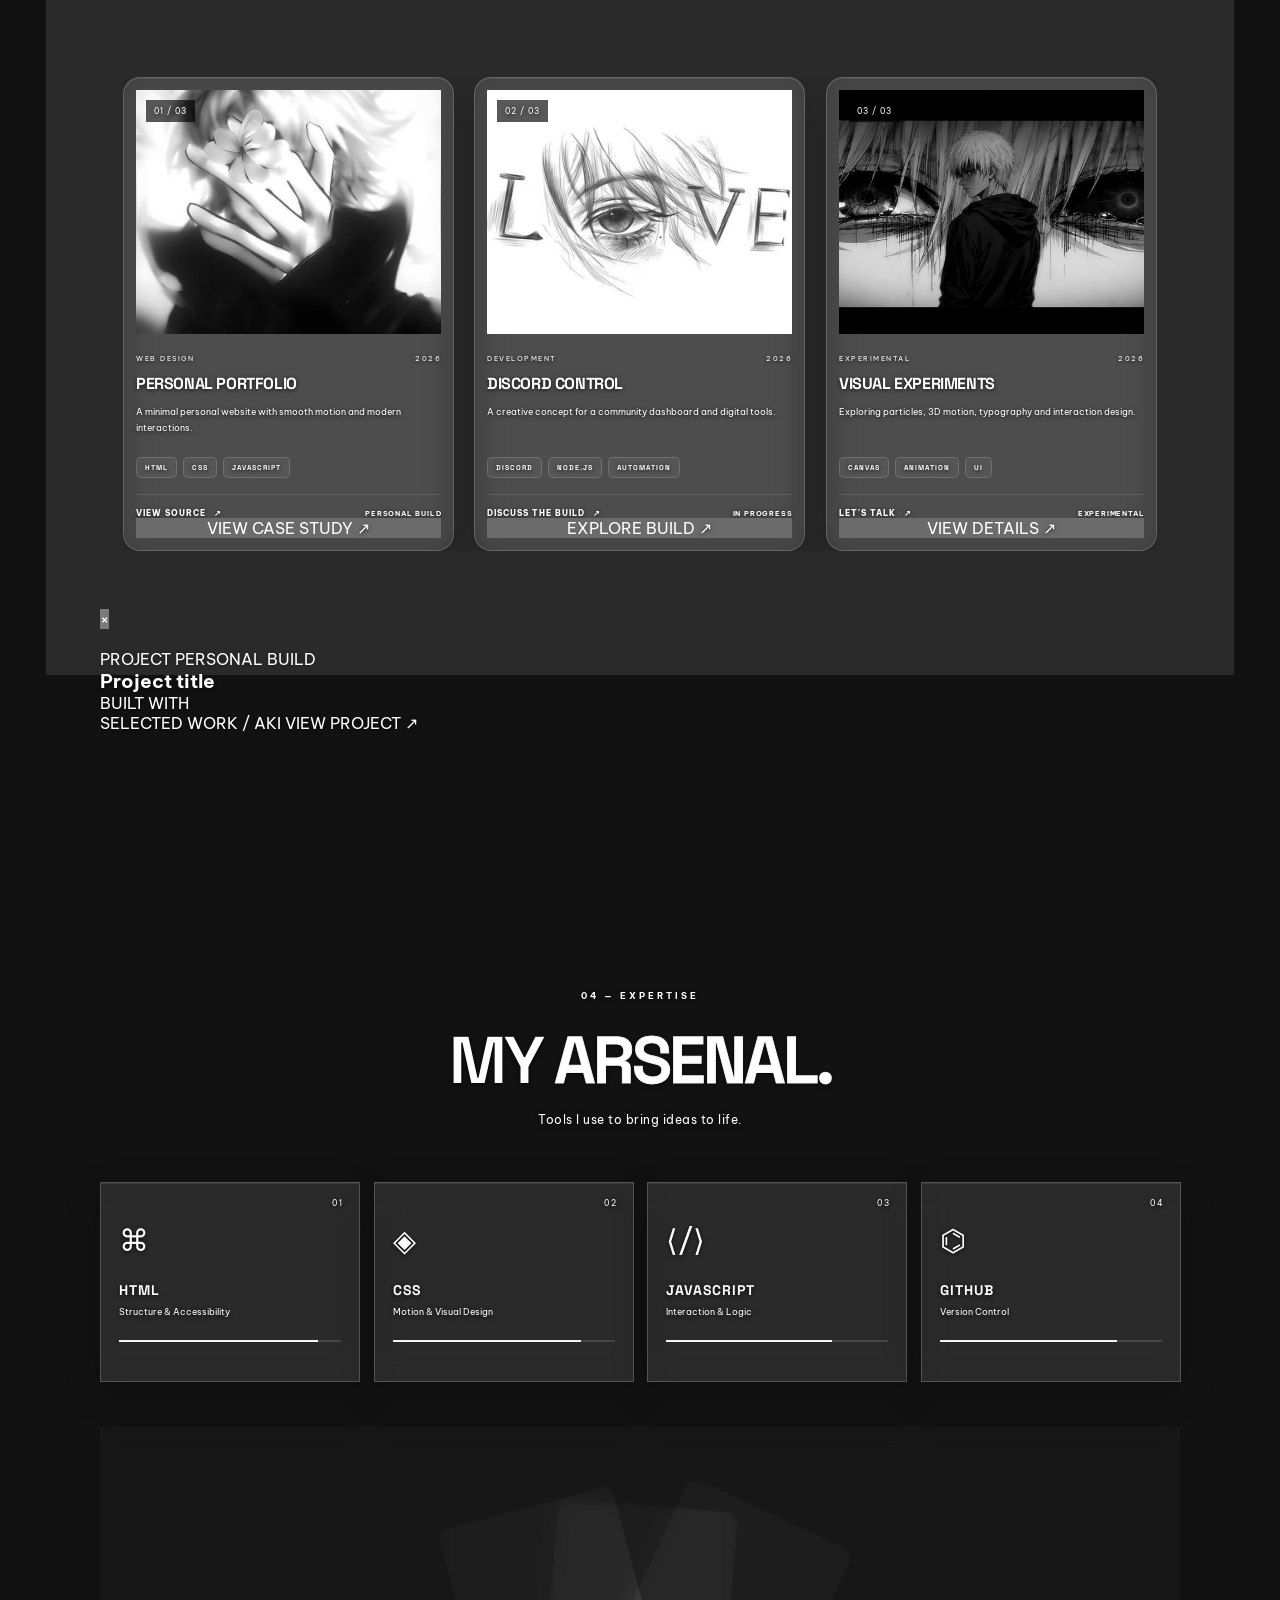
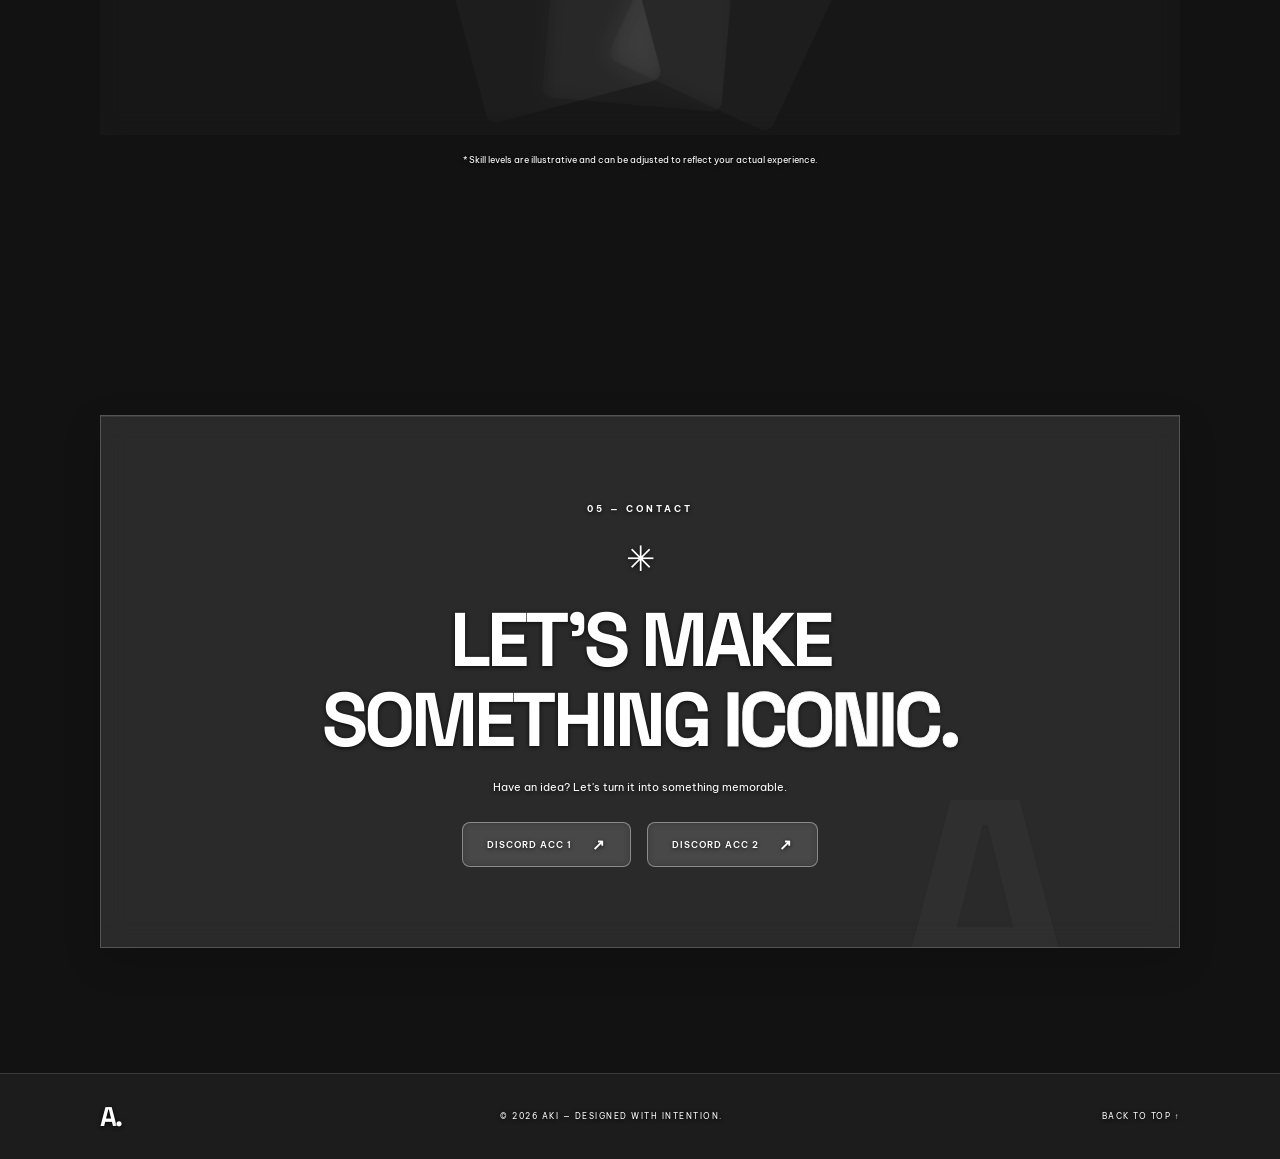
==== commit af190851: "Upgrade projects with filters and interactive case studies" ====
--- a/index.html
+++ b/index.html
@@ -12,6 +12,7 @@
   <link rel="stylesheet" href="style.css">
 </head>
 <body>
+  <div class="scroll-progress" id="scrollProgress" aria-hidden="true"><span id="scrollProgressFill"></span></div>
   <div class="preloader" id="preloader" aria-hidden="true">
     <div class="preloader-inner">
       <div class="preloader-logo">A<span>.</span></div>
@@ -91,8 +92,8 @@
           <div class="avatar-orbit orbit-one"></div>
           <div class="avatar-orbit orbit-two"></div>
           <div class="avatar-halo"></div>
-          <img src="https://i.pinimg.com/originals/2c/e0/8d/2ce08d8da656121df3fc08af243b02e7.gif" alt="Avatar GIF Banner" class="avatar-gif-banner">
-          <img src="https://i.pinimg.com/736x/28/79/28/2879281a23c79733c8b3a2a41b0110c7.jpg" alt="My avatar" class="hero-avatar">
+          <img src="https://i.pinimg.com/originals/2c/e0/8d/2ce08d8da656121df3fc08af243b02e7.gif" alt="Avatar GIF Banner" class="avatar-gif-banner" loading="eager" decoding="async">
+          <img src="https://i.pinimg.com/736x/28/79/28/2879281a23c79733c8b3a2a41b0110c7.jpg" alt="My avatar" class="hero-avatar" loading="eager" decoding="async" fetchpriority="high">
           <span class="avatar-mark">✳</span>
         </div>
 
@@ -152,7 +153,7 @@
       <div class="about-layout">
         <div class="about-image-wrap reveal tilt-effect">
           <div class="about-image-frame">
-            <img src="https://i.pinimg.com/736x/28/79/28/2879281a23c79733c8b3a2a41b0110c7.jpg" alt="Profile portrait">
+            <img src="https://i.pinimg.com/736x/28/79/28/2879281a23c79733c8b3a2a41b0110c7.jpg" alt="Profile portrait" loading="lazy" decoding="async">
             <span class="image-corner corner-tl"></span>
             <span class="image-corner corner-tr"></span>
             <span class="image-corner corner-bl"></span>
@@ -271,9 +272,17 @@
           </div>
         </div>
 
+        <div class="project-filter-bar" role="group" aria-label="Filter projects">
+          <button class="project-filter active" type="button" data-project-filter="all" aria-pressed="true">ALL WORKS <span>03</span></button>
+          <button class="project-filter" type="button" data-project-filter="web" aria-pressed="false">WEB</button>
+          <button class="project-filter" type="button" data-project-filter="development" aria-pressed="false">DEVELOPMENT</button>
+          <button class="project-filter" type="button" data-project-filter="creative" aria-pressed="false">EXPERIMENTAL</button>
+          <span class="project-filter-count" id="projectFilterCount">SHOWING 3 PROJECTS</span>
+        </div>
+
         <div class="carousel-viewport" id="carouselViewport">
           <div class="carousel-track" id="carouselTrack">
-            <article class="project-card tilt-effect shine-sweep">
+            <article class="project-card tilt-effect shine-sweep" data-category="web">
               <div class="project-image">
                 <img src="https://i.pinimg.com/736x/e2/5a/af/e25aaf29ef9d1f5cb5a122c240d75e28.jpg" data-project-fallback="assets/project1.jpg" alt="Portfolio website project" loading="lazy" decoding="async">
                 <span class="project-count">01 / 03</span>
@@ -287,9 +296,10 @@
               <p>A minimal personal website with smooth motion and modern interactions.</p>
               <div class="project-tags"><span>HTML</span><span>CSS</span><span>JAVASCRIPT</span></div>
               <div class="project-footer"><a href="https://github.com/bellnoridomi-sys/profile" target="_blank" rel="noopener noreferrer">VIEW SOURCE <span>↗</span></a><span class="project-status">PERSONAL BUILD</span></div>
+              <button class="project-details-button" type="button" data-project-open>VIEW CASE STUDY <span>↗</span></button>
             </article>
 
-            <article class="project-card tilt-effect shine-sweep">
+            <article class="project-card tilt-effect shine-sweep" data-category="development">
               <div class="project-image">
                 <img src="https://i.pinimg.com/736x/59/63/e6/5963e68e1f923815d88b06c555e62a19.jpg" data-project-fallback="assets/project2.jpg" alt="Discord project" loading="lazy" decoding="async">
                 <span class="project-count">02 / 03</span>
@@ -303,11 +313,12 @@
               <p>A creative concept for a community dashboard and digital tools.</p>
               <div class="project-tags"><span>DISCORD</span><span>NODE.JS</span><span>AUTOMATION</span></div>
               <div class="project-footer"><a href="#contact">DISCUSS THE BUILD <span>↗</span></a><span class="project-status">IN PROGRESS</span></div>
+              <button class="project-details-button" type="button" data-project-open>EXPLORE BUILD <span>↗</span></button>
             </article>
 
-            <article class="project-card tilt-effect shine-sweep">
+            <article class="project-card tilt-effect shine-sweep" data-category="creative">
               <div class="project-image">
-                <img src="assets/project3.jpg" alt="Creative project">
+                <img src="assets/project3.jpg" alt="Creative project" loading="lazy" decoding="async">
                 <span class="project-count">03 / 03</span>
                 <span class="project-arrow">↗</span>
               </div>
@@ -319,6 +330,7 @@
               <p>Exploring particles, 3D motion, typography and interaction design.</p>
               <div class="project-tags"><span>CANVAS</span><span>ANIMATION</span><span>UI</span></div>
               <div class="project-footer"><a href="#contact">LET'S TALK <span>↗</span></a><span class="project-status">EXPERIMENTAL</span></div>
+              <button class="project-details-button" type="button" data-project-open>VIEW DETAILS <span>↗</span></button>
             </article>
           </div>
         </div>
@@ -328,8 +340,30 @@
           <div class="carousel-progress">
             <span id="carouselProgress"></span>
           </div>
-          <span>03</span>
-        </div>
+          <span id="carouselTotal">03</span>
+        </div>
+      </div>
+
+      <div class="project-modal" id="projectModal" aria-hidden="true">
+        <div class="project-modal-backdrop" data-project-close></div>
+        <section class="project-modal-panel" role="dialog" aria-modal="true" aria-labelledby="projectModalTitle">
+          <button class="project-modal-close" id="projectModalClose" type="button" aria-label="Close project details">×</button>
+          <div class="project-modal-image"><img id="projectModalImage" src="" alt=""></div>
+          <div class="project-modal-body">
+            <div class="project-modal-meta">
+              <span id="projectModalType">PROJECT</span>
+              <span id="projectModalStatus">PERSONAL BUILD</span>
+            </div>
+            <h3 id="projectModalTitle">Project title</h3>
+            <p id="projectModalDescription"></p>
+            <span class="project-modal-label">BUILT WITH</span>
+            <div class="project-modal-tags" id="projectModalTags"></div>
+            <div class="project-modal-footer">
+              <span>SELECTED WORK / AKI</span>
+              <a id="projectModalAction" href="#contact">VIEW PROJECT <span>↗</span></a>
+            </div>
+          </div>
+        </section>
       </div>
     </section>
 
--- a/style.css
+++ b/style.css
@@ -2705,3 +2705,256 @@
     height: 34px;
   }
 }
+
+
+/* From Uiverse.io by Navarog21 - https://uiverse.io/Navarog21/ordinary-rat-19
+   MIT License, Copyright (c) Navarog21 (Arkiweez) */
+.aki-uiverse-play {
+  position: relative;
+  display: inline-flex;
+  align-items: center;
+  justify-content: center;
+  gap: 9px;
+  width: 11em;
+  height: 4em;
+  padding: 0 14px;
+  outline: none;
+  border: none;
+  background: transparent;
+  color: #ddebf0 !important;
+  font-size: 13px;
+  font-weight: bold;
+  cursor: pointer;
+  isolation: isolate;
+}
+.aki-play-label {
+  position: relative;
+  z-index: 2;
+  color: inherit !important;
+  font: 700 10px/1 "Space Grotesk", sans-serif;
+  letter-spacing: .18em;
+  text-shadow: none !important;
+  white-space: nowrap;
+}
+.aki-uiverse-play .music-bars {
+  position: relative;
+  z-index: 2;
+  height: 13px;
+  gap: 2px;
+  opacity: .72;
+}
+.aki-uiverse-play .music-bars i {
+  width: 2px;
+  height: 4px;
+  border-radius: 5px;
+  background: currentColor;
+}
+.aki-uiverse-play.playing .music-bars i {
+  animation: musicPulse .55s ease-in-out infinite alternate;
+}
+.aki-uiverse-play .music-bars i:nth-child(2) { animation-delay: .15s; }
+.aki-uiverse-play .music-bars i:nth-child(3) { animation-delay: .3s; }
+.aki-uiverse-play .music-bars i:nth-child(4) { animation-delay: .1s; }
+
+#aki-play-clip {
+  --aki-clip-color: #2761c3;
+  position: absolute;
+  inset: 0;
+  z-index: 1;
+  overflow: hidden;
+  width: 100%;
+  height: 100%;
+  border: 5px double var(--aki-clip-color);
+  box-shadow: inset 0 0 15px #195480;
+  clip-path: polygon(30% 0%,70% 0%,100% 30%,100% 70%,70% 100%,30% 100%,0% 70%,0% 30%);
+  -webkit-clip-path: polygon(30% 0%,70% 0%,100% 30%,100% 70%,70% 100%,30% 100%,0% 70%,0% 30%);
+  transition: box-shadow .2s ease, border-color .2s ease;
+  pointer-events: none;
+}
+.aki-play-arrow {
+  position: absolute;
+  z-index: 2;
+  top: 35%;
+  width: 11%;
+  height: 30%;
+  background: #2761c3;
+  transition: .2s;
+  pointer-events: none;
+}
+.aki-right-arrow {
+  left: 102%;
+  clip-path: polygon(100% 49%,0 0,0 100%);
+  -webkit-clip-path: polygon(100% 49%,0 0,0 100%);
+}
+.aki-left-arrow {
+  left: -13.5%;
+  clip-path: polygon(100% 0,100% 100%,0 50%);
+  -webkit-clip-path: polygon(100% 0,100% 100%,0 50%);
+}
+.aki-play-corner {
+  position: absolute;
+  width: 4em;
+  height: 4em;
+  background: #2761c3;
+  box-shadow: inset 1px 1px 8px #2781c3;
+  transform: scale(1) rotate(45deg);
+  transition: .2s;
+}
+#aki-right-top { top: -1.98em; left: 91%; }
+#aki-left-top { top: -1.96em; left: -3em; }
+#aki-left-bottom { top: 2.10em; left: -2.15em; }
+#aki-right-bottom { top: 45%; left: 88%; }
+.aki-uiverse-play:hover .aki-right-arrow {
+  background: #27c39f;
+  left: -15%;
+  animation: aki-right-arrow8 .6s ease-in-out both infinite alternate;
+}
+.aki-uiverse-play:hover .aki-left-arrow {
+  background: #27c39f;
+  left: 103%;
+  animation: aki-left-arrow8 .6s ease-in-out both infinite alternate;
+}
+.aki-uiverse-play:hover #aki-left-top {
+  animation: aki-change-color8 .1s ease-in-out .05s both, aki-light-effect8 .2s linear .4s both;
+}
+.aki-uiverse-play:hover #aki-right-top {
+  animation: aki-change-color8 .1s ease-in-out .15s both, aki-light-effect8 .2s linear .4s both;
+}
+.aki-uiverse-play:hover #aki-right-bottom {
+  animation: aki-change-color8 .1s ease-in-out .25s both, aki-light-effect8 .2s linear .4s both;
+}
+.aki-uiverse-play:hover #aki-left-bottom {
+  animation: aki-change-color8 .1s ease-in-out .35s both, aki-light-effect8 .2s linear .4s both;
+}
+.aki-uiverse-play:hover .aki-play-corner {
+  transform: scale(1.25) rotate(45deg);
+}
+.aki-uiverse-play:hover #aki-play-clip {
+  animation: aki-green-light8 .2s ease-in-out .55s both;
+  --aki-clip-color: #27c39f;
+}
+@keyframes aki-change-color8 {
+  from { background-color: #2781c3; }
+  to { background-color: #27c39f; }
+}
+@keyframes aki-light-effect8 {
+  from { box-shadow: 1px 1px 5px #27c39f; }
+  to { box-shadow: 0 0 2px #27c39f; }
+}
+@keyframes aki-green-light8 {
+  to { box-shadow: inset 0 0 32px #27c39f; }
+}
+@keyframes aki-left-arrow8 {
+  from { transform: translateX(0); }
+  to { transform: translateX(10px); }
+}
+@keyframes aki-right-arrow8 {
+  from { transform: translateX(0); }
+  to { transform: translateX(-10px); }
+}
+.aki-uiverse-play:focus-visible {
+  outline: 2px solid rgba(255,255,255,.8);
+  outline-offset: 5px;
+}
+.aki-uiverse-play:active { transform: scale(.97); }
+
+/* From Uiverse.io by codebykay101 - https://uiverse.io/codebykay101/ugly-lion-23
+   MIT License, Copyright (c) codebykay101 (CodeByKay) */
+.aki-glass-showcase {
+  margin: 46px auto 8px;
+  padding: 22px 16px 18px;
+  border: 1px solid rgba(255,255,255,.10);
+  border-radius: 18px;
+  background: rgba(255,255,255,.025);
+  -webkit-backdrop-filter: blur(10px);
+  backdrop-filter: blur(10px);
+  text-align: center;
+}
+.aki-glass-intro .eyebrow {
+  display: inline-block;
+  color: rgba(255,255,255,.5) !important;
+  font-size: 8px;
+  letter-spacing: 2px;
+}
+.aki-glass-intro p {
+  margin-top: 8px;
+  color: rgba(255,255,255,.62) !important;
+  font: 600 9px/1.6 "Space Grotesk", sans-serif;
+  letter-spacing: 1.2px;
+}
+.aki-glass-container {
+  position: relative;
+  display: flex;
+  justify-content: center;
+  align-items: center;
+  min-height: 220px;
+  margin: 2px auto 0;
+}
+.aki-glass-container .aki-glass-card {
+  position: relative;
+  display: flex;
+  justify-content: center;
+  align-items: center;
+  width: 180px;
+  height: 200px;
+  margin: 0 -45px;
+  border: 1px solid rgba(255,255,255,.1);
+  border-radius: 10px;
+  background: linear-gradient(rgba(255,255,255,.13), transparent);
+  box-shadow: 0 25px 25px rgba(0,0,0,.25);
+  -webkit-backdrop-filter: blur(10px);
+  backdrop-filter: blur(10px);
+  transform: rotate(calc(var(--r) * 1deg));
+  transition: transform .5s ease, margin .5s ease, background .5s ease;
+  cursor: default;
+}
+.aki-glass-container .aki-glass-card::before {
+  content: attr(data-text);
+  position: absolute;
+  bottom: 0;
+  display: flex;
+  justify-content: center;
+  align-items: center;
+  width: 100%;
+  height: 40px;
+  background: rgba(255,255,255,.05);
+  color: #fff;
+  font: 600 10px "Space Grotesk", sans-serif;
+  letter-spacing: 1.6px;
+}
+.aki-glass-container .aki-glass-card svg {
+  width: 1em;
+  height: 1em;
+  font-size: 2.5em;
+  fill: #fff;
+  filter: drop-shadow(0 4px 14px rgba(255,255,255,.12));
+}
+.aki-glass-container:hover .aki-glass-card {
+  margin: 0 10px;
+  transform: rotate(0deg);
+  background: linear-gradient(rgba(255,255,255,.17), rgba(255,255,255,.015));
+}
+.aki-glass-container .aki-glass-card:nth-child(1) { z-index: 3; }
+.aki-glass-container .aki-glass-card:nth-child(2) { z-index: 2; }
+.aki-glass-container .aki-glass-card:nth-child(3) { z-index: 1; }
+
+@media (max-width: 850px) {
+  .aki-uiverse-play { width: 9.5em; height: 3.7em; font-size: 12px; }
+  .aki-glass-container { min-height: 190px; }
+  .aki-glass-container .aki-glass-card { width: 155px; height: 175px; margin: 0 -39px; }
+  .aki-glass-container:hover .aki-glass-card { margin: 0 7px; }
+}
+@media (max-width: 600px) {
+  .aki-uiverse-play { width: 7.2em; height: 3.2em; padding: 0 8px; font-size: 10px; gap: 6px; }
+  .aki-play-label { font-size: 8px; letter-spacing: .12em; }
+  .aki-uiverse-play .music-bars { display: none; }
+  .aki-play-corner { width: 3em; height: 3em; }
+  #aki-right-top { top: -1.45em; left: 91%; }
+  #aki-left-top { top: -1.45em; left: -2.2em; }
+  #aki-left-bottom { top: 1.65em; left: -1.75em; }
+  #aki-right-bottom { top: 45%; left: 88%; }
+  .aki-glass-showcase { padding: 18px 5px 12px; overflow: hidden; }
+  .aki-glass-container { min-height: 160px; transform: scale(.78); margin: -12px auto; }
+  .aki-glass-container .aki-glass-card { width: 132px; height: 152px; margin: 0 -34px; }
+  .aki-glass-container:hover .aki-glass-card { margin: 0 4px; }
+}
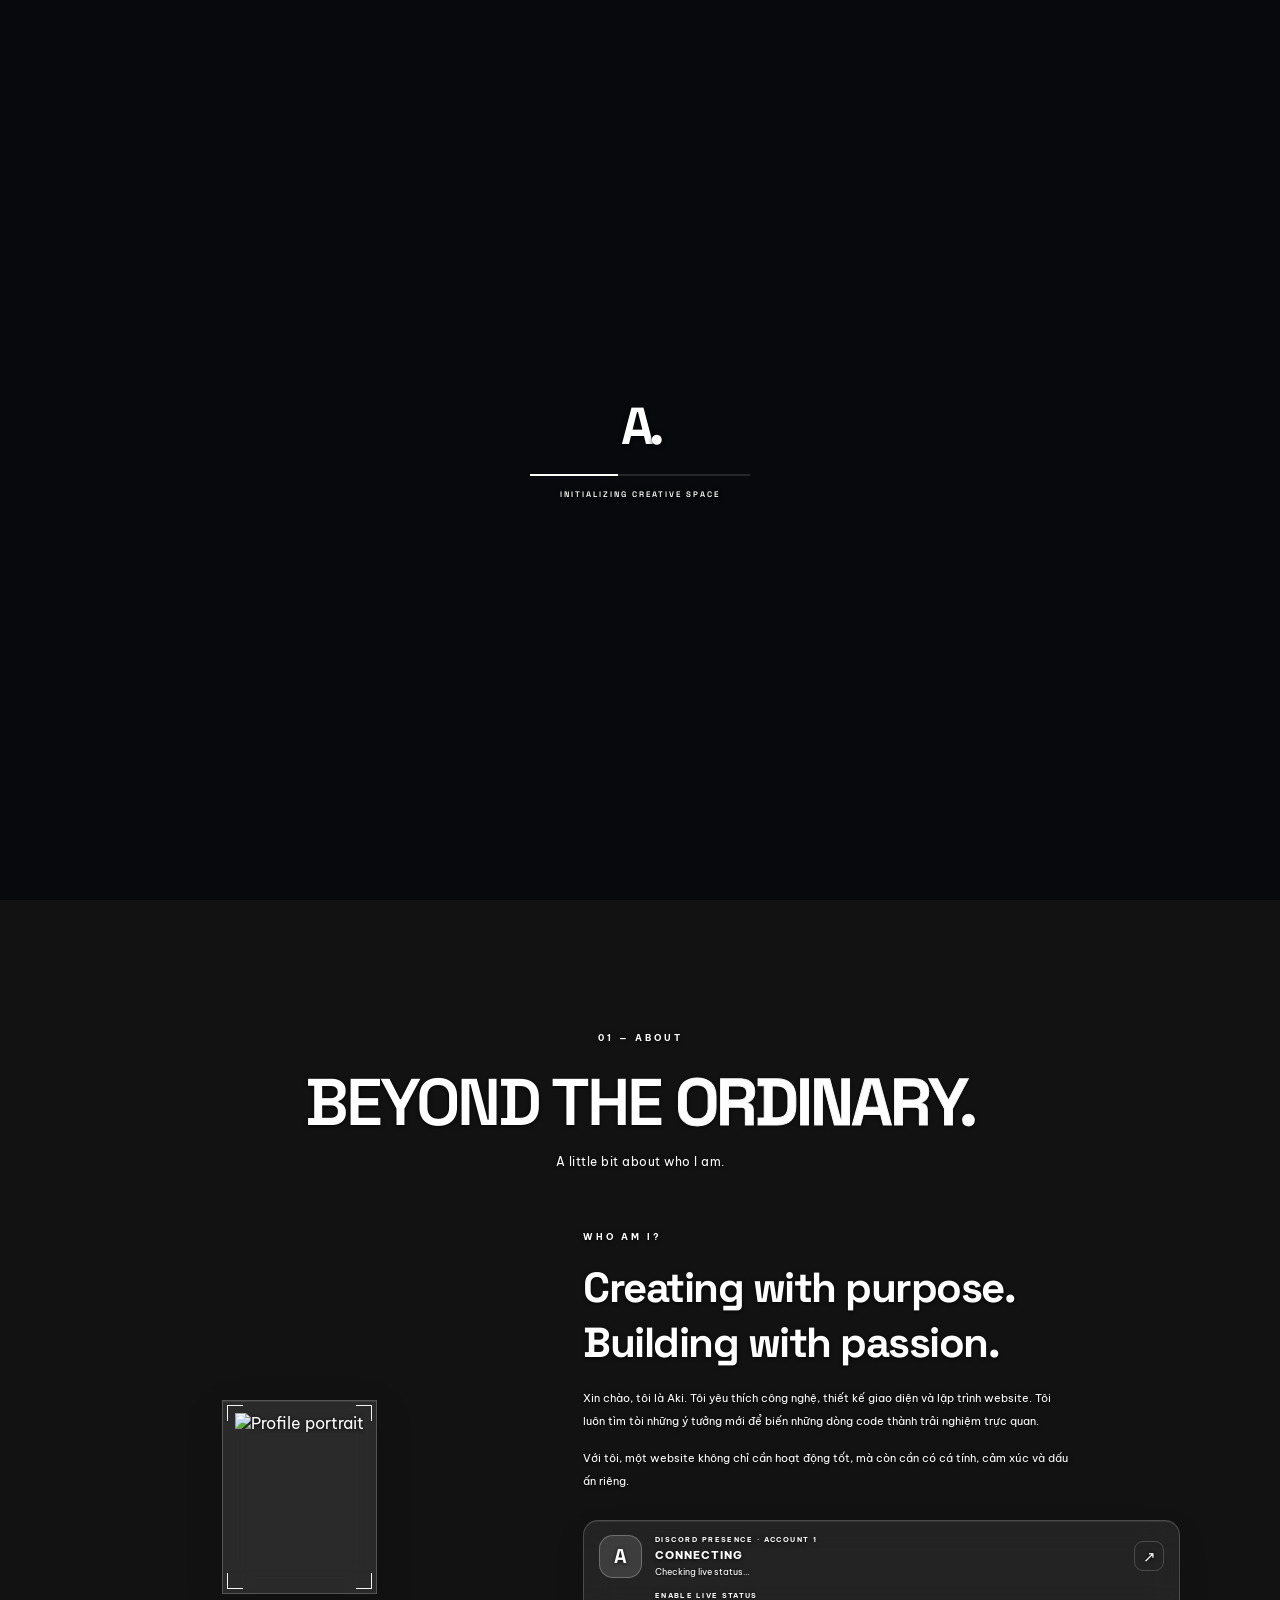
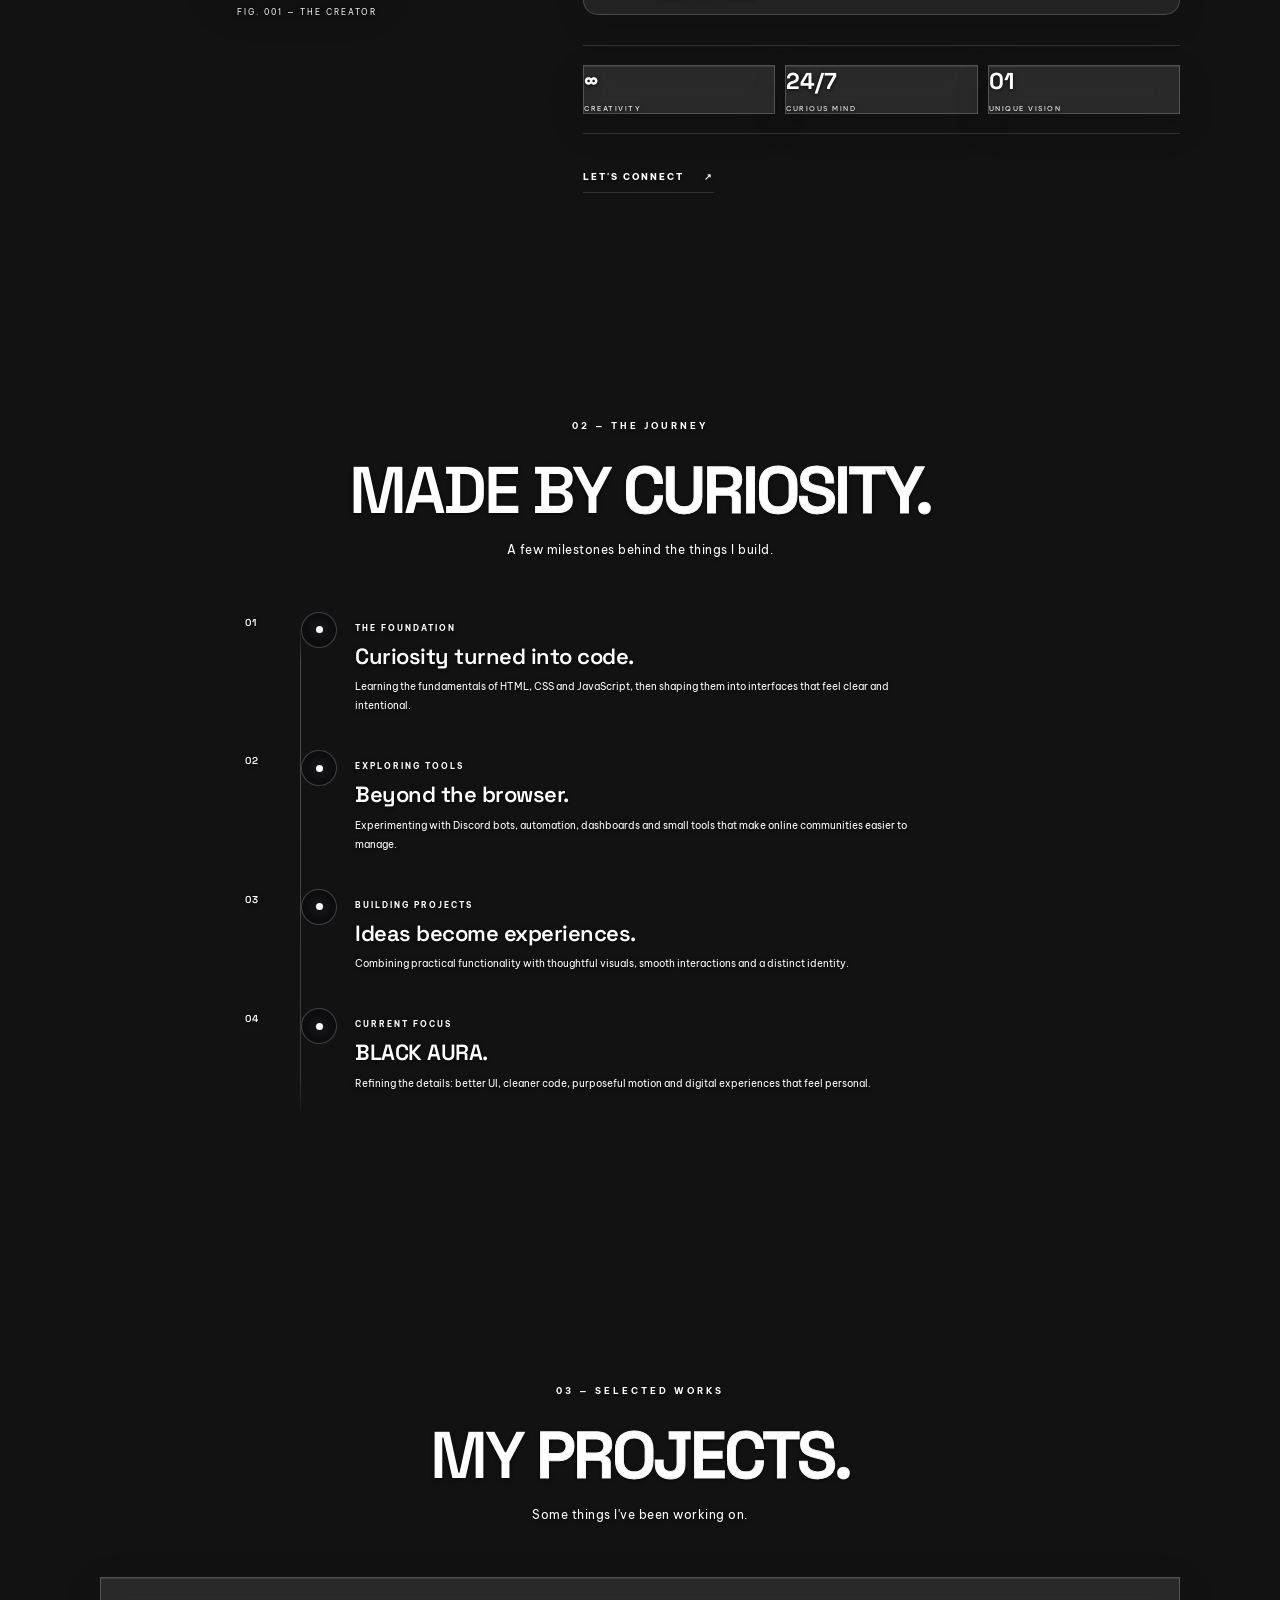
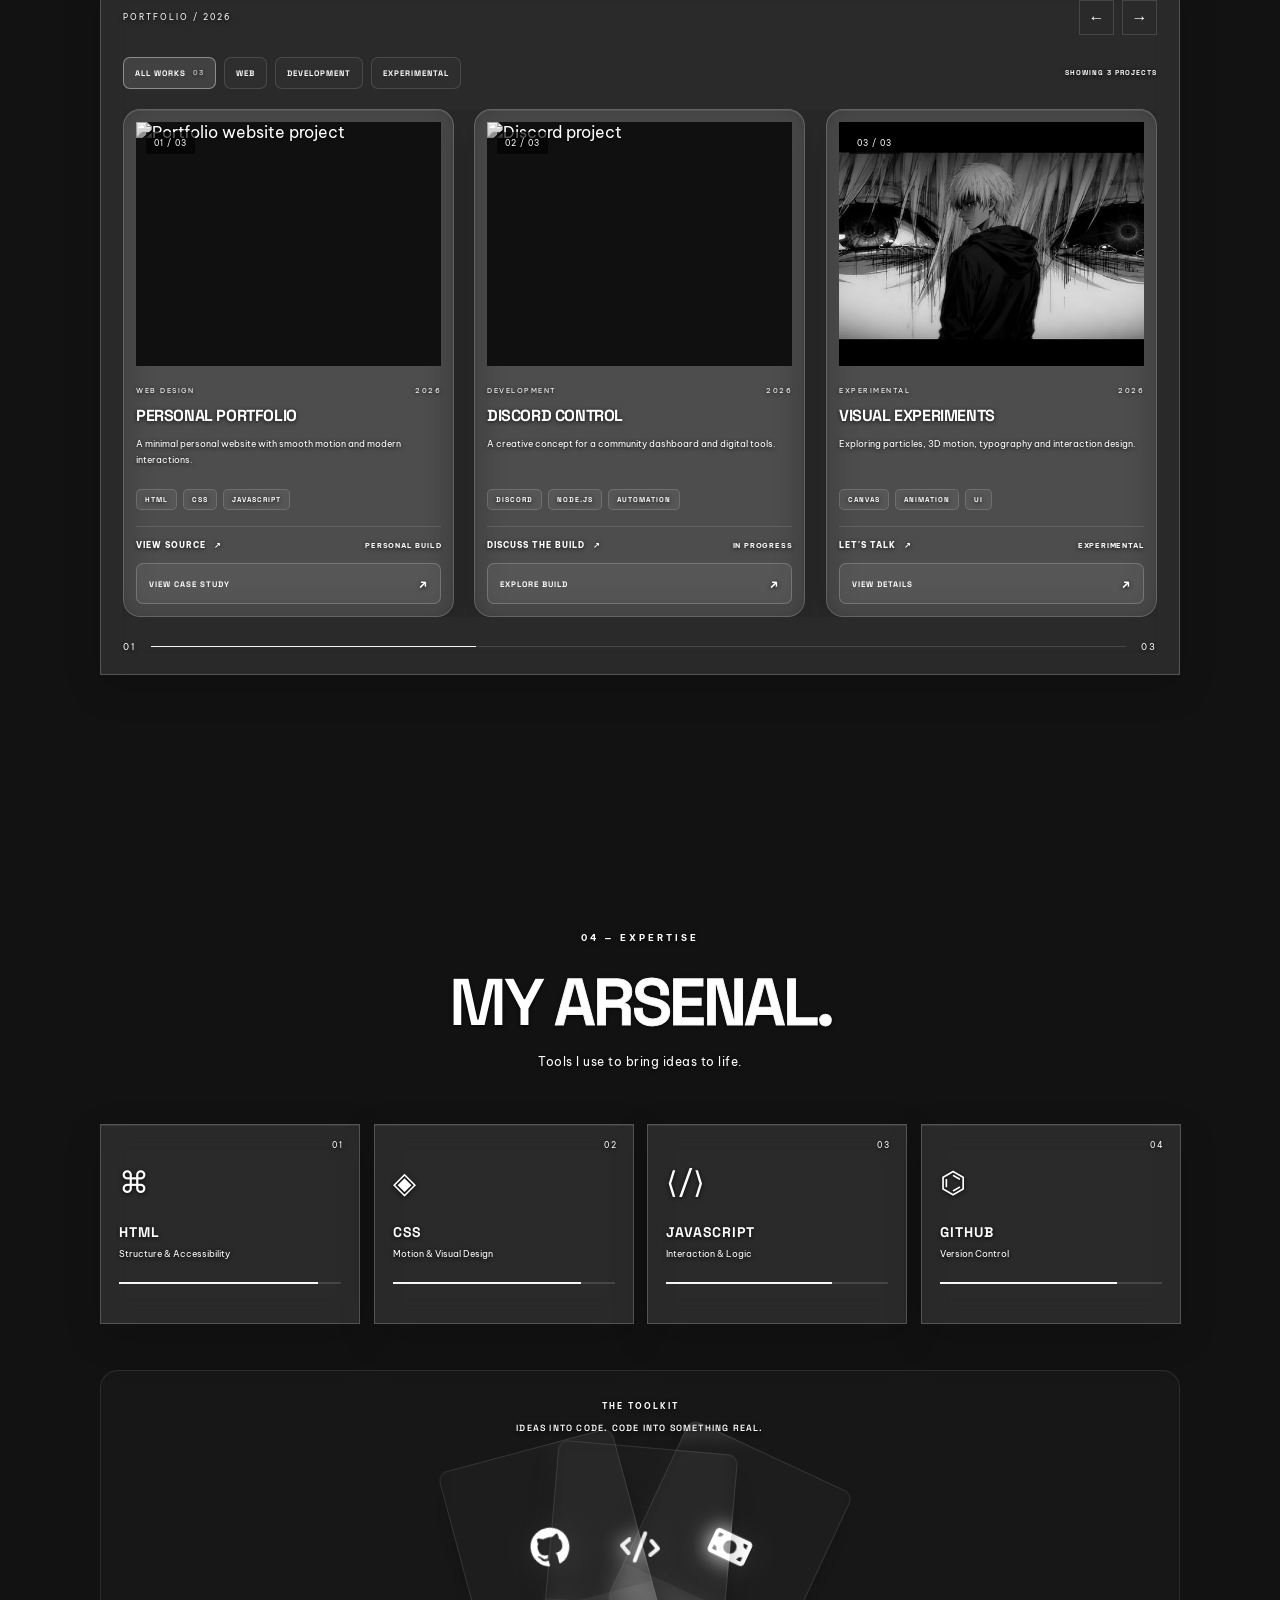
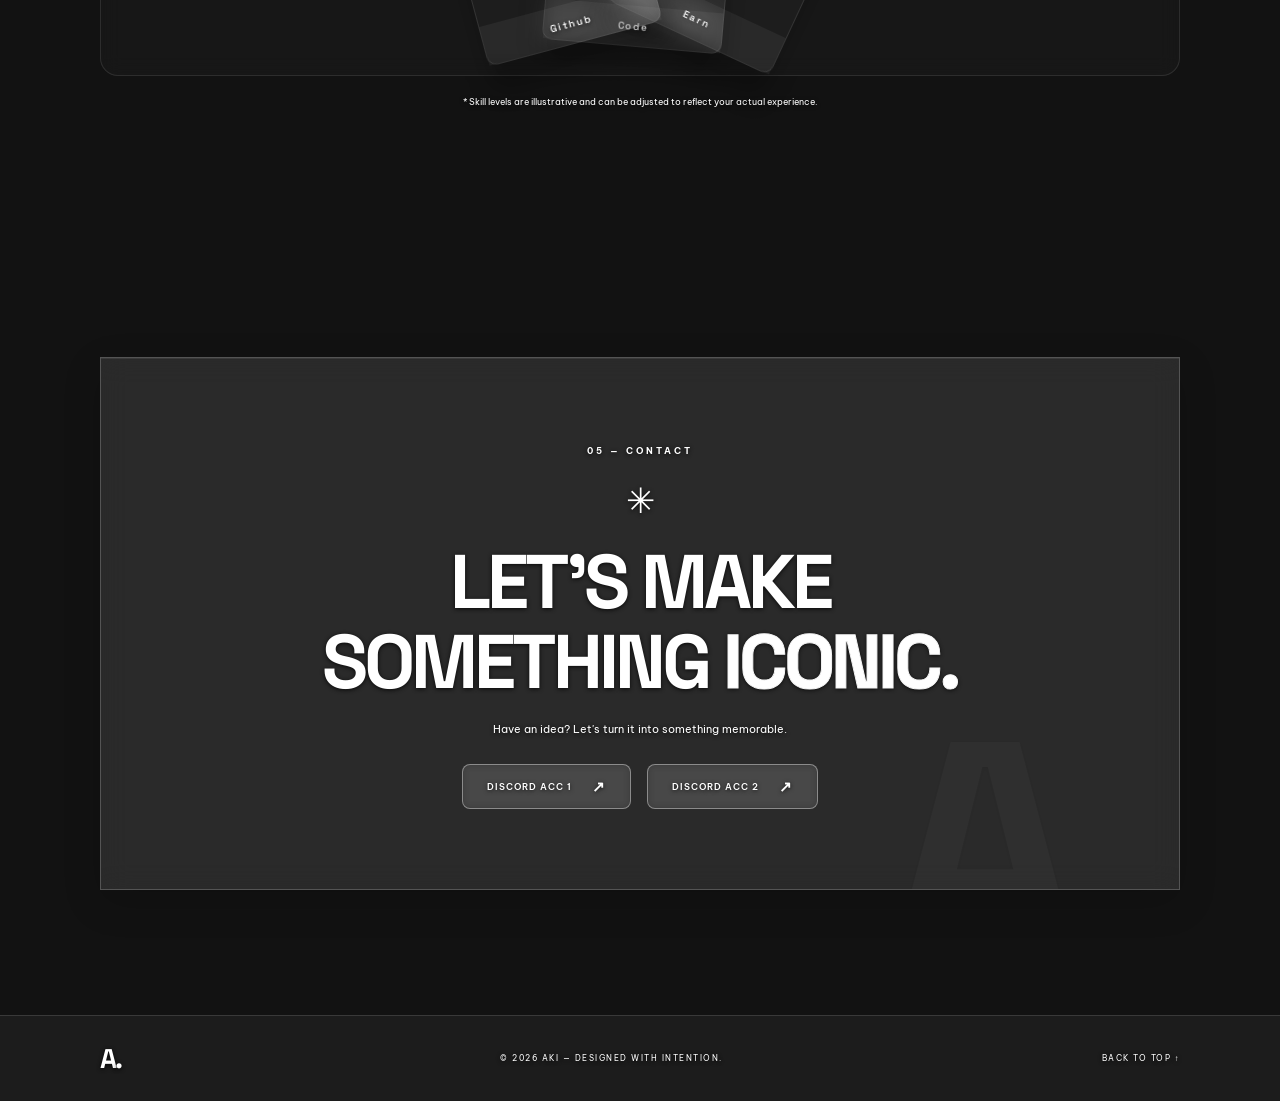
==== commit 0bd552f8: "Add preloader recovery if application startup fails" ====
--- a/index.html
+++ b/index.html
@@ -507,5 +507,16 @@
   </div>
 
   <script src="script.js"></script>
+  <script>
+    window.setTimeout(function () {
+      if (document.documentElement.dataset.appReady === "true") return;
+      var loader = document.getElementById("preloader");
+      if (loader) loader.remove();
+      document.querySelectorAll(".reveal:not(.show)").forEach(function (element) {
+        element.classList.add("show");
+      });
+      document.documentElement.classList.add("app-fallback");
+    }, 4000);
+  </script>
 </body>
 </html>
--- a/style.css
+++ b/style.css
@@ -2958,3 +2958,286 @@
   .aki-glass-container .aki-glass-card { width: 132px; height: 152px; margin: 0 -34px; }
   .aki-glass-container:hover .aki-glass-card { margin: 0 4px; }
 }
+
+
+/* =========================================================
+   BLACK AURA 3.0 — PROJECT CASE STUDIES + RESPONSIVE POLISH
+   ========================================================= */
+.scroll-progress {
+  position: fixed;
+  top: 0;
+  left: 0;
+  z-index: 1200;
+  width: 100%;
+  height: 2px;
+  pointer-events: none;
+  background: rgba(255,255,255,.07);
+}
+.scroll-progress span {
+  display: block;
+  width: 0;
+  height: 100%;
+  background: rgba(255,255,255,.88);
+  box-shadow: 0 0 9px rgba(255,255,255,.22);
+  transform-origin: left;
+}
+.project-filter-bar {
+  display: flex;
+  align-items: center;
+  flex-wrap: wrap;
+  gap: 8px;
+  margin: 0 0 20px;
+}
+.project-filter {
+  display: inline-flex;
+  align-items: center;
+  gap: 7px;
+  min-height: 32px;
+  padding: 0 11px;
+  border: 1px solid rgba(255,255,255,.13);
+  border-radius: 7px;
+  background: rgba(255,255,255,.025);
+  color: rgba(255,255,255,.57) !important;
+  font: 700 8px/1 "Space Grotesk", sans-serif;
+  letter-spacing: 1px;
+  cursor: pointer;
+  transition: color .2s ease, background .2s ease, border-color .2s ease;
+}
+.project-filter span {
+  color: inherit !important;
+  opacity: .62;
+  font-size: 7px;
+}
+.project-filter:hover,
+.project-filter.active {
+  border-color: rgba(255,255,255,.4);
+  background: rgba(255,255,255,.11);
+  color: #fff !important;
+}
+.project-filter-count {
+  margin-left: auto;
+  color: rgba(255,255,255,.34) !important;
+  font: 700 7px "Space Grotesk", sans-serif;
+  letter-spacing: 1px;
+}
+.project-card[hidden] { display: none !important; }
+.carousel-track.is-filtered .project-card {
+  flex-basis: min(100%, 520px);
+}
+.project-details-button {
+  display: flex;
+  align-items: center;
+  justify-content: space-between;
+  width: 100%;
+  margin-top: 13px;
+  padding: 11px 12px;
+  border: 1px solid rgba(255,255,255,.2);
+  border-radius: 7px;
+  background: rgba(255,255,255,.055);
+  color: #fff !important;
+  font: 700 8px "Space Grotesk", sans-serif;
+  letter-spacing: 1px;
+  cursor: pointer;
+  transition: background .2s ease, border-color .2s ease, transform .2s ease;
+}
+.project-details-button span { color: inherit !important; font-size: 13px; }
+.project-details-button:hover {
+  background: rgba(255,255,255,.13);
+  border-color: rgba(255,255,255,.42);
+  transform: translateY(-1px);
+}
+.project-filter:focus-visible,
+.project-details-button:focus-visible,
+.project-modal-close:focus-visible,
+.project-modal-footer a:focus-visible {
+  outline: 2px solid rgba(255,255,255,.8);
+  outline-offset: 3px;
+}
+.project-modal {
+  position: fixed;
+  inset: 0;
+  z-index: 2600;
+  display: none;
+  place-items: center;
+  padding: 22px;
+}
+.project-modal.open { display: grid; }
+.project-modal-backdrop {
+  position: absolute;
+  inset: 0;
+  background: rgba(2,3,6,.76);
+  -webkit-backdrop-filter: blur(13px);
+  backdrop-filter: blur(13px);
+}
+.project-modal-panel {
+  position: relative;
+  z-index: 1;
+  display: grid;
+  grid-template-columns: minmax(0,1.05fr) minmax(0,.95fr);
+  width: min(870px, 100%);
+  max-height: min(680px, calc(100vh - 44px));
+  overflow: auto;
+  border: 1px solid rgba(255,255,255,.2);
+  border-radius: 17px;
+  background: rgba(9,10,14,.97);
+  box-shadow: 0 30px 100px rgba(0,0,0,.5), inset 0 1px 0 rgba(255,255,255,.06);
+  animation: projectModalEnter .22s ease-out both;
+}
+@keyframes projectModalEnter {
+  from { opacity: 0; transform: translateY(9px) scale(.99); }
+  to { opacity: 1; transform: translateY(0) scale(1); }
+}
+.project-modal-close {
+  position: absolute;
+  top: 12px;
+  right: 12px;
+  z-index: 3;
+  display: grid;
+  place-items: center;
+  width: 34px;
+  height: 34px;
+  border: 1px solid rgba(255,255,255,.2);
+  border-radius: 9px;
+  background: rgba(0,0,0,.5);
+  color: #fff !important;
+  font-size: 21px;
+  cursor: pointer;
+}
+.project-modal-image {
+  min-height: 340px;
+  overflow: hidden;
+  background: rgba(255,255,255,.04);
+}
+.project-modal-image img {
+  display: block;
+  width: 100%;
+  height: 100%;
+  min-height: 340px;
+  object-fit: cover;
+}
+.project-modal-body {
+  display: flex;
+  flex-direction: column;
+  align-items: flex-start;
+  padding: 42px 30px 26px;
+}
+.project-modal-meta {
+  display: flex;
+  flex-wrap: wrap;
+  gap: 12px;
+  color: rgba(255,255,255,.44) !important;
+  font: 700 7px "Space Grotesk", sans-serif;
+  letter-spacing: 1.4px;
+}
+.project-modal-body h3 {
+  margin: 17px 0 12px;
+  color: #fff !important;
+  font: 600 clamp(24px,3vw,34px)/1.08 "Space Grotesk",sans-serif;
+  letter-spacing: -1.2px;
+}
+.project-modal-body > p {
+  color: rgba(255,255,255,.65) !important;
+  font-size: 10px;
+  line-height: 2;
+}
+.project-modal-label {
+  margin: 26px 0 10px;
+  color: rgba(255,255,255,.42) !important;
+  font: 700 7px "Space Grotesk",sans-serif;
+  letter-spacing: 1.5px;
+}
+.project-modal-tags {
+  display: flex;
+  flex-wrap: wrap;
+  gap: 7px;
+}
+.project-modal-tags span {
+  padding: 7px 9px;
+  border: 1px solid rgba(255,255,255,.15);
+  border-radius: 6px;
+  background: rgba(255,255,255,.05);
+  color: rgba(255,255,255,.8) !important;
+  font: 700 7px "Space Grotesk",sans-serif;
+  letter-spacing: .8px;
+}
+.project-modal-footer {
+  display: flex;
+  align-items: center;
+  justify-content: space-between;
+  flex-wrap: wrap;
+  gap: 12px;
+  width: 100%;
+  margin-top: auto;
+  padding-top: 24px;
+}
+.project-modal-footer > span {
+  color: rgba(255,255,255,.35) !important;
+  font: 700 7px "Space Grotesk",sans-serif;
+  letter-spacing: 1px;
+}
+.project-modal-footer a {
+  display: inline-flex;
+  align-items: center;
+  gap: 8px;
+  padding: 11px 13px;
+  border: 1px solid rgba(255,255,255,.28);
+  border-radius: 7px;
+  background: rgba(255,255,255,.08);
+  color: #fff !important;
+  font: 700 8px "Space Grotesk",sans-serif;
+  letter-spacing: 1px;
+}
+.project-modal-footer a:hover { background: rgba(255,255,255,.16); }
+body.project-modal-open { overflow: hidden; }
+
+@media (max-width: 760px) {
+  .navbar { gap: 9px; }
+  .menu-btn { display: flex; }
+  .nav-links {
+    position: absolute;
+    display: flex;
+    flex-direction: column;
+    align-items: stretch;
+    gap: 0;
+    top: calc(100% + 8px);
+    left: 0;
+    right: 0;
+    padding: 8px;
+    border: 1px solid var(--line);
+    border-radius: 12px;
+    background: var(--nav);
+    -webkit-backdrop-filter: blur(22px);
+    backdrop-filter: blur(22px);
+    opacity: 0;
+    visibility: hidden;
+    transform: translateY(-8px);
+    transition: opacity .25s ease, transform .25s ease, visibility .25s ease;
+  }
+  .nav-links.open {
+    opacity: 1;
+    visibility: visible;
+    transform: translateY(0);
+  }
+  .nav-link { padding: 12px; font-size: 10px; }
+  .nav-link::after { display: none; }
+}
+@media (min-width: 601px) and (max-width: 760px) {
+  .terminal-trigger { display: flex !important; }
+}
+@media (max-width: 600px) {
+  .project-filter-bar { gap: 6px; }
+  .project-filter { min-height: 30px; padding: 0 8px; font-size: 7px; }
+  .project-filter-count { flex: 0 0 100%; margin: 4px 0 0; }
+  .project-modal { padding: 12px; }
+  .project-modal-panel { grid-template-columns: 1fr; max-height: calc(100vh - 24px); }
+  .project-modal-image, .project-modal-image img { min-height: 190px; max-height: 230px; }
+  .project-modal-body { padding: 22px 18px 18px; }
+  .project-modal-body h3 { margin: 12px 0 9px; }
+  .project-modal-label { margin-top: 18px; }
+  .project-modal-footer { padding-top: 18px; }
+  .project-details-button { min-height: 38px; }
+}
+@media (prefers-reduced-motion: reduce) {
+  .project-modal-panel { animation: none; }
+  .carousel-track { transition: none; }
+}
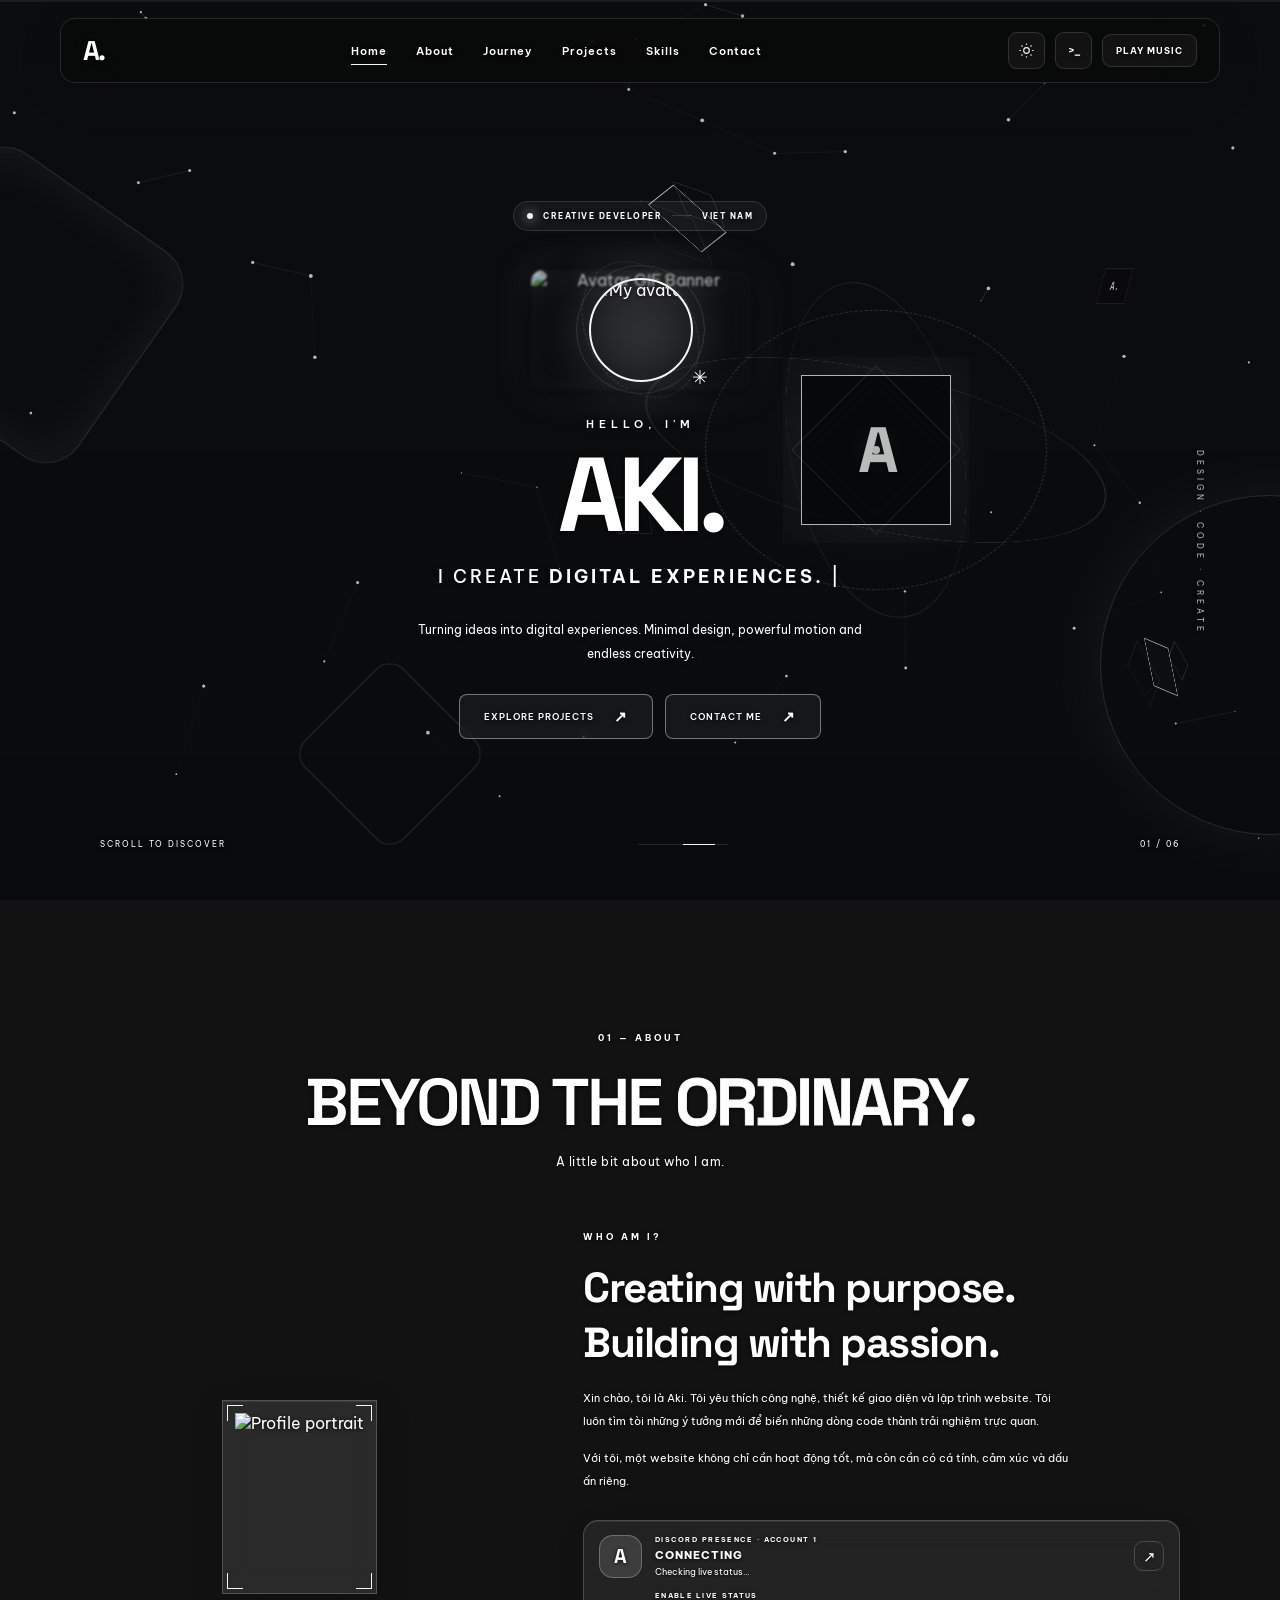
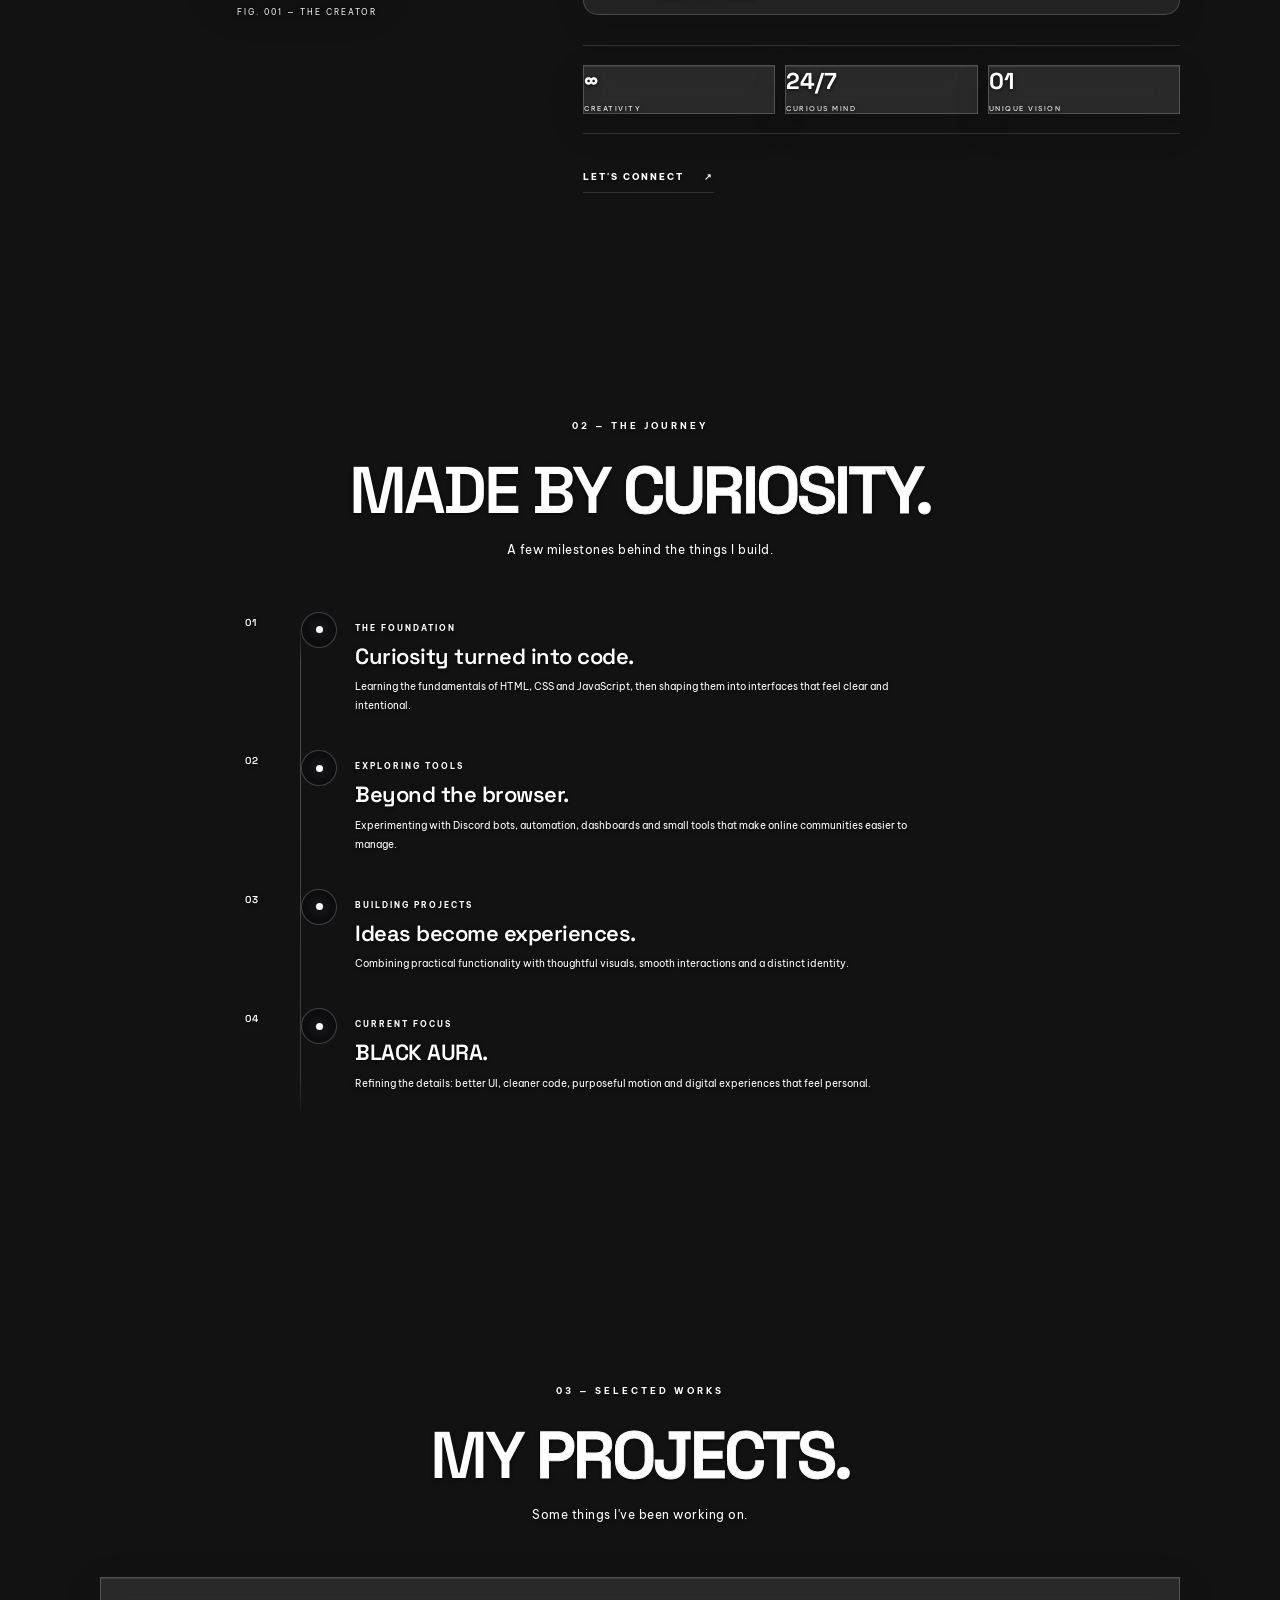
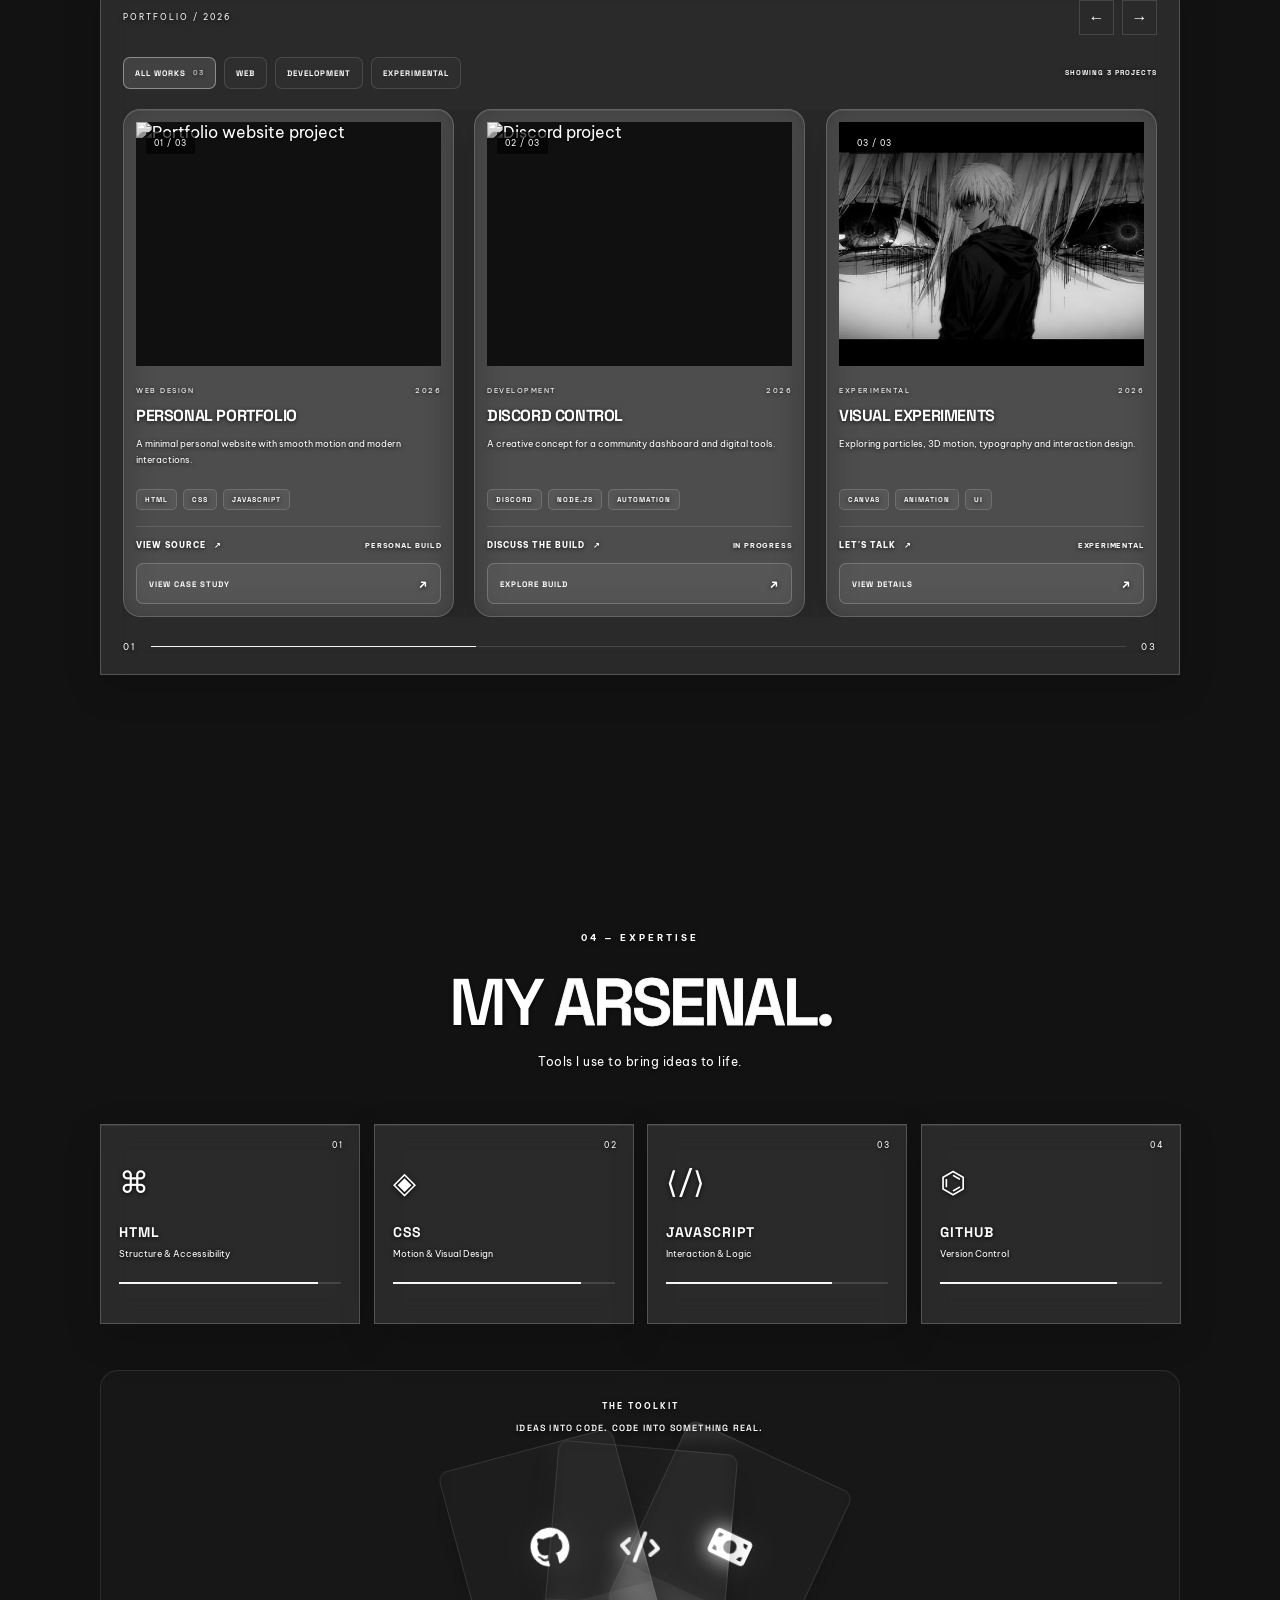
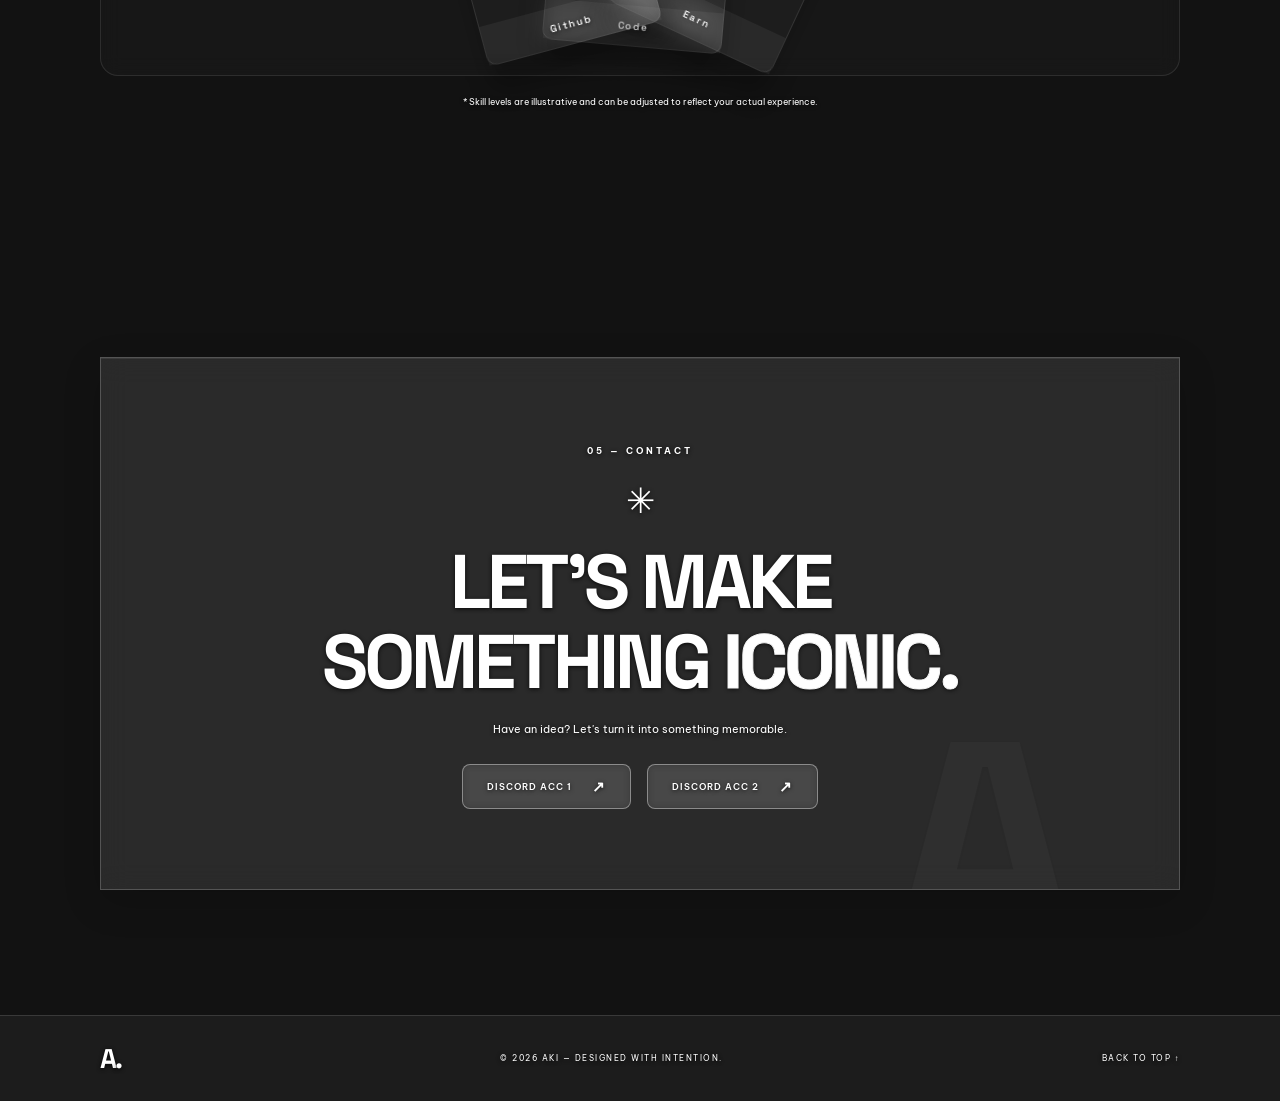
==== commit 18ffb7c8: "Remove intro screen and replace animated play button with plain control" ====
--- a/index.html
+++ b/index.html
@@ -9,17 +9,10 @@
   <link rel="preconnect" href="https://fonts.googleapis.com">
   <link rel="preconnect" href="https://fonts.gstatic.com" crossorigin>
   <link href="https://fonts.googleapis.com/css2?family=Be+Vietnam+Pro:wght@400;500;600;700;800&family=Space+Grotesk:wght@400;500;600;700&display=swap" rel="stylesheet">
-  <link rel="stylesheet" href="style.css">
+  <link rel="stylesheet" href="style.css?v=3.0.2">
 </head>
 <body>
   <div class="scroll-progress" id="scrollProgress" aria-hidden="true"><span id="scrollProgressFill"></span></div>
-  <div class="preloader" id="preloader" aria-hidden="true">
-    <div class="preloader-inner">
-      <div class="preloader-logo">A<span>.</span></div>
-      <div class="preloader-track"><span></span></div>
-      <p>INITIALIZING CREATIVE SPACE</p>
-    </div>
-  </div>
   <!-- Particle background -->
   <canvas id="particles"></canvas>
 
@@ -59,19 +52,8 @@
       <button class="icon-btn terminal-trigger" id="terminalBtn" aria-label="Open secret terminal" title="Secret terminal (~)">
         <span aria-hidden="true">&gt;_</span>
       </button>
-      <!-- From Uiverse.io by Navarog21 - https://uiverse.io/Navarog21/ordinary-rat-19
-         MIT License, Copyright (c) Navarog21 (Arkiweez) -->
-      <button class="aki-uiverse-play" id="musicBtn" type="button" aria-label="Play music" aria-pressed="false">
-        <span class="aki-play-label" id="musicLabel">P L A Y</span>
-        <span class="music-bars" id="musicBars" aria-hidden="true"><i></i><i></i><i></i><i></i></span>
-        <div id="aki-play-clip" aria-hidden="true">
-          <div id="aki-left-top" class="aki-play-corner"></div>
-          <div id="aki-right-bottom" class="aki-play-corner"></div>
-          <div id="aki-right-top" class="aki-play-corner"></div>
-          <div id="aki-left-bottom" class="aki-play-corner"></div>
-        </div>
-        <span class="aki-play-arrow aki-right-arrow" aria-hidden="true"></span>
-        <span class="aki-play-arrow aki-left-arrow" aria-hidden="true"></span>
+      <button class="music-btn" id="musicBtn" type="button" aria-label="Play music" aria-pressed="false">
+        <span id="musicLabel">PLAY MUSIC</span>
       </button>
       <button class="menu-btn" id="menuBtn" aria-label="Open menu">☰</button>
     </div>
@@ -506,12 +488,10 @@
     </section>
   </div>
 
-  <script src="script.js"></script>
+  <script src="script.js?v=3.0.2"></script>
   <script>
     window.setTimeout(function () {
       if (document.documentElement.dataset.appReady === "true") return;
-      var loader = document.getElementById("preloader");
-      if (loader) loader.remove();
       document.querySelectorAll(".reveal:not(.show)").forEach(function (element) {
         element.classList.add("show");
       });
